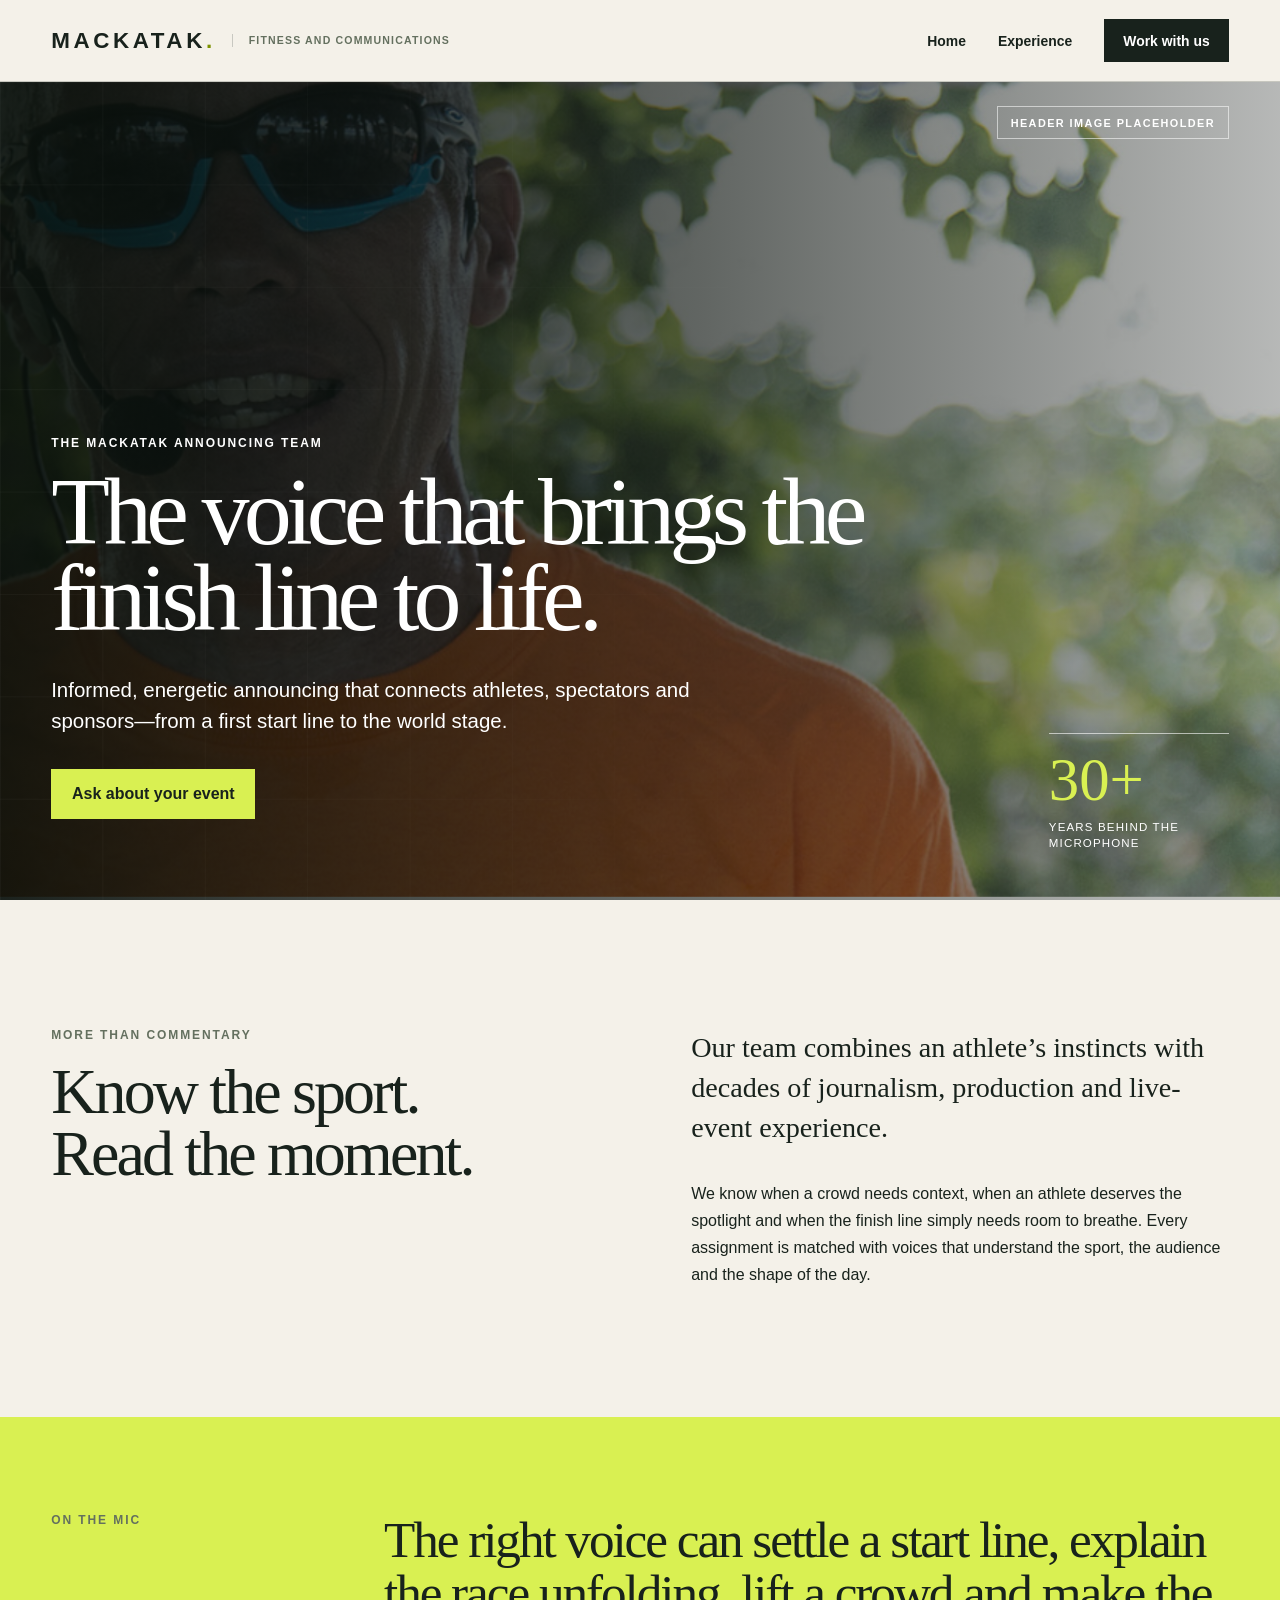
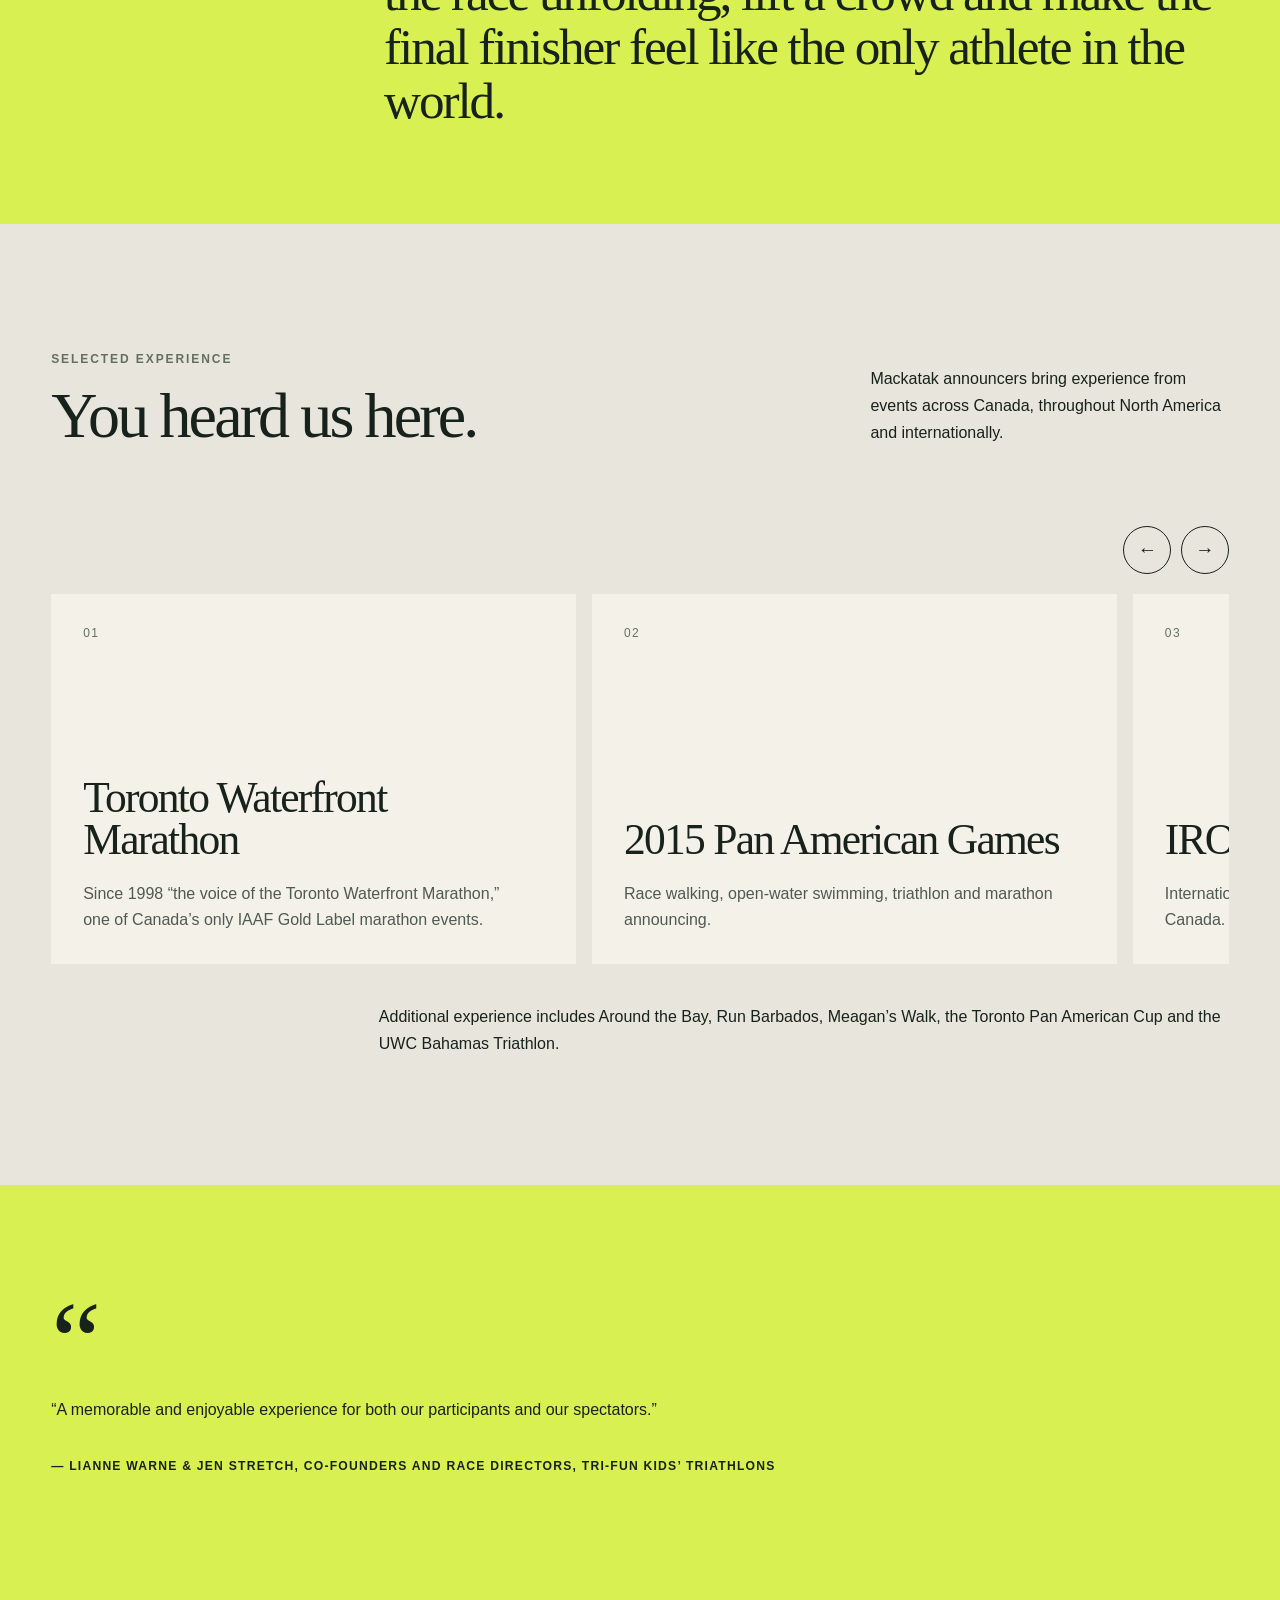
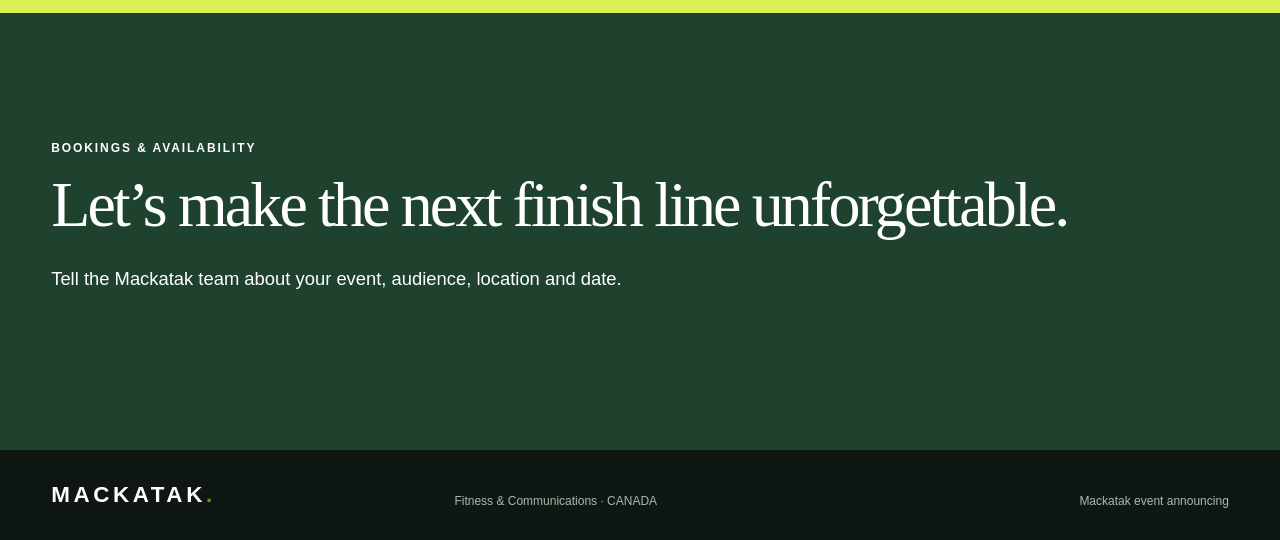
==== announcing.html @ dbcfe9da "Add Mackatak announcing page" ====
<!doctype html>
<html lang="en">
<head>
  <meta charset="utf-8">
  <meta name="viewport" content="width=device-width, initial-scale=1">
  <title>Event Announcing | Mackatak</title>
  <meta name="description" content="A team of experienced endurance-sport announcers for races of every scale.">
  <link rel="stylesheet" href="styles.css?v=24">
  <link rel="stylesheet" href="announcing.css?v=1">
</head>
<body>
  <main>
    <header class="site-header announcing-header">
      <div class="brand-lockup"><a class="wordmark" href="index.html" aria-label="Mackatak home">MACKATAK<span>.</span></a><span class="brand-descriptor">Fitness and Communications</span></div>
      <nav class="desktop-nav" aria-label="Primary navigation"><a href="index.html">Home</a><a href="#experience">Experience</a><a class="nav-cta" href="#inquiry">Work with us</a></nav>
      <a class="mobile-contact" href="#inquiry">Work with us</a>
    </header>

    <section class="announcing-hero">
      <img src="assets/announcing-header-placeholder.png" alt="Announcer speaking into a headset microphone at an outdoor event">
      <div class="announcing-hero-shade"></div><div class="announcing-hero-grid"></div>
      <span class="hero-placeholder-label">Header image placeholder</span>
      <div class="announcing-hero-content">
        <p class="eyebrow">The Mackatak announcing team</p>
        <h1>The voice that brings the finish line to life.</h1>
        <p>Informed, energetic announcing that connects athletes, spectators and sponsors—from a first start line to the world stage.</p>
        <a class="button button-light" href="#inquiry">Ask about your event</a>
      </div>
      <div class="announcing-stat"><strong>30+</strong><span>years behind the microphone</span></div>
    </section>

    <section class="announcing-intro section" id="approach">
      <div><p class="eyebrow dark">More than commentary</p><h2>Know the sport.<br>Read the moment.</h2></div>
      <div class="announcing-intro-copy"><p class="large-copy">Our team combines an athlete’s instincts with decades of journalism, production and live-event experience.</p><p>We know when a crowd needs context, when an athlete deserves the spotlight and when the finish line simply needs room to breathe. Every assignment is matched with voices that understand the sport, the audience and the shape of the day.</p></div>
    </section>

    <section class="announcing-manifesto"><p class="eyebrow dark">On the mic</p><p>The right voice can settle a start line, explain the race unfolding, lift a crowd and make the final finisher feel like the only athlete in the world.</p></section>

    <section class="event-section section" id="experience">
      <div class="event-heading"><div><p class="eyebrow dark">Selected experience</p><h2>You heard us here.</h2></div><p>Mackatak announcers bring experience from events across Canada, throughout North America and internationally.</p></div>
      <div class="events-carousel">
        <div class="carousel-controls" aria-label="Event carousel controls"><button type="button" class="events-prev" aria-label="Show previous event">←</button><button type="button" class="events-next" aria-label="Show next event">→</button></div>
        <div class="events-track" tabindex="0">
          <article><span>01</span><div><h3>Toronto Waterfront Marathon</h3><p>Since 1998 “the voice of the Toronto Waterfront Marathon,” one of Canada’s only IAAF Gold Label marathon events.</p></div></article>
          <article><span>02</span><div><h3>2015 Pan American Games</h3><p>Race walking, open-water swimming, triathlon and marathon announcing.</p></div></article>
          <article><span>03</span><div><h3>IRONMAN</h3><p>International race experience including Lanzarote and Canada.</p></div></article>
          <article><span>04</span><div><h3>Tri-FUN Kids’ Triathlons</h3><p>Positive, athlete-first energy for young racers and their families.</p></div></article>
          <article><span>05</span><div><h3>Canada Running Series</h3><p>Clear, informed commentary for participants and spectators.</p></div></article>
          <article><span>06</span><div><h3>Subaru Triathlon Series</h3><p>Deep sport knowledge delivered with warmth and momentum.</p></div></article>
        </div>
      </div>
      <p class="event-more">Additional experience includes Around the Bay, Run Barbados, Meagan’s Walk, the Toronto Pan American Cup and the UWC Bahamas Triathlon.</p>
    </section>

    <section class="announcing-quote section"><p class="quote-mark">“</p><blockquote>“A memorable and enjoyable experience for both our participants and our spectators.”</blockquote><p>— Lianne Warne &amp; Jen Stretch, co-founders and race directors, Tri-FUN Kids’ Triathlons</p></section>

    <section class="booking-section section" id="inquiry"><p class="eyebrow">Bookings &amp; availability</p><h2>Let’s make the next finish line unforgettable.</h2><p>Tell the Mackatak team about your event, audience, location and date.</p></section>
    <footer><a class="wordmark inverse" href="index.html">MACKATAK<span>.</span></a><p>Fitness &amp; Communications · CANADA</p><p>Mackatak event announcing</p></footer>
  </main>
  <script src="announcing.js?v=1"></script>
</body>
</html>
---- styles.css ----
:root {
  --ink: #18221c;
  --paper: #f4f1e9;
  --lime: #d9f052;
  --line: rgba(24, 34, 28, 0.2);
  --service-feature-height: clamp(360px, 52svh, 520px);
}

* { box-sizing: border-box; }
html { overflow-x: clip; scroll-behavior: smooth; }
body { margin: 0; background: var(--paper); color: var(--ink); font-family: Arial, Helvetica, sans-serif; -webkit-font-smoothing: antialiased; }
a { color: inherit; text-decoration: none; }
img { display: block; max-width: 100%; }

.site-header {
  height: 82px; padding: 0 4vw; display: flex; align-items: center; justify-content: space-between;
  background: rgba(244, 241, 233, 0.94); position: sticky; top: 0; z-index: 20; backdrop-filter: blur(12px);
  border-bottom: 1px solid var(--line);
}
.wordmark { font-size: 1.4rem; font-weight: 800; letter-spacing: .16em; }
.wordmark span { color: #7d9200; }
.brand-lockup { display: flex; align-items: center; gap: 1rem; }
.brand-descriptor { padding-left: 1rem; border-left: 1px solid var(--line); color: #64705f; font-size: .66rem; font-weight: 800; line-height: 1.2; letter-spacing: .11em; text-transform: uppercase; }
.desktop-nav { display: flex; gap: 2rem; align-items: center; font-size: .87rem; font-weight: 700; }
.desktop-nav > a:not(.nav-cta):hover { text-decoration: underline; text-underline-offset: 6px; }
.nav-cta { background: var(--ink); color: white; padding: .85rem 1.2rem; }
.mobile-contact { display: none; background: var(--ink); color: white; padding: .72rem 1rem; font-size: .8rem; font-weight: 800; }

.hero { min-height: calc(100vh - 82px); min-height: calc(100svh - 82px); position: relative; color: white; display: flex; align-items: flex-end; overflow: hidden; }
.hero > img, .hero-shade { position: absolute; inset: 0; width: 100%; height: 100%; object-fit: cover; }
.hero > img { object-position: center 46%; transform: scale(1.045); transition: transform 1.8s cubic-bezier(.2,.75,.2,1); }
.is-ready .hero > img { transform: scale(1); }
.hero-shade { background: linear-gradient(90deg, rgba(10,17,13,.82) 0%, rgba(10,17,13,.48) 52%, rgba(10,17,13,.12) 100%); }
.concept-label { position: absolute; top: 1.5rem; right: 4vw; z-index: 2; font-size: .68rem; text-transform: uppercase; letter-spacing: .14em; border: 1px solid rgba(255,255,255,.42); padding: .58rem .78rem; opacity: .82; }
.hero-content { position: relative; z-index: 2; width: min(900px, 82vw); margin: 0 0 9vh 4vw; }
.eyebrow { margin: 0 0 1.2rem; text-transform: uppercase; letter-spacing: .16em; font-size: .75rem; font-weight: 800; }
.eyebrow.dark { color: #64705f; }
.hero h1 { font-family: Georgia, 'Times New Roman', serif; font-weight: 400; font-size: clamp(3.2rem, 7vw, 7.4rem); line-height: .91; letter-spacing: -.055em; max-width: 1000px; margin: 0; }
.hero-copy { max-width: 680px; font-size: clamp(1.05rem, 1.6vw, 1.35rem); line-height: 1.5; margin: 2rem 0; }
.hero-actions { display: flex; align-items: center; gap: 1.7rem; }
.button { display: inline-block; padding: 1rem 1.3rem; font-weight: 800; }
.button-light { background: var(--lime); color: var(--ink); }
.text-link { font-weight: 800; border-bottom: 1px solid currentColor; padding-bottom: .25rem; }
.text-link span { margin-left: .35rem; }
.section { padding: 8rem 4vw; }
.intro { display: grid; grid-template-columns: 1fr 1fr; gap: 8vw; align-items: start; scroll-margin-top: 82px; }
#services, #about { scroll-margin-top: 82px; }
h2 { font-family: Georgia, 'Times New Roman', serif; font-size: clamp(2.8rem, 5vw, 5.3rem); font-weight: 400; line-height: .96; letter-spacing: -.045em; margin: 0; }
.large-copy { font-family: Georgia, 'Times New Roman', serif; font-size: clamp(1.45rem, 2.2vw, 2rem); line-height: 1.42; margin: 0; }

.services { position: relative; background: #e8e5dc; }
.section-heading { position: sticky; top: 82px; z-index: 8; margin: 0 -4vw 1.5rem; padding: 1.25rem 4vw 1.4rem; background: rgba(232,229,220,.96); border-bottom: 1px solid var(--line); backdrop-filter: blur(14px); }
.section-heading h2 { max-width: 1050px; font-size: clamp(2.5rem, 4.2vw, 4.5rem); }
.service-headline-word { display: inline-block; color: #536700; transition: opacity .14s ease, transform .14s ease; }
.service-headline-word.is-changing { opacity: 0; transform: translateY(-.16em); }
.service-list { border-top: 1px solid var(--line); }
.service { min-height: 160px; display: grid; grid-template-columns: 70px 1.15fr 1.7fr 170px; gap: 2rem; align-items: center; border-bottom: 1px solid var(--line); }
.service > span { color: #64705f; font-size: .78rem; }
.service h3 { font-family: Georgia, 'Times New Roman', serif; font-size: clamp(1.65rem, 2.5vw, 2.5rem); font-weight: 400; margin: 0; }
.service p { line-height: 1.6; margin: 0; max-width: 530px; }
.service a, .service-toggle { font-size: .82rem; font-weight: 800; }
.service a span { margin-left: .35rem; }
.service-toggle { appearance: none; padding: 0; border: 0; background: none; color: inherit; font-family: inherit; text-align: left; cursor: pointer; }
.service-toggle span { display: inline-block; margin-left: .35rem; transition: transform .3s ease; }
.service-toggle[aria-expanded="true"] span { transform: rotate(180deg); }
.service-feature { display: grid; grid-template-rows: 0fr; opacity: 0; overflow: hidden; background: var(--paper); border-bottom: 0 solid var(--line); transition: grid-template-rows .48s cubic-bezier(.2,.75,.2,1), opacity .24s ease, border-width .24s ease; }
.service-feature.is-open { grid-template-rows: 1fr; opacity: 1; border-bottom-width: 1px; }
.service-feature-inner { height: var(--service-feature-height); min-height: 0; overflow: hidden; }
.service-feature-placeholder { height: 100%; display: grid; align-content: center; justify-items: center; padding: 2rem; text-align: center; background: linear-gradient(135deg, var(--paper), #dedbd1); }
.service-feature-placeholder > span { font-size: .72rem; font-weight: 800; letter-spacing: .14em; text-transform: uppercase; }
.service-feature-placeholder strong { margin: .8rem 0 .5rem; font-family: Georgia, 'Times New Roman', serif; font-size: clamp(2.5rem, 5vw, 5rem); font-weight: 400; letter-spacing: -.05em; }
.service-feature-placeholder p { margin: 0; color: #64705f; }
.service-image-placeholder { position: relative; isolation: isolate; height: 100%; display: grid; align-content: center; justify-items: center; gap: .75rem; overflow: hidden; padding: 2rem; color: white; text-align: center; }
.service-image-placeholder::before { content: ''; position: absolute; z-index: -1; inset: 1.25rem; border: 1px solid rgba(255,255,255,.38); background: linear-gradient(135deg, transparent 49.8%, rgba(255,255,255,.22) 50%, transparent 50.2%); }
.service-image-placeholder > span { font-size: .72rem; font-weight: 800; letter-spacing: .14em; text-transform: uppercase; }
.service-image-placeholder strong { font-family: Georgia, 'Times New Roman', serif; font-size: clamp(3.5rem, 8vw, 8rem); font-weight: 400; letter-spacing: -.055em; }
.service-image-placeholder p { margin: 0; font-size: .8rem; font-weight: 800; letter-spacing: .12em; text-transform: uppercase; }
.coaching-image-placeholder { background: linear-gradient(135deg, #263f31, #10251b 55%, #708500); }
.announcing-image-placeholder { background: linear-gradient(135deg, #682f21, #201b19 55%, #9b6a28); }
.journalism-image-placeholder { background: linear-gradient(135deg, #263b4b, #131d24 55%, #806c46); }
.communications-image-placeholder { background: linear-gradient(135deg, #6b5528, #1b2b22 55%, #506b32); }
.photo-carousel { position: relative; height: 100%; display: grid; grid-template-rows: minmax(0, 1fr) auto; padding: 1rem 0 1.25rem; }
.photo-viewport { min-height: 0; display: grid; overflow: hidden; background: #d9d6ce; }
.photo-slide { position: relative; grid-area: 1 / 1; margin: 0; opacity: 0; transform: translateX(4%); pointer-events: none; overflow: hidden; transition: opacity .55s ease, transform .55s ease; }
.photo-slide.is-active { opacity: 1; transform: translateX(0); pointer-events: auto; }
.photo-slide > img { width: 100%; height: 100%; object-fit: cover; }
.photo-slide figcaption { position: absolute; inset: auto 0 0; display: flex; justify-content: space-between; align-items: end; gap: 2rem; padding: 5rem 2rem 2rem; color: white; background: linear-gradient(0deg, rgba(10,17,13,.82), transparent); }
.photo-slide figcaption span { font-size: .72rem; font-weight: 800; letter-spacing: .12em; text-transform: uppercase; }
.photo-slide figcaption strong { font-family: Georgia, 'Times New Roman', serif; font-size: clamp(1.8rem, 4vw, 4rem); font-weight: 400; letter-spacing: -.04em; }
.photo-placeholder { display: grid; place-items: center; color: white; }
.photo-placeholder > div { text-align: center; }
.photo-placeholder > div span { font-size: .72rem; font-weight: 800; letter-spacing: .14em; text-transform: uppercase; }
.photo-placeholder > div strong { display: block; margin: 1rem 0 .5rem; font-family: Georgia, 'Times New Roman', serif; font-size: clamp(3.5rem, 8vw, 8rem); font-weight: 400; letter-spacing: -.055em; }
.photo-placeholder > div p { margin: 0; font-size: .8rem; font-weight: 800; letter-spacing: .12em; text-transform: uppercase; }
.triathlon-placeholder { background: linear-gradient(135deg, #294a3a 0%, #10251b 55%, #627600 100%); }
.adventure-placeholder { background: linear-gradient(135deg, #8f5d32 0%, #283c2d 50%, #101b15 100%); }
.photo-controls { display: flex; align-items: center; justify-content: flex-end; gap: 1rem; margin-top: .8rem; }
.photo-controls > p { margin: 0 .5rem 0 0; min-width: 54px; font-size: .75rem; font-weight: 800; letter-spacing: .12em; }
.photo-arrow { width: 44px; height: 44px; border: 1px solid var(--line); border-radius: 50%; background: transparent; color: var(--ink); font-size: 1.15rem; cursor: pointer; transition: background .2s ease, border-color .2s ease; }
.photo-arrow:hover { background: var(--lime); border-color: var(--lime); }
.photo-arrow:focus-visible, .photo-dots button:focus-visible { outline: 3px solid #7d9200; outline-offset: 3px; }
.photo-dots { display: flex; gap: .55rem; align-items: center; margin: 0 .4rem; }
.photo-dots button { width: 7px; height: 7px; padding: 0; border: 0; border-radius: 50%; background: rgba(24,34,28,.25); cursor: pointer; }
.photo-dots button.is-active { width: 22px; border-radius: 8px; background: var(--ink); }

.quote-section { background: var(--ink); color: white; text-align: center; overflow: hidden; }
.testimonial-label { color: var(--lime); margin-bottom: 3.5rem; }
.testimonial-viewport { display: grid; align-items: center; min-height: 310px; }
.testimonial-slide { grid-area: 1 / 1; margin: 0; opacity: 0; transform: translateX(32px); pointer-events: none; transition: opacity .45s ease, transform .45s ease; }
.testimonial-slide.is-active { opacity: 1; transform: translateX(0); pointer-events: auto; }
.testimonial-slide blockquote { font-family: Georgia, 'Times New Roman', serif; font-size: clamp(2.2rem, 4.2vw, 4.8rem); line-height: 1.05; letter-spacing: -.04em; max-width: 1120px; margin: 0 auto 2rem; }
.testimonial-slide--long blockquote { max-width: 1040px; font-size: clamp(1.2rem, 2vw, 1.8rem); line-height: 1.4; letter-spacing: -.02em; }
.testimonial-slide--long blockquote p { margin: 0 0 .9em; }
.testimonial-slide--long blockquote p:last-child { margin-bottom: 0; }
.testimonial-slide figcaption { display: flex; flex-direction: column; gap: .35rem; color: var(--lime); font-size: .8rem; text-transform: uppercase; letter-spacing: .12em; font-weight: 800; }
.testimonial-slide figcaption strong { color: white; }
.testimonial-controls { display: flex; justify-content: center; align-items: center; gap: 1.5rem; margin-top: 2.5rem; }
.testimonial-arrow { width: 44px; height: 44px; border: 1px solid rgba(255,255,255,.35); border-radius: 50%; background: transparent; color: white; font-size: 1.15rem; cursor: pointer; transition: background .2s ease, color .2s ease, border-color .2s ease; }
.testimonial-arrow:hover { background: var(--lime); border-color: var(--lime); color: var(--ink); }
.testimonial-arrow:focus-visible, .testimonial-dots button:focus-visible { outline: 3px solid var(--lime); outline-offset: 3px; }
.testimonial-dots { display: flex; align-items: center; gap: .7rem; }
.testimonial-dots button { width: 7px; height: 7px; padding: 0; border: 0; border-radius: 50%; background: rgba(255,255,255,.35); cursor: pointer; transition: width .2s ease, border-radius .2s ease, background .2s ease; }
.testimonial-dots button.is-active { width: 24px; border-radius: 10px; background: var(--lime); }

.about { display: grid; grid-template-columns: .8fr 1.6fr; gap: 8vw; align-items: center; }
.about-mark { aspect-ratio: 1; border-radius: 50%; background: var(--lime); display: grid; place-items: center; font-family: Georgia, 'Times New Roman', serif; font-size: clamp(5rem, 12vw, 11rem); letter-spacing: -.08em; }
.about-copy h2 { margin-bottom: 2rem; }
.about-copy > p:not(.eyebrow) { font-size: 1.18rem; line-height: 1.65; max-width: 700px; margin-bottom: 2rem; }
.about-facts { display: grid; grid-template-columns: repeat(3, 1fr); gap: 1.25rem; margin: 2.5rem 0; padding: 1.4rem 0; border-top: 1px solid var(--line); border-bottom: 1px solid var(--line); }
.about-facts p { margin: 0; font-size: .72rem; font-weight: 800; line-height: 1.45; letter-spacing: .08em; text-transform: uppercase; }

.contact { background: #1f422f; color: white; }
.contact h2 { max-width: 980px; }
.contact-links { margin-top: 4rem; display: flex; gap: 3rem; flex-wrap: wrap; }
.contact-links a { color: var(--lime); font-size: clamp(1.2rem, 2vw, 1.8rem); font-weight: 700; border-bottom: 1px solid currentColor; padding-bottom: .4rem; }
footer { background: #0f1712; color: white; padding: 2rem 4vw; display: grid; grid-template-columns: 1fr 1fr 1fr; align-items: end; gap: 2rem; }
footer p { margin: 0; font-size: .75rem; color: #aeb6b0; }
footer p:last-child { text-align: right; }

/* Section-specific motion: one visual language, distinct behavior for each block. */
.js [data-reveal] { visibility: hidden; }
.js [data-reveal].is-visible { visibility: visible; }

.js .hero-content > *, .js .concept-label { opacity: 0; }
.is-ready .hero-content > *, .is-ready .concept-label { opacity: 1; }
.js .hero-content > * { transform: translateY(26px); transition: opacity .75s ease, transform .9s cubic-bezier(.2,.75,.2,1); }
.is-ready .hero-content > * { transform: translateY(0); }
.hero-content > :nth-child(1) { transition-delay: .12s; }
.hero-content > :nth-child(2) { transition-delay: .2s; }
.hero-content > :nth-child(3) { transition-delay: .34s; }
.hero-content > :nth-child(4) { transition-delay: .46s; }
.concept-label { transition: opacity .8s ease .55s; }

.js [data-reveal="split"] > * { opacity: 0; transition: opacity .8s ease, transform 1s cubic-bezier(.2,.75,.2,1); }
.js [data-reveal="split"] > :first-child { transform: translateX(-52px); }
.js [data-reveal="split"] > :last-child { transform: translateX(52px); transition-delay: .12s; }
.js [data-reveal="split"].is-visible > * { opacity: 1; transform: translateX(0); }

.js [data-reveal="sequence"] .section-heading { opacity: 0; transform: translateY(42px); transition: opacity .7s ease, transform .9s cubic-bezier(.2,.75,.2,1); }
.js [data-reveal="sequence"] .service { opacity: 0; transform: translateY(24px); transition: opacity .55s ease, transform .75s cubic-bezier(.2,.75,.2,1), background .25s ease; }
.js [data-reveal="sequence"].is-visible .section-heading, .js [data-reveal="sequence"].is-visible .service { opacity: 1; transform: translateY(0); }
.js [data-reveal="sequence"].is-visible .service:nth-of-type(1) { transition-delay: .12s; }
.js [data-reveal="sequence"].is-visible .service:nth-of-type(2) { transition-delay: .21s; }
.js [data-reveal="sequence"].is-visible .service:nth-of-type(3) { transition-delay: .3s; }
.js [data-reveal="sequence"].is-visible .service:nth-of-type(4) { transition-delay: .39s; }
.js [data-reveal="sequence"].is-visible .service:nth-of-type(5) { transition-delay: .48s; }
.service:hover, .service.is-active { background: rgba(255,255,255,.28); }

.js [data-reveal="focus"] > * { opacity: 0; transform: scale(.96); transition: opacity .8s ease, transform 1s cubic-bezier(.2,.75,.2,1); }
.js [data-reveal="focus"].is-visible > * { opacity: 1; transform: scale(1); }
.js [data-reveal="focus"].is-visible > :nth-child(2) { transition-delay: .12s; }
.js [data-reveal="focus"].is-visible > :nth-child(3) { transition-delay: .24s; }

.js [data-reveal="portrait"] .about-mark { opacity: 0; transform: rotate(-9deg) scale(.72); clip-path: circle(12% at 50% 50%); transition: opacity .6s ease, transform 1.05s cubic-bezier(.2,.8,.2,1), clip-path 1.05s cubic-bezier(.2,.8,.2,1); }
.js [data-reveal="portrait"] .about-copy { opacity: 0; transform: translateX(58px); transition: opacity .75s ease .16s, transform .95s cubic-bezier(.2,.75,.2,1) .16s; }
.js [data-reveal="portrait"].is-visible .about-mark { opacity: 1; transform: rotate(0) scale(1); clip-path: circle(50% at 50% 50%); }
.js [data-reveal="portrait"].is-visible .about-copy { opacity: 1; transform: translateX(0); }

.js [data-reveal="footer"] > * { opacity: 0; transform: translateY(12px); transition: opacity .55s ease, transform .65s ease; }
.js [data-reveal="footer"].is-visible > * { opacity: 1; transform: translateY(0); }
.js [data-reveal="footer"].is-visible > :nth-child(2) { transition-delay: .08s; }
.js [data-reveal="footer"].is-visible > :nth-child(3) { transition-delay: .16s; }

@media (max-width: 860px) {
  .desktop-nav { display: none; }
  .mobile-contact { display: inline-flex; align-items: center; min-height: 44px; }
  .hero { min-height: 720px; min-height: calc(100svh - 82px); }
  .hero-content { width: 88vw; margin-bottom: 4.75rem; }
  .hero h1 { font-size: clamp(3.25rem, 13vw, 5.5rem); }
  .section { padding: 6rem 5vw; }
  .intro, .section-heading, .about { grid-template-columns: 1fr; gap: 3rem; }
  .service { grid-template-columns: 45px 1fr; padding: 2.2rem 0; min-height: 0; }
  .service p, .service a, .service-toggle { grid-column: 2; }
  .service h3 { font-size: 2rem; }
  .about-mark { width: min(68vw, 430px); }
  footer { grid-template-columns: 1fr; }
  footer p:last-child { text-align: left; }
}

@media (max-width: 520px) {
  .site-header { height: 70px; padding: 0 5vw; }
  #intro, #services, #about { scroll-margin-top: 70px; }
  .wordmark { font-size: 1.1rem; }
  .concept-label { top: 1rem; right: 5vw; font-size: .58rem; }
  .hero { min-height: 650px; min-height: calc(100svh - 70px); }
  .hero-shade { background: linear-gradient(0deg, rgba(10,17,13,.9) 0%, rgba(10,17,13,.35) 78%, rgba(10,17,13,.1) 100%); }
  .hero > img { object-position: 58% center; }
  .hero-content { width: 90vw; margin-left: 5vw; margin-bottom: 4.5rem; }
  .hero h1 { font-size: clamp(2.85rem, 13vw, 4.25rem); line-height: .94; }
  .hero-copy { font-size: 1rem; }
  .hero-actions { align-items: flex-start; flex-direction: column; gap: 1rem; }
  .section { padding: 4.75rem 5vw; }
  .intro, .section-heading, .about { gap: 2.25rem; }
  h2 { font-size: clamp(2.5rem, 12vw, 4rem); }
  .large-copy { font-size: 1.3rem; }
  .section-heading { top: 70px; margin: 0 -5vw 1.25rem; padding: .9rem 5vw 1rem; }
  .section-heading h2 { font-size: clamp(2.05rem, 9.5vw, 2.8rem); }
  .service { grid-template-columns: 34px 1fr; gap: .8rem 1rem; padding: 1.35rem 0; }
  .service p { font-size: .95rem; }
  .services { --service-feature-height: clamp(330px, 44svh, 400px); }
  .service a, .service-toggle { min-height: 44px; display: inline-flex; align-items: center; }
  .service-image-placeholder strong { font-size: clamp(3rem, 16vw, 5rem); }
  .photo-carousel { padding: .75rem 0 1rem; }
  .photo-slide figcaption { align-items: flex-start; flex-direction: column; gap: .5rem; padding: 5rem 1.25rem 1.25rem; }
  .photo-slide figcaption strong { font-size: 2rem; }
  .photo-placeholder > div strong { font-size: clamp(3rem, 16vw, 5rem); }
  .photo-controls { justify-content: center; gap: .75rem; }
  .photo-arrow { width: 44px; height: 44px; }
  .testimonial-label { margin-bottom: 2rem; }
  .testimonial-viewport { min-height: 370px; }
  .testimonial-slide blockquote { font-size: clamp(2rem, 9.5vw, 3rem); line-height: 1.08; }
  .testimonial-slide--long blockquote { font-size: 1rem; line-height: 1.45; letter-spacing: -.01em; }
  .testimonial-controls { gap: 1rem; margin-top: 1.5rem; }
  .about-facts { grid-template-columns: 1fr; gap: .8rem; }
  .about-mark { width: min(62vw, 260px); }
  footer { padding: 2.5rem 5vw; gap: 1rem; }
  .js [data-reveal="split"] > :first-child, .js [data-reveal="split"] > :last-child { transform: translateY(28px); }
  .js [data-reveal="portrait"] .about-copy { transform: translateY(34px); }
}

@media (max-width: 680px) {
  .brand-descriptor { display: none; }
}

@media (prefers-reduced-motion: reduce) {
  html { scroll-behavior: auto; }
  *, *::before, *::after { animation-duration: .01ms !important; animation-iteration-count: 1 !important; scroll-behavior: auto !important; transition-duration: .01ms !important; }
  .js [data-reveal], .js [data-reveal] * { visibility: visible; opacity: 1; transform: none; clip-path: none; }
}
---- announcing.css ----
.announcing-header { background: rgba(244,241,233,.97); }
.announcing-hero { min-height: calc(100svh - 82px); position: relative; display: flex; align-items: flex-end; overflow: hidden; color: white; background: #0f1712; }
.announcing-hero > img, .announcing-hero-shade, .announcing-hero-grid { position: absolute; inset: 0; width: 100%; height: 100%; }
.announcing-hero > img { object-fit: cover; object-position: 33% center; filter: saturate(.82) contrast(1.04); }
.announcing-hero-shade { background: linear-gradient(90deg,rgba(8,15,10,.92),rgba(8,15,10,.6) 55%,rgba(8,15,10,.22)); }
.announcing-hero-grid { opacity: .18; background-image: linear-gradient(rgba(255,255,255,.18) 1px,transparent 1px),linear-gradient(90deg,rgba(255,255,255,.18) 1px,transparent 1px); background-size: 8vw 8vw; mask-image: linear-gradient(90deg,#000,transparent 72%); }
.hero-placeholder-label { position: absolute; z-index: 3; top: 1.5rem; right: 4vw; padding: .6rem .8rem; border: 1px solid rgba(255,255,255,.55); font-size: .68rem; font-weight: 800; letter-spacing: .13em; text-transform: uppercase; }
.announcing-hero-content { position: relative; z-index: 2; width: min(980px,78vw); margin: 0 0 9vh 4vw; }
.announcing-hero h1 { font-family: Georgia,'Times New Roman',serif; font-weight: 400; font-size: clamp(3.5rem,7.5vw,8rem); line-height: .9; letter-spacing: -.06em; max-width: 1050px; margin: 0; }
.announcing-hero-content > p:not(.eyebrow) { max-width: 680px; font-size: clamp(1.08rem,1.6vw,1.35rem); line-height: 1.55; margin: 2rem 0; }
.announcing-stat { position: absolute; z-index: 2; right: 4vw; bottom: 3rem; width: 180px; border-top: 1px solid rgba(255,255,255,.6); padding-top: 1rem; }
.announcing-stat strong { display: block; color: var(--lime); font-family: Georgia,serif; font-size: 3.8rem; line-height: 1; font-weight: 400; }
.announcing-stat span { display: block; margin-top: .5rem; font-size: .72rem; line-height: 1.45; text-transform: uppercase; letter-spacing: .1em; }
.announcing-intro { display: grid; grid-template-columns: 1fr 1fr; gap: 8vw; align-items: start; }
.announcing-intro-copy > p:last-child { line-height: 1.7; margin: 2rem 0 0; max-width: 650px; }
.announcing-manifesto { background: var(--lime); padding: 6rem 4vw; display: grid; grid-template-columns: 1fr 3fr; gap: 4vw; }
.announcing-manifesto > p:last-child { font-family: Georgia,serif; font-size: clamp(2rem,4vw,4.4rem); line-height: 1.05; letter-spacing: -.04em; max-width: 1100px; margin: 0; }
.event-section { background: #e8e5dc; scroll-margin-top: 82px; }
.event-heading { display: grid; grid-template-columns: 2fr 1fr; gap: 8vw; align-items: end; margin-bottom: 5rem; }
.event-heading > p { line-height: 1.7; margin: 0; }
.carousel-controls { display: flex; justify-content: flex-end; gap: .6rem; margin-bottom: 1.25rem; }
.carousel-controls button { width: 48px; height: 48px; border: 1px solid var(--ink); border-radius: 50%; background: transparent; color: var(--ink); font-size: 1.2rem; cursor: pointer; }
.carousel-controls button:hover { background: var(--ink); color: white; }
.events-track { display: flex; gap: 1rem; overflow-x: auto; scroll-snap-type: x mandatory; scrollbar-width: none; padding-bottom: .5rem; }
.events-track::-webkit-scrollbar { display: none; }
.events-track article { flex: 0 0 min(41vw,560px); min-height: 370px; scroll-snap-align: start; background: var(--paper); padding: 2rem; display: flex; flex-direction: column; }
.events-track article > span { color: #64705f; font-size: .75rem; letter-spacing: .12em; }
.events-track article > div { margin-top: auto; }
.events-track h3 { font-family: Georgia,serif; font-weight: 400; font-size: clamp(2.2rem,3.4vw,4rem); line-height: .98; letter-spacing: -.04em; margin: 0 0 1.25rem; }
.events-track p { line-height: 1.6; margin: 0; color: #4e5a52; max-width: 430px; }
.event-more { max-width: 850px; line-height: 1.65; margin: 2rem 0 0 auto; }
.announcing-quote { background: var(--lime); color: var(--ink); text-align: left; }
.announcing-quote .quote-mark { font-family: Georgia,serif; font-size: 7rem; line-height: .5; margin: 0 0 2rem; }
.announcing-quote blockquote { margin: 0 0 2.5rem; max-width: 1200px; }
.announcing-quote > p:last-child { font-size: .76rem; text-transform: uppercase; letter-spacing: .1em; font-weight: 800; }
.booking-section { background: #1f422f; color: white; }
.booking-section h2 { max-width: 1050px; }
.booking-section > p:not(.eyebrow) { margin: 2rem 0; font-size: 1.15rem; }
@media (max-width:860px) {
  .announcing-hero { min-height: 760px; }
  .announcing-hero-content { width: 88vw; margin: 0 0 5rem 5vw; }
  .announcing-hero h1 { font-size: clamp(3.4rem,12vw,6rem); }
  .announcing-stat { display: none; }
  .announcing-intro,.event-heading,.announcing-manifesto { grid-template-columns: 1fr; gap: 3rem; }
  .announcing-manifesto { padding: 5rem 5vw; }
  .events-track article { flex-basis: min(74vw,520px); }
}
@media (max-width:520px) {
  .announcing-hero { min-height: 720px; }
  .announcing-hero-shade { background: linear-gradient(0deg,rgba(8,15,10,.96),rgba(8,15,10,.48) 78%,rgba(8,15,10,.2)); }
  .announcing-hero > img { object-position: 33% center; }
  .announcing-hero-content { margin-bottom: 3.5rem; }
  .announcing-hero h1 { font-size: clamp(3.25rem,15vw,5rem); }
  .carousel-controls { display: none; }
  .events-track { margin-right: -5vw; padding-right: 5vw; }
  .events-track article { flex-basis: 84vw; min-height: 340px; }
}
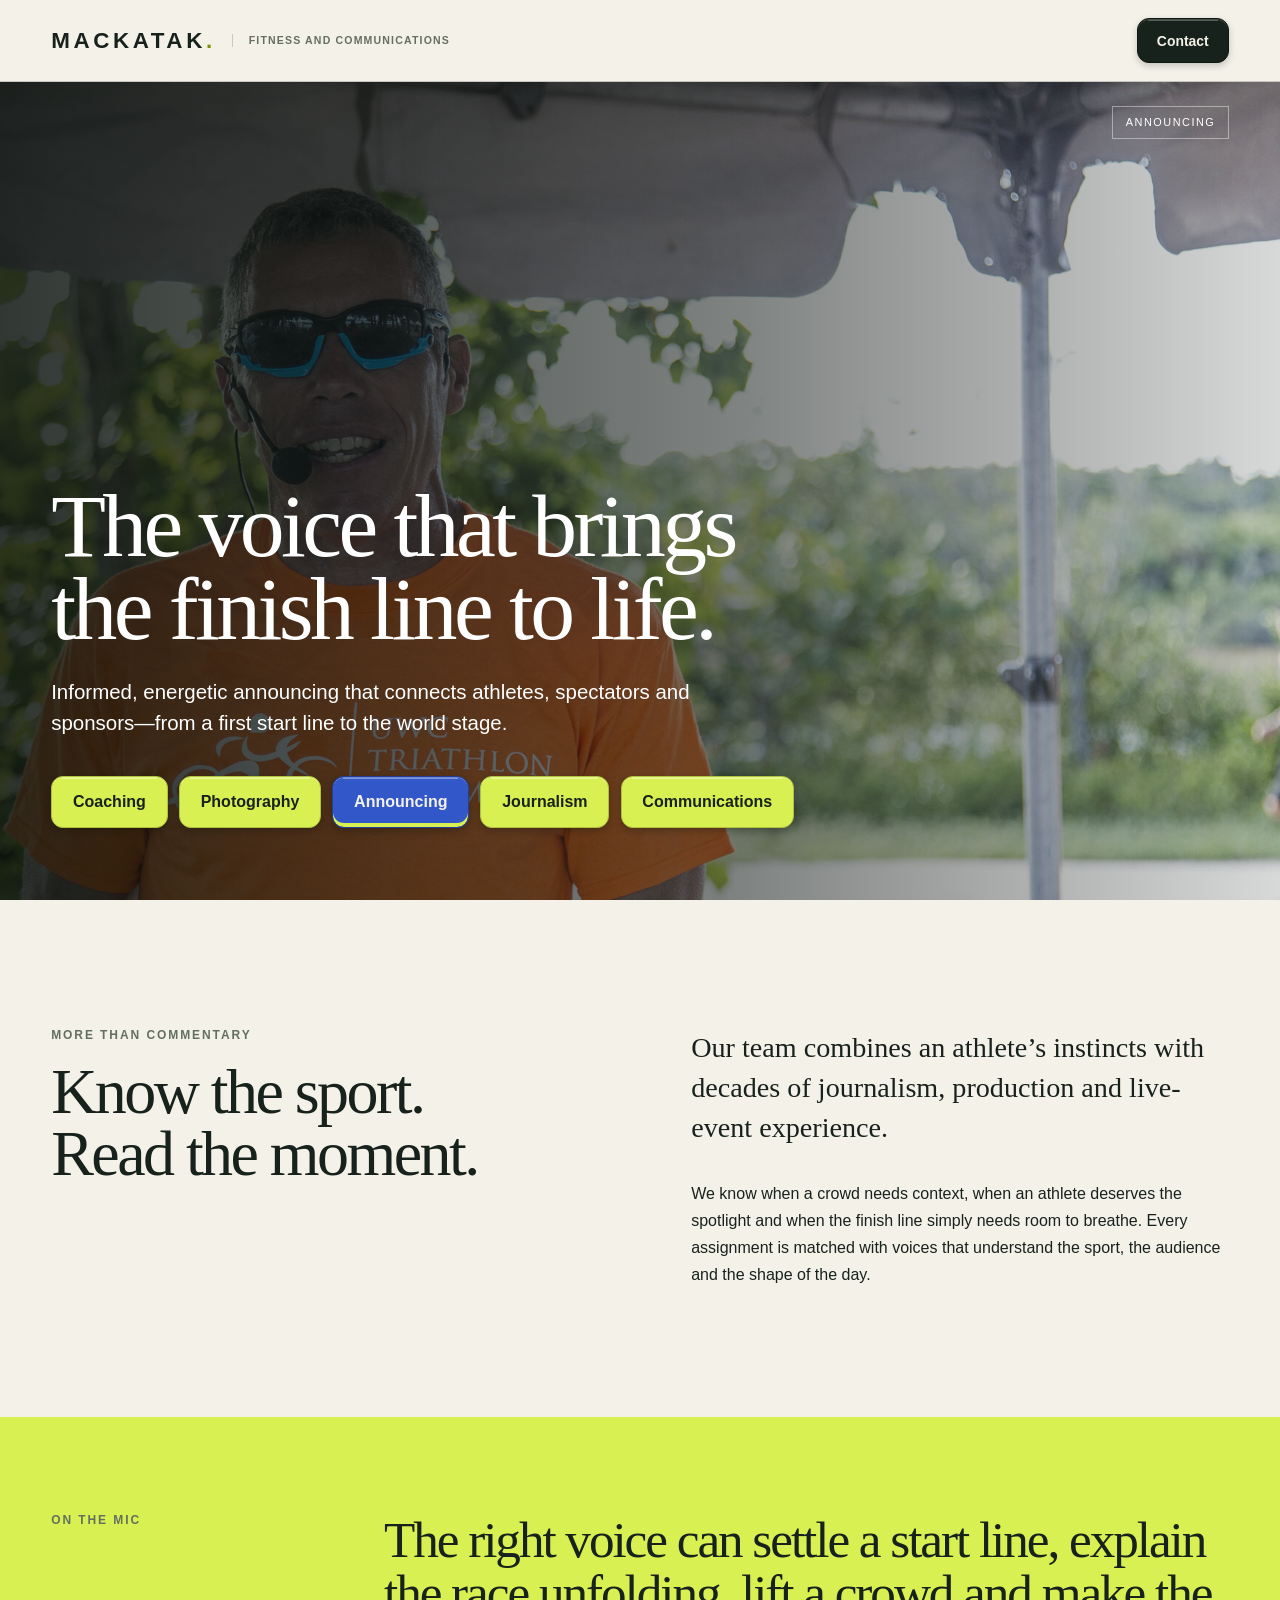
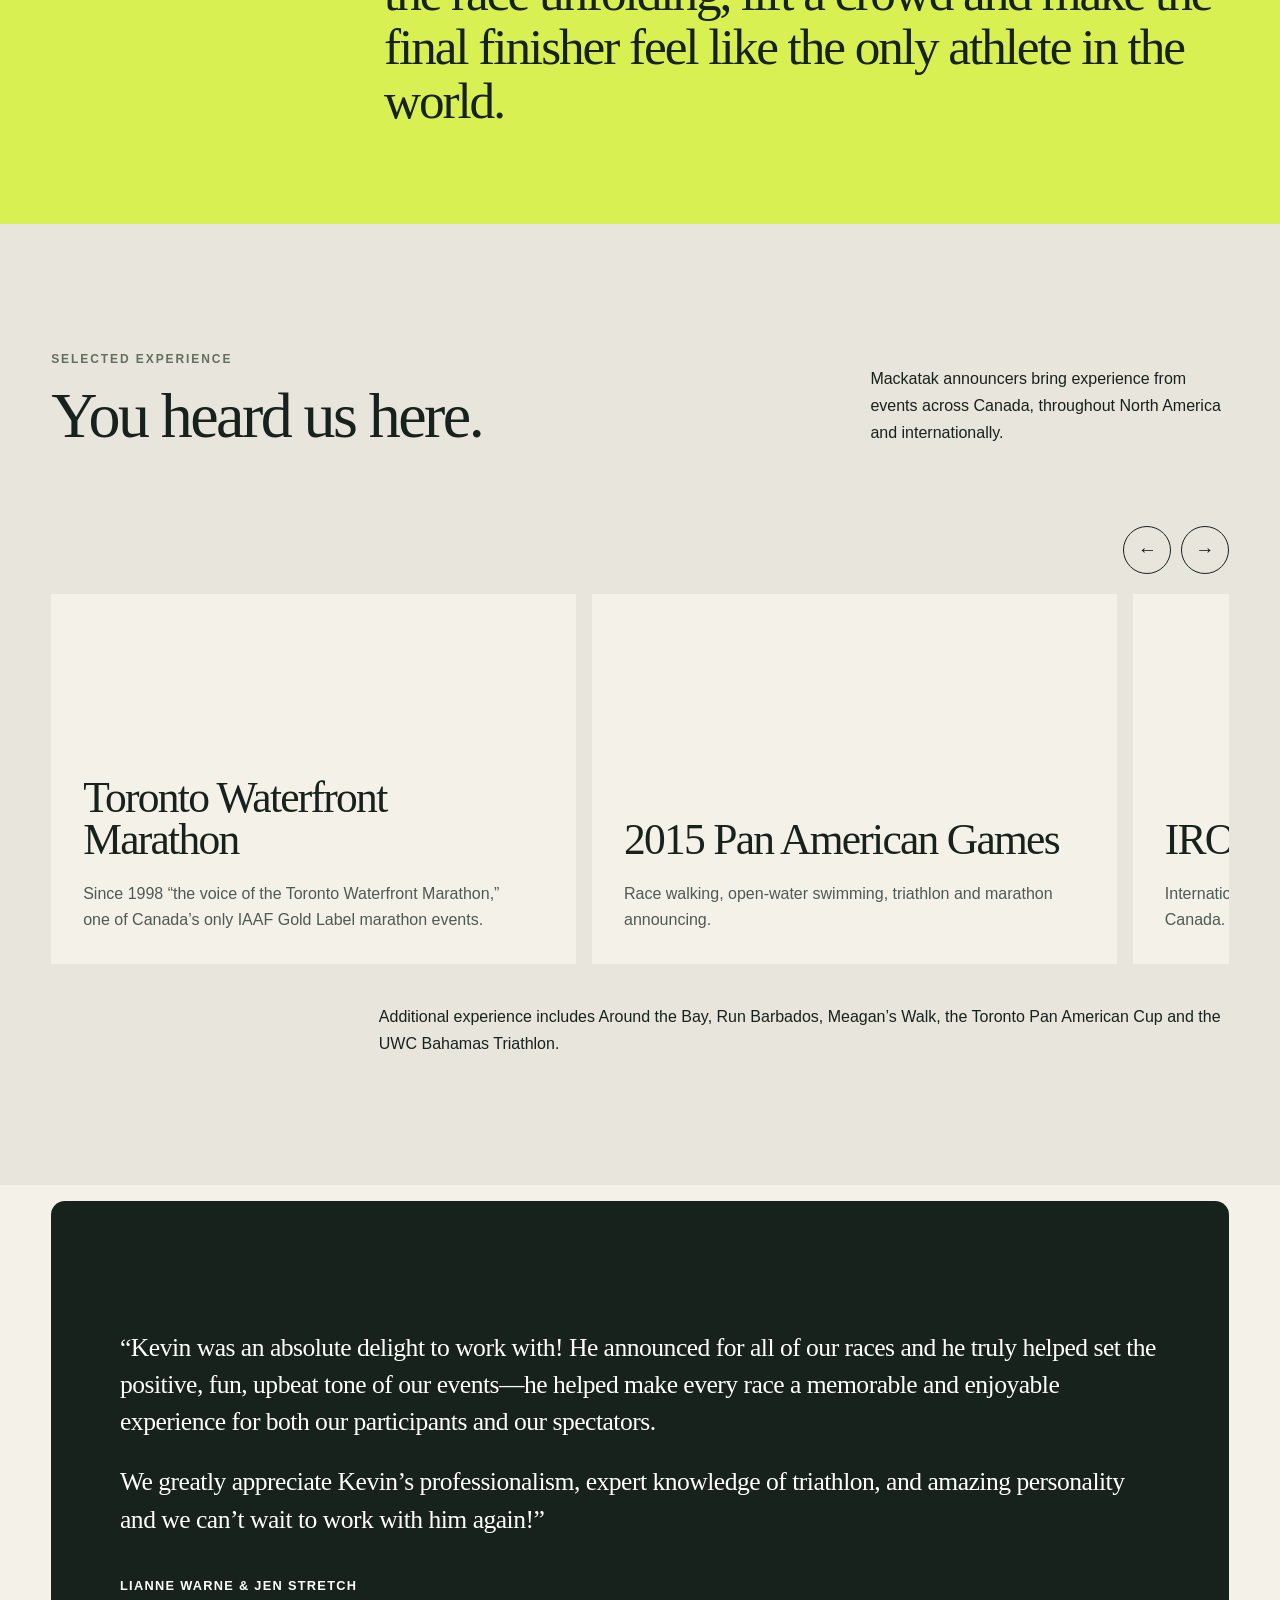
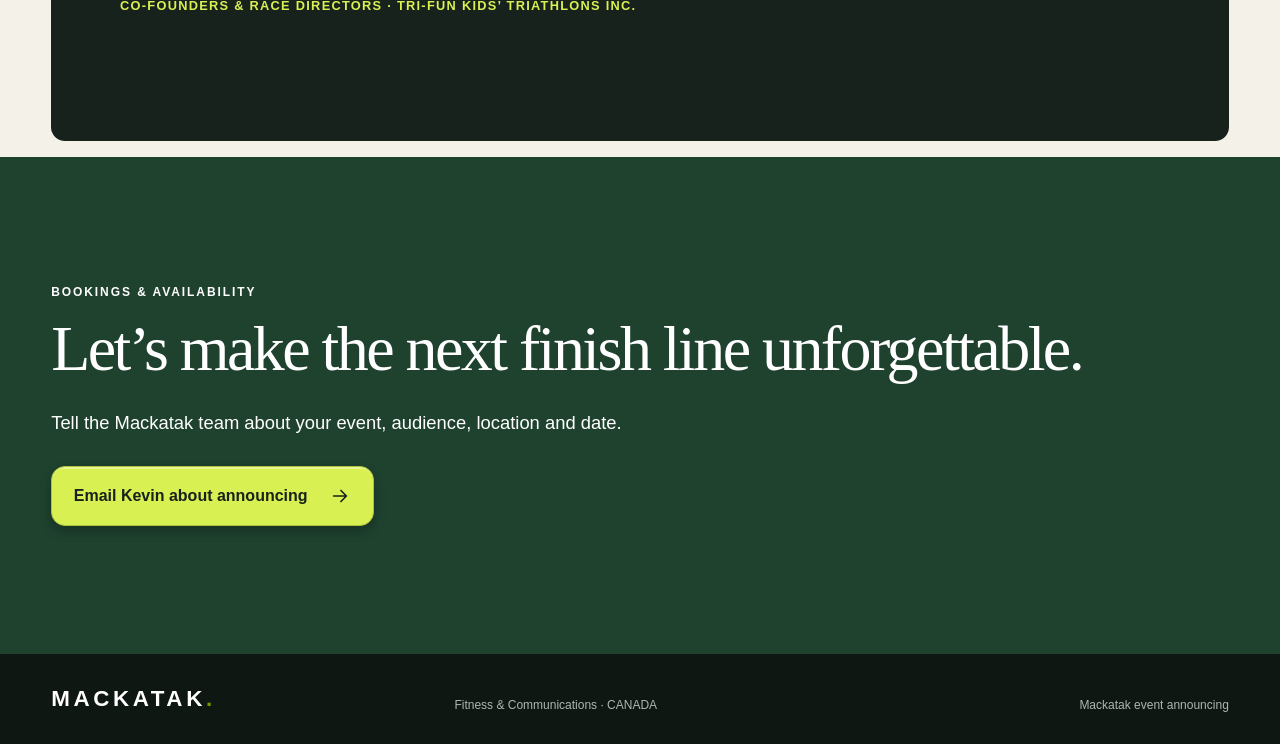
==== commit 8c70dd7f: "feat: unify service page experience" ====
--- a/announcing.html
+++ b/announcing.html
@@ -5,58 +5,70 @@
   <meta name="viewport" content="width=device-width, initial-scale=1">
   <title>Event Announcing | Mackatak</title>
   <meta name="description" content="A team of experienced endurance-sport announcers for races of every scale.">
-  <link rel="stylesheet" href="styles.css?v=24">
-  <link rel="stylesheet" href="announcing.css?v=1">
+  <script>document.documentElement.classList.add('js')</script>
+  <link rel="stylesheet" href="styles.css?v=30">
+  <link rel="stylesheet" href="service-pages.css?v=4">
+  <link rel="stylesheet" href="announcing.css?v=4">
 </head>
 <body>
   <main>
-    <header class="site-header announcing-header">
+    <header class="site-header">
       <div class="brand-lockup"><a class="wordmark" href="index.html" aria-label="Mackatak home">MACKATAK<span>.</span></a><span class="brand-descriptor">Fitness and Communications</span></div>
-      <nav class="desktop-nav" aria-label="Primary navigation"><a href="index.html">Home</a><a href="#experience">Experience</a><a class="nav-cta" href="#inquiry">Work with us</a></nav>
-      <a class="mobile-contact" href="#inquiry">Work with us</a>
+      <nav class="desktop-nav" aria-label="Primary navigation"><a class="nav-cta" href="mailto:kevin@mackatak.net?subject=Announcing%20inquiry">Contact</a></nav>
+      <a class="mobile-contact" href="mailto:kevin@mackatak.net?subject=Announcing%20inquiry">Contact</a>
     </header>
 
-    <section class="announcing-hero">
-      <img src="assets/announcing-header-placeholder.png" alt="Announcer speaking into a headset microphone at an outdoor event">
-      <div class="announcing-hero-shade"></div><div class="announcing-hero-grid"></div>
-      <span class="hero-placeholder-label">Header image placeholder</span>
-      <div class="announcing-hero-content">
-        <p class="eyebrow">The Mackatak announcing team</p>
+    <section class="hero service-hero service-hero--announcing" id="top">
+      <img src="assets/service-announcing.jpg" alt="Kevin Mackinnon announcing at the UWC Triathlon Bahamas">
+      <div class="hero-shade"></div><div class="concept-label">Announcing</div>
+      <div class="hero-content">
         <h1>The voice that brings the finish line to life.</h1>
-        <p>Informed, energetic announcing that connects athletes, spectators and sponsors—from a first start line to the world stage.</p>
-        <a class="button button-light" href="#inquiry">Ask about your event</a>
+        <p class="hero-copy">Informed, energetic announcing that connects athletes, spectators and sponsors—from a first start line to the world stage.</p>
+        <nav class="hero-service-links" aria-label="Mackatak services">
+          <a class="button button-light" href="coaching.html">Coaching</a>
+          <a class="button button-light" href="photography.html">Photography</a>
+          <a class="button button-light" href="announcing.html" aria-current="page">Announcing</a>
+          <a class="button button-light" href="journalism.html">Journalism</a>
+          <a class="button button-light" href="communications.html">Communications</a>
+        </nav>
       </div>
-      <div class="announcing-stat"><strong>30+</strong><span>years behind the microphone</span></div>
     </section>
 
-    <section class="announcing-intro section" id="approach">
+    <section class="announcing-intro section" id="approach" data-reveal="split">
       <div><p class="eyebrow dark">More than commentary</p><h2>Know the sport.<br>Read the moment.</h2></div>
       <div class="announcing-intro-copy"><p class="large-copy">Our team combines an athlete’s instincts with decades of journalism, production and live-event experience.</p><p>We know when a crowd needs context, when an athlete deserves the spotlight and when the finish line simply needs room to breathe. Every assignment is matched with voices that understand the sport, the audience and the shape of the day.</p></div>
     </section>
 
-    <section class="announcing-manifesto"><p class="eyebrow dark">On the mic</p><p>The right voice can settle a start line, explain the race unfolding, lift a crowd and make the final finisher feel like the only athlete in the world.</p></section>
+    <section class="announcing-manifesto" data-reveal="focus"><p class="eyebrow dark">On the mic</p><p>The right voice can settle a start line, explain the race unfolding, lift a crowd and make the final finisher feel like the only athlete in the world.</p></section>
 
-    <section class="event-section section" id="experience">
+    <section class="event-section section" id="experience" data-reveal="sequence">
       <div class="event-heading"><div><p class="eyebrow dark">Selected experience</p><h2>You heard us here.</h2></div><p>Mackatak announcers bring experience from events across Canada, throughout North America and internationally.</p></div>
       <div class="events-carousel">
         <div class="carousel-controls" aria-label="Event carousel controls"><button type="button" class="events-prev" aria-label="Show previous event">←</button><button type="button" class="events-next" aria-label="Show next event">→</button></div>
         <div class="events-track" tabindex="0">
-          <article><span>01</span><div><h3>Toronto Waterfront Marathon</h3><p>Since 1998 “the voice of the Toronto Waterfront Marathon,” one of Canada’s only IAAF Gold Label marathon events.</p></div></article>
-          <article><span>02</span><div><h3>2015 Pan American Games</h3><p>Race walking, open-water swimming, triathlon and marathon announcing.</p></div></article>
-          <article><span>03</span><div><h3>IRONMAN</h3><p>International race experience including Lanzarote and Canada.</p></div></article>
-          <article><span>04</span><div><h3>Tri-FUN Kids’ Triathlons</h3><p>Positive, athlete-first energy for young racers and their families.</p></div></article>
-          <article><span>05</span><div><h3>Canada Running Series</h3><p>Clear, informed commentary for participants and spectators.</p></div></article>
-          <article><span>06</span><div><h3>Subaru Triathlon Series</h3><p>Deep sport knowledge delivered with warmth and momentum.</p></div></article>
+          <article><h3>Toronto Waterfront Marathon</h3><p>Since 1998 “the voice of the Toronto Waterfront Marathon,” one of Canada’s only IAAF Gold Label marathon events.</p></article>
+          <article><h3>2015 Pan American Games</h3><p>Race walking, open-water swimming, triathlon and marathon announcing.</p></article>
+          <article><h3>IRONMAN</h3><p>International race experience including Lanzarote and Canada.</p></article>
+          <article><h3>Tri-FUN Kids’ Triathlons</h3><p>Positive, athlete-first energy for young racers and their families.</p></article>
+          <article><h3>Canada Running Series</h3><p>Clear, informed commentary for participants and spectators.</p></article>
+          <article><h3>Subaru Triathlon Series</h3><p>Deep sport knowledge delivered with warmth and momentum.</p></article>
         </div>
       </div>
       <p class="event-more">Additional experience includes Around the Bay, Run Barbados, Meagan’s Walk, the Toronto Pan American Cup and the UWC Bahamas Triathlon.</p>
     </section>
 
-    <section class="announcing-quote section"><p class="quote-mark">“</p><blockquote>“A memorable and enjoyable experience for both our participants and our spectators.”</blockquote><p>— Lianne Warne &amp; Jen Stretch, co-founders and race directors, Tri-FUN Kids’ Triathlons</p></section>
+    <figure class="service-testimonial section" data-reveal="focus">
+      <blockquote>
+        <p>“Kevin was an absolute delight to work with! He announced for all of our races and he truly helped set the positive, fun, upbeat tone of our events—he helped make every race a memorable and enjoyable experience for both our participants and our spectators.</p>
+        <p>We greatly appreciate Kevin’s professionalism, expert knowledge of triathlon, and amazing personality and we can’t wait to work with him again!”</p>
+      </blockquote>
+      <figcaption><strong>Lianne Warne &amp; Jen Stretch</strong><span>Co-founders &amp; Race Directors · Tri-FUN Kids’ Triathlons Inc.</span></figcaption>
+    </figure>
 
-    <section class="booking-section section" id="inquiry"><p class="eyebrow">Bookings &amp; availability</p><h2>Let’s make the next finish line unforgettable.</h2><p>Tell the Mackatak team about your event, audience, location and date.</p></section>
-    <footer><a class="wordmark inverse" href="index.html">MACKATAK<span>.</span></a><p>Fitness &amp; Communications · CANADA</p><p>Mackatak event announcing</p></footer>
+    <section class="booking-section section" id="inquiry" data-reveal="split"><p class="eyebrow">Bookings &amp; availability</p><h2>Let’s make the next finish line unforgettable.</h2><p>Tell the Mackatak team about your event, audience, location and date.</p><a class="button button-light button-primary" href="mailto:kevin@mackatak.net?subject=Announcing%20inquiry"><span>Email Kevin about announcing</span><svg viewBox="0 0 24 24" aria-hidden="true" focusable="false"><path d="M5 12h14M13 6l6 6-6 6"/></svg></a></section>
+    <footer data-reveal="footer"><a class="wordmark inverse" href="index.html">MACKATAK<span>.</span></a><p>Fitness &amp; Communications · CANADA</p><p>Mackatak event announcing</p></footer>
   </main>
+  <script src="carousel.js?v=13"></script>
   <script src="announcing.js?v=1"></script>
 </body>
 </html>
--- a/styles.css
+++ b/styles.css
@@ -2,19 +2,32 @@
   --ink: #18221c;
   --paper: #f4f1e9;
   --lime: #d9f052;
+  --selection: #3157c8;
+  --selection-edge: #243f99;
+  --lime-edge: #afc23e;
   --line: rgba(24, 34, 28, 0.2);
-  --service-feature-height: clamp(360px, 52svh, 520px);
+  --control-radius: 12px;
 }
 
 * { box-sizing: border-box; }
 html { overflow-x: clip; scroll-behavior: smooth; }
 body { margin: 0; background: var(--paper); color: var(--ink); font-family: Arial, Helvetica, sans-serif; -webkit-font-smoothing: antialiased; }
 a { color: inherit; text-decoration: none; }
+button { font: inherit; }
 img { display: block; max-width: 100%; }
+a:focus-visible, button:focus-visible { outline: 3px solid #627600; outline-offset: 3px; }
 
 .site-header {
-  height: 82px; padding: 0 4vw; display: flex; align-items: center; justify-content: space-between;
-  background: rgba(244, 241, 233, 0.94); position: sticky; top: 0; z-index: 20; backdrop-filter: blur(12px);
+  height: 82px;
+  padding: 0 4vw;
+  display: flex;
+  align-items: center;
+  justify-content: space-between;
+  background: rgba(244, 241, 233, 0.94);
+  position: sticky;
+  top: 0;
+  z-index: 20;
+  backdrop-filter: blur(12px);
   border-bottom: 1px solid var(--line);
 }
 .wordmark { font-size: 1.4rem; font-weight: 800; letter-spacing: .16em; }
@@ -23,214 +36,146 @@
 .brand-descriptor { padding-left: 1rem; border-left: 1px solid var(--line); color: #64705f; font-size: .66rem; font-weight: 800; line-height: 1.2; letter-spacing: .11em; text-transform: uppercase; }
 .desktop-nav { display: flex; gap: 2rem; align-items: center; font-size: .87rem; font-weight: 700; }
 .desktop-nav > a:not(.nav-cta):hover { text-decoration: underline; text-underline-offset: 6px; }
-.nav-cta { background: var(--ink); color: white; padding: .85rem 1.2rem; }
-.mobile-contact { display: none; background: var(--ink); color: white; padding: .72rem 1rem; font-size: .8rem; font-weight: 800; }
+.nav-cta, .mobile-contact { position: relative; overflow: hidden; border: 1px solid #0f1712; border-radius: var(--control-radius); background: var(--ink); box-shadow: inset 0 1px rgba(244,241,233,.22), 0 3px 7px rgba(5,12,8,.2); color: var(--paper); font-weight: 600; transition: background-color .2s ease, border-color .2s ease, box-shadow .2s ease, color .2s ease, transform .2s ease; }
+.nav-cta { padding: .85rem 1.2rem; }
+.mobile-contact { display: none; padding: .72rem 1rem; font-size: .8rem; }
+.nav-cta::before, .mobile-contact::before { content: ''; position: absolute; inset: 1px 10px auto; height: 1px; background: rgba(244,241,233,.28); pointer-events: none; }
+.nav-cta:hover, .mobile-contact:hover { border-color: var(--selection-edge); background: var(--selection); box-shadow: inset 0 1px rgba(244,241,233,.3), 0 5px 10px rgba(5,12,8,.25); transform: translateY(-2px); }
+.nav-cta:active, .mobile-contact:active { box-shadow: inset 0 1px rgba(244,241,233,.24), 0 1px 3px rgba(5,12,8,.24); transform: translateY(1px); }
 
 .hero { min-height: calc(100vh - 82px); min-height: calc(100svh - 82px); position: relative; color: white; display: flex; align-items: flex-end; overflow: hidden; }
 .hero > img, .hero-shade { position: absolute; inset: 0; width: 100%; height: 100%; object-fit: cover; }
 .hero > img { object-position: center 46%; transform: scale(1.045); transition: transform 1.8s cubic-bezier(.2,.75,.2,1); }
 .is-ready .hero > img { transform: scale(1); }
-.hero-shade { background: linear-gradient(90deg, rgba(10,17,13,.82) 0%, rgba(10,17,13,.48) 52%, rgba(10,17,13,.12) 100%); }
+.hero-shade { background: linear-gradient(90deg, rgba(10,17,13,.84) 0%, rgba(10,17,13,.52) 58%, rgba(10,17,13,.16) 100%); }
 .concept-label { position: absolute; top: 1.5rem; right: 4vw; z-index: 2; font-size: .68rem; text-transform: uppercase; letter-spacing: .14em; border: 1px solid rgba(255,255,255,.42); padding: .58rem .78rem; opacity: .82; }
-.hero-content { position: relative; z-index: 2; width: min(900px, 82vw); margin: 0 0 9vh 4vw; }
+.hero-content { position: relative; z-index: 2; width: min(1180px, 92vw); margin: 0 4vw 8vh; }
+.hero h1 { font-family: Georgia, 'Times New Roman', serif; font-weight: 400; font-size: clamp(3.2rem, 7vw, 6rem); line-height: .92; letter-spacing: -.04em; max-width: 980px; margin: 0; text-wrap: balance; }
+.hero-copy { max-width: 680px; margin: 1.6rem 0 0; font-size: clamp(1.05rem, 1.6vw, 1.35rem); line-height: 1.55; }
+.hero-service-links { display: grid; grid-template-columns: repeat(5, max-content); gap: .7rem; margin-top: 2.3rem; }
+.button { position: relative; display: inline-flex; min-height: 52px; align-items: center; justify-content: center; overflow: hidden; border: 1px solid transparent; border-radius: var(--control-radius); padding: 1rem 1.3rem; font-weight: 600; transition: background-color .2s ease, border-color .2s ease, box-shadow .2s ease, color .2s ease, transform .2s ease; }
+.button::before { content: ''; position: absolute; inset: 1px 10px auto; height: 1px; background: rgba(255,255,255,.38); pointer-events: none; }
+.button-light { border-color: var(--lime-edge); background: var(--lime); box-shadow: inset 0 1px rgba(255,255,255,.34), 0 3px 7px rgba(5,12,8,.24); color: var(--ink); }
+.button-light:hover { border-color: var(--selection-edge); background: var(--selection); box-shadow: inset 0 1px rgba(244,241,233,.3), 0 5px 10px rgba(5,12,8,.3); color: var(--paper); transform: translateY(-2px); }
+.button-light:active { box-shadow: inset 0 1px rgba(244,241,233,.24), 0 1px 3px rgba(5,12,8,.28); transform: translateY(1px); }
+.button:focus-visible { outline-color: var(--paper); }
+.button[aria-disabled="true"] { opacity: .5; pointer-events: none; box-shadow: none; }
+.hero-service-links .button[aria-current="page"] { border-color: var(--selection-edge); background: var(--selection); box-shadow: inset 0 1px rgba(244,241,233,.3), inset 0 -4px var(--lime), 0 3px 8px rgba(5,12,8,.28); color: var(--paper); }
+.hero-service-links .button[aria-current="page"]:hover { box-shadow: inset 0 1px rgba(244,241,233,.3), inset 0 -4px var(--lime), 0 5px 10px rgba(5,12,8,.3); }
+.hero-service-links .button[aria-current="page"]:active { box-shadow: inset 0 1px rgba(244,241,233,.24), inset 0 -4px var(--lime), 0 1px 3px rgba(5,12,8,.28); }
+.button-primary { min-height: 60px; gap: 1.35rem; border-radius: 14px; padding: 1rem 1.35rem; box-shadow: inset 0 1px rgba(255,255,255,.38), 0 5px 12px rgba(5,12,8,.3); }
+.button-primary:hover { box-shadow: inset 0 1px rgba(244,241,233,.3), 0 7px 16px rgba(5,12,8,.34); }
+.button-primary:active { box-shadow: inset 0 1px rgba(244,241,233,.24), 0 2px 5px rgba(5,12,8,.3); }
+.button-primary svg { width: 22px; height: 22px; fill: none; stroke: currentColor; stroke-linecap: round; stroke-linejoin: round; stroke-width: 1.8; transition: transform .2s ease; }
+.button-primary:hover svg { transform: translateX(3px); }
+
+.section { padding: 8rem 4vw; }
 .eyebrow { margin: 0 0 1.2rem; text-transform: uppercase; letter-spacing: .16em; font-size: .75rem; font-weight: 800; }
 .eyebrow.dark { color: #64705f; }
-.hero h1 { font-family: Georgia, 'Times New Roman', serif; font-weight: 400; font-size: clamp(3.2rem, 7vw, 7.4rem); line-height: .91; letter-spacing: -.055em; max-width: 1000px; margin: 0; }
-.hero-copy { max-width: 680px; font-size: clamp(1.05rem, 1.6vw, 1.35rem); line-height: 1.5; margin: 2rem 0; }
-.hero-actions { display: flex; align-items: center; gap: 1.7rem; }
-.button { display: inline-block; padding: 1rem 1.3rem; font-weight: 800; }
-.button-light { background: var(--lime); color: var(--ink); }
+.intro { display: grid; grid-template-columns: 1fr 1fr; gap: 8vw; align-items: start; scroll-margin-top: 82px; }
+#about { scroll-margin-top: 82px; }
+h2 { font-family: Georgia, 'Times New Roman', serif; font-size: clamp(2.8rem, 5vw, 5.3rem); font-weight: 400; line-height: .96; letter-spacing: -.04em; margin: 0; text-wrap: balance; }
+.large-copy { font-family: Georgia, 'Times New Roman', serif; font-size: clamp(1.45rem, 2.2vw, 2rem); line-height: 1.42; margin: 0; }
 .text-link { font-weight: 800; border-bottom: 1px solid currentColor; padding-bottom: .25rem; }
 .text-link span { margin-left: .35rem; }
-.section { padding: 8rem 4vw; }
-.intro { display: grid; grid-template-columns: 1fr 1fr; gap: 8vw; align-items: start; scroll-margin-top: 82px; }
-#services, #about { scroll-margin-top: 82px; }
-h2 { font-family: Georgia, 'Times New Roman', serif; font-size: clamp(2.8rem, 5vw, 5.3rem); font-weight: 400; line-height: .96; letter-spacing: -.045em; margin: 0; }
-.large-copy { font-family: Georgia, 'Times New Roman', serif; font-size: clamp(1.45rem, 2.2vw, 2rem); line-height: 1.42; margin: 0; }
 
-.services { position: relative; background: #e8e5dc; }
-.section-heading { position: sticky; top: 82px; z-index: 8; margin: 0 -4vw 1.5rem; padding: 1.25rem 4vw 1.4rem; background: rgba(232,229,220,.96); border-bottom: 1px solid var(--line); backdrop-filter: blur(14px); }
-.section-heading h2 { max-width: 1050px; font-size: clamp(2.5rem, 4.2vw, 4.5rem); }
-.service-headline-word { display: inline-block; color: #536700; transition: opacity .14s ease, transform .14s ease; }
-.service-headline-word.is-changing { opacity: 0; transform: translateY(-.16em); }
-.service-list { border-top: 1px solid var(--line); }
-.service { min-height: 160px; display: grid; grid-template-columns: 70px 1.15fr 1.7fr 170px; gap: 2rem; align-items: center; border-bottom: 1px solid var(--line); }
-.service > span { color: #64705f; font-size: .78rem; }
-.service h3 { font-family: Georgia, 'Times New Roman', serif; font-size: clamp(1.65rem, 2.5vw, 2.5rem); font-weight: 400; margin: 0; }
-.service p { line-height: 1.6; margin: 0; max-width: 530px; }
-.service a, .service-toggle { font-size: .82rem; font-weight: 800; }
-.service a span { margin-left: .35rem; }
-.service-toggle { appearance: none; padding: 0; border: 0; background: none; color: inherit; font-family: inherit; text-align: left; cursor: pointer; }
-.service-toggle span { display: inline-block; margin-left: .35rem; transition: transform .3s ease; }
-.service-toggle[aria-expanded="true"] span { transform: rotate(180deg); }
-.service-feature { display: grid; grid-template-rows: 0fr; opacity: 0; overflow: hidden; background: var(--paper); border-bottom: 0 solid var(--line); transition: grid-template-rows .48s cubic-bezier(.2,.75,.2,1), opacity .24s ease, border-width .24s ease; }
-.service-feature.is-open { grid-template-rows: 1fr; opacity: 1; border-bottom-width: 1px; }
-.service-feature-inner { height: var(--service-feature-height); min-height: 0; overflow: hidden; }
-.service-feature-placeholder { height: 100%; display: grid; align-content: center; justify-items: center; padding: 2rem; text-align: center; background: linear-gradient(135deg, var(--paper), #dedbd1); }
-.service-feature-placeholder > span { font-size: .72rem; font-weight: 800; letter-spacing: .14em; text-transform: uppercase; }
-.service-feature-placeholder strong { margin: .8rem 0 .5rem; font-family: Georgia, 'Times New Roman', serif; font-size: clamp(2.5rem, 5vw, 5rem); font-weight: 400; letter-spacing: -.05em; }
-.service-feature-placeholder p { margin: 0; color: #64705f; }
-.service-image-placeholder { position: relative; isolation: isolate; height: 100%; display: grid; align-content: center; justify-items: center; gap: .75rem; overflow: hidden; padding: 2rem; color: white; text-align: center; }
-.service-image-placeholder::before { content: ''; position: absolute; z-index: -1; inset: 1.25rem; border: 1px solid rgba(255,255,255,.38); background: linear-gradient(135deg, transparent 49.8%, rgba(255,255,255,.22) 50%, transparent 50.2%); }
-.service-image-placeholder > span { font-size: .72rem; font-weight: 800; letter-spacing: .14em; text-transform: uppercase; }
-.service-image-placeholder strong { font-family: Georgia, 'Times New Roman', serif; font-size: clamp(3.5rem, 8vw, 8rem); font-weight: 400; letter-spacing: -.055em; }
-.service-image-placeholder p { margin: 0; font-size: .8rem; font-weight: 800; letter-spacing: .12em; text-transform: uppercase; }
-.coaching-image-placeholder { background: linear-gradient(135deg, #263f31, #10251b 55%, #708500); }
-.announcing-image-placeholder { background: linear-gradient(135deg, #682f21, #201b19 55%, #9b6a28); }
-.journalism-image-placeholder { background: linear-gradient(135deg, #263b4b, #131d24 55%, #806c46); }
-.communications-image-placeholder { background: linear-gradient(135deg, #6b5528, #1b2b22 55%, #506b32); }
-.photo-carousel { position: relative; height: 100%; display: grid; grid-template-rows: minmax(0, 1fr) auto; padding: 1rem 0 1.25rem; }
-.photo-viewport { min-height: 0; display: grid; overflow: hidden; background: #d9d6ce; }
-.photo-slide { position: relative; grid-area: 1 / 1; margin: 0; opacity: 0; transform: translateX(4%); pointer-events: none; overflow: hidden; transition: opacity .55s ease, transform .55s ease; }
-.photo-slide.is-active { opacity: 1; transform: translateX(0); pointer-events: auto; }
-.photo-slide > img { width: 100%; height: 100%; object-fit: cover; }
-.photo-slide figcaption { position: absolute; inset: auto 0 0; display: flex; justify-content: space-between; align-items: end; gap: 2rem; padding: 5rem 2rem 2rem; color: white; background: linear-gradient(0deg, rgba(10,17,13,.82), transparent); }
-.photo-slide figcaption span { font-size: .72rem; font-weight: 800; letter-spacing: .12em; text-transform: uppercase; }
-.photo-slide figcaption strong { font-family: Georgia, 'Times New Roman', serif; font-size: clamp(1.8rem, 4vw, 4rem); font-weight: 400; letter-spacing: -.04em; }
-.photo-placeholder { display: grid; place-items: center; color: white; }
-.photo-placeholder > div { text-align: center; }
-.photo-placeholder > div span { font-size: .72rem; font-weight: 800; letter-spacing: .14em; text-transform: uppercase; }
-.photo-placeholder > div strong { display: block; margin: 1rem 0 .5rem; font-family: Georgia, 'Times New Roman', serif; font-size: clamp(3.5rem, 8vw, 8rem); font-weight: 400; letter-spacing: -.055em; }
-.photo-placeholder > div p { margin: 0; font-size: .8rem; font-weight: 800; letter-spacing: .12em; text-transform: uppercase; }
-.triathlon-placeholder { background: linear-gradient(135deg, #294a3a 0%, #10251b 55%, #627600 100%); }
-.adventure-placeholder { background: linear-gradient(135deg, #8f5d32 0%, #283c2d 50%, #101b15 100%); }
-.photo-controls { display: flex; align-items: center; justify-content: flex-end; gap: 1rem; margin-top: .8rem; }
-.photo-controls > p { margin: 0 .5rem 0 0; min-width: 54px; font-size: .75rem; font-weight: 800; letter-spacing: .12em; }
-.photo-arrow { width: 44px; height: 44px; border: 1px solid var(--line); border-radius: 50%; background: transparent; color: var(--ink); font-size: 1.15rem; cursor: pointer; transition: background .2s ease, border-color .2s ease; }
-.photo-arrow:hover { background: var(--lime); border-color: var(--lime); }
-.photo-arrow:focus-visible, .photo-dots button:focus-visible { outline: 3px solid #7d9200; outline-offset: 3px; }
-.photo-dots { display: flex; gap: .55rem; align-items: center; margin: 0 .4rem; }
-.photo-dots button { width: 7px; height: 7px; padding: 0; border: 0; border-radius: 50%; background: rgba(24,34,28,.25); cursor: pointer; }
-.photo-dots button.is-active { width: 22px; border-radius: 8px; background: var(--ink); }
-
-.quote-section { background: var(--ink); color: white; text-align: center; overflow: hidden; }
-.testimonial-label { color: var(--lime); margin-bottom: 3.5rem; }
-.testimonial-viewport { display: grid; align-items: center; min-height: 310px; }
-.testimonial-slide { grid-area: 1 / 1; margin: 0; opacity: 0; transform: translateX(32px); pointer-events: none; transition: opacity .45s ease, transform .45s ease; }
-.testimonial-slide.is-active { opacity: 1; transform: translateX(0); pointer-events: auto; }
-.testimonial-slide blockquote { font-family: Georgia, 'Times New Roman', serif; font-size: clamp(2.2rem, 4.2vw, 4.8rem); line-height: 1.05; letter-spacing: -.04em; max-width: 1120px; margin: 0 auto 2rem; }
-.testimonial-slide--long blockquote { max-width: 1040px; font-size: clamp(1.2rem, 2vw, 1.8rem); line-height: 1.4; letter-spacing: -.02em; }
-.testimonial-slide--long blockquote p { margin: 0 0 .9em; }
-.testimonial-slide--long blockquote p:last-child { margin-bottom: 0; }
-.testimonial-slide figcaption { display: flex; flex-direction: column; gap: .35rem; color: var(--lime); font-size: .8rem; text-transform: uppercase; letter-spacing: .12em; font-weight: 800; }
-.testimonial-slide figcaption strong { color: white; }
-.testimonial-controls { display: flex; justify-content: center; align-items: center; gap: 1.5rem; margin-top: 2.5rem; }
-.testimonial-arrow { width: 44px; height: 44px; border: 1px solid rgba(255,255,255,.35); border-radius: 50%; background: transparent; color: white; font-size: 1.15rem; cursor: pointer; transition: background .2s ease, color .2s ease, border-color .2s ease; }
-.testimonial-arrow:hover { background: var(--lime); border-color: var(--lime); color: var(--ink); }
-.testimonial-arrow:focus-visible, .testimonial-dots button:focus-visible { outline: 3px solid var(--lime); outline-offset: 3px; }
-.testimonial-dots { display: flex; align-items: center; gap: .7rem; }
-.testimonial-dots button { width: 7px; height: 7px; padding: 0; border: 0; border-radius: 50%; background: rgba(255,255,255,.35); cursor: pointer; transition: width .2s ease, border-radius .2s ease, background .2s ease; }
-.testimonial-dots button.is-active { width: 24px; border-radius: 10px; background: var(--lime); }
-
-.about { display: grid; grid-template-columns: .8fr 1.6fr; gap: 8vw; align-items: center; }
-.about-mark { aspect-ratio: 1; border-radius: 50%; background: var(--lime); display: grid; place-items: center; font-family: Georgia, 'Times New Roman', serif; font-size: clamp(5rem, 12vw, 11rem); letter-spacing: -.08em; }
+.about { display: grid; grid-template-columns: .8fr 1.6fr; gap: 8vw; align-items: center; border-top: 1px solid var(--line); }
+.about-mark { aspect-ratio: 1; border-radius: 50%; background: var(--lime); display: grid; place-items: center; font-family: Georgia, 'Times New Roman', serif; font-size: clamp(5rem, 12vw, 11rem); letter-spacing: -.04em; }
 .about-copy h2 { margin-bottom: 2rem; }
 .about-copy > p:not(.eyebrow) { font-size: 1.18rem; line-height: 1.65; max-width: 700px; margin-bottom: 2rem; }
 .about-facts { display: grid; grid-template-columns: repeat(3, 1fr); gap: 1.25rem; margin: 2.5rem 0; padding: 1.4rem 0; border-top: 1px solid var(--line); border-bottom: 1px solid var(--line); }
 .about-facts p { margin: 0; font-size: .72rem; font-weight: 800; line-height: 1.45; letter-spacing: .08em; text-transform: uppercase; }
 
-.contact { background: #1f422f; color: white; }
-.contact h2 { max-width: 980px; }
-.contact-links { margin-top: 4rem; display: flex; gap: 3rem; flex-wrap: wrap; }
-.contact-links a { color: var(--lime); font-size: clamp(1.2rem, 2vw, 1.8rem); font-weight: 700; border-bottom: 1px solid currentColor; padding-bottom: .4rem; }
 footer { background: #0f1712; color: white; padding: 2rem 4vw; display: grid; grid-template-columns: 1fr 1fr 1fr; align-items: end; gap: 2rem; }
 footer p { margin: 0; font-size: .75rem; color: #aeb6b0; }
 footer p:last-child { text-align: right; }
 
-/* Section-specific motion: one visual language, distinct behavior for each block. */
 .js [data-reveal] { visibility: hidden; }
 .js [data-reveal].is-visible { visibility: visible; }
-
 .js .hero-content > *, .js .concept-label { opacity: 0; }
 .is-ready .hero-content > *, .is-ready .concept-label { opacity: 1; }
 .js .hero-content > * { transform: translateY(26px); transition: opacity .75s ease, transform .9s cubic-bezier(.2,.75,.2,1); }
 .is-ready .hero-content > * { transform: translateY(0); }
 .hero-content > :nth-child(1) { transition-delay: .12s; }
-.hero-content > :nth-child(2) { transition-delay: .2s; }
-.hero-content > :nth-child(3) { transition-delay: .34s; }
-.hero-content > :nth-child(4) { transition-delay: .46s; }
-.concept-label { transition: opacity .8s ease .55s; }
-
+.hero-content > :nth-child(2) { transition-delay: .28s; }
+.hero-content > :nth-child(3) { transition-delay: .4s; }
+.concept-label { transition: opacity .8s ease .5s; }
 .js [data-reveal="split"] > * { opacity: 0; transition: opacity .8s ease, transform 1s cubic-bezier(.2,.75,.2,1); }
 .js [data-reveal="split"] > :first-child { transform: translateX(-52px); }
 .js [data-reveal="split"] > :last-child { transform: translateX(52px); transition-delay: .12s; }
 .js [data-reveal="split"].is-visible > * { opacity: 1; transform: translateX(0); }
-
-.js [data-reveal="sequence"] .section-heading { opacity: 0; transform: translateY(42px); transition: opacity .7s ease, transform .9s cubic-bezier(.2,.75,.2,1); }
-.js [data-reveal="sequence"] .service { opacity: 0; transform: translateY(24px); transition: opacity .55s ease, transform .75s cubic-bezier(.2,.75,.2,1), background .25s ease; }
-.js [data-reveal="sequence"].is-visible .section-heading, .js [data-reveal="sequence"].is-visible .service { opacity: 1; transform: translateY(0); }
-.js [data-reveal="sequence"].is-visible .service:nth-of-type(1) { transition-delay: .12s; }
-.js [data-reveal="sequence"].is-visible .service:nth-of-type(2) { transition-delay: .21s; }
-.js [data-reveal="sequence"].is-visible .service:nth-of-type(3) { transition-delay: .3s; }
-.js [data-reveal="sequence"].is-visible .service:nth-of-type(4) { transition-delay: .39s; }
-.js [data-reveal="sequence"].is-visible .service:nth-of-type(5) { transition-delay: .48s; }
-.service:hover, .service.is-active { background: rgba(255,255,255,.28); }
-
-.js [data-reveal="focus"] > * { opacity: 0; transform: scale(.96); transition: opacity .8s ease, transform 1s cubic-bezier(.2,.75,.2,1); }
+.js [data-reveal="focus"] > * { opacity: 0; transform: scale(.97); transition: opacity .8s ease, transform 1s cubic-bezier(.2,.75,.2,1); }
 .js [data-reveal="focus"].is-visible > * { opacity: 1; transform: scale(1); }
 .js [data-reveal="focus"].is-visible > :nth-child(2) { transition-delay: .12s; }
-.js [data-reveal="focus"].is-visible > :nth-child(3) { transition-delay: .24s; }
-
+.js [data-reveal="sequence"] > * { opacity: 0; transform: translateY(28px); transition: opacity .65s ease, transform .85s cubic-bezier(.2,.75,.2,1); }
+.js [data-reveal="sequence"].is-visible > * { opacity: 1; transform: translateY(0); }
+.js [data-reveal="sequence"].is-visible > :nth-child(2) { transition-delay: .12s; }
+.js [data-reveal="sequence"].is-visible > :nth-child(3) { transition-delay: .24s; }
 .js [data-reveal="portrait"] .about-mark { opacity: 0; transform: rotate(-9deg) scale(.72); clip-path: circle(12% at 50% 50%); transition: opacity .6s ease, transform 1.05s cubic-bezier(.2,.8,.2,1), clip-path 1.05s cubic-bezier(.2,.8,.2,1); }
 .js [data-reveal="portrait"] .about-copy { opacity: 0; transform: translateX(58px); transition: opacity .75s ease .16s, transform .95s cubic-bezier(.2,.75,.2,1) .16s; }
 .js [data-reveal="portrait"].is-visible .about-mark { opacity: 1; transform: rotate(0) scale(1); clip-path: circle(50% at 50% 50%); }
 .js [data-reveal="portrait"].is-visible .about-copy { opacity: 1; transform: translateX(0); }
-
 .js [data-reveal="footer"] > * { opacity: 0; transform: translateY(12px); transition: opacity .55s ease, transform .65s ease; }
 .js [data-reveal="footer"].is-visible > * { opacity: 1; transform: translateY(0); }
 .js [data-reveal="footer"].is-visible > :nth-child(2) { transition-delay: .08s; }
 .js [data-reveal="footer"].is-visible > :nth-child(3) { transition-delay: .16s; }
 
+@media (max-width: 1100px) {
+  .hero-service-links { grid-template-columns: repeat(3, max-content); }
+}
+
 @media (max-width: 860px) {
   .desktop-nav { display: none; }
   .mobile-contact { display: inline-flex; align-items: center; min-height: 44px; }
   .hero { min-height: 720px; min-height: calc(100svh - 82px); }
-  .hero-content { width: 88vw; margin-bottom: 4.75rem; }
+  .hero-content { width: 90vw; margin: 0 5vw 4.75rem; }
   .hero h1 { font-size: clamp(3.25rem, 13vw, 5.5rem); }
   .section { padding: 6rem 5vw; }
-  .intro, .section-heading, .about { grid-template-columns: 1fr; gap: 3rem; }
-  .service { grid-template-columns: 45px 1fr; padding: 2.2rem 0; min-height: 0; }
-  .service p, .service a, .service-toggle { grid-column: 2; }
-  .service h3 { font-size: 2rem; }
+  .intro, .about { grid-template-columns: 1fr; gap: 3rem; }
   .about-mark { width: min(68vw, 430px); }
   footer { grid-template-columns: 1fr; }
   footer p:last-child { text-align: left; }
 }
 
+@media (max-width: 620px) {
+  .hero-service-links {
+    display: flex;
+    gap: .55rem;
+    margin-right: -5vw;
+    padding: 0 5vw .75rem 0;
+    overflow-x: auto;
+    overscroll-behavior-inline: contain;
+    scroll-padding-inline: 0 5vw;
+    scroll-snap-type: x proximity;
+    scrollbar-width: none;
+    -webkit-overflow-scrolling: touch;
+  }
+  .hero-service-links::-webkit-scrollbar { display: none; }
+  .hero-service-links .button {
+    flex: 0 0 auto;
+    min-height: 46px;
+    padding: .75rem 1rem;
+    scroll-snap-align: start;
+    white-space: nowrap;
+  }
+}
+
 @media (max-width: 520px) {
   .site-header { height: 70px; padding: 0 5vw; }
-  #intro, #services, #about { scroll-margin-top: 70px; }
+  #intro, #about { scroll-margin-top: 70px; }
   .wordmark { font-size: 1.1rem; }
   .concept-label { top: 1rem; right: 5vw; font-size: .58rem; }
-  .hero { min-height: 650px; min-height: calc(100svh - 70px); }
-  .hero-shade { background: linear-gradient(0deg, rgba(10,17,13,.9) 0%, rgba(10,17,13,.35) 78%, rgba(10,17,13,.1) 100%); }
+  .hero { min-height: 720px; min-height: calc(100svh - 70px); }
+  .hero-shade { background: linear-gradient(0deg, rgba(10,17,13,.94) 0%, rgba(10,17,13,.42) 78%, rgba(10,17,13,.12) 100%); }
   .hero > img { object-position: 58% center; }
-  .hero-content { width: 90vw; margin-left: 5vw; margin-bottom: 4.5rem; }
+  .hero-content { width: 90vw; margin-bottom: 2.5rem; }
   .hero h1 { font-size: clamp(2.85rem, 13vw, 4.25rem); line-height: .94; }
-  .hero-copy { font-size: 1rem; }
-  .hero-actions { align-items: flex-start; flex-direction: column; gap: 1rem; }
+  .hero-service-links { margin-top: 1.5rem; }
+  .button-primary { width: 100%; }
   .section { padding: 4.75rem 5vw; }
-  .intro, .section-heading, .about { gap: 2.25rem; }
+  .intro, .about { gap: 2.25rem; }
   h2 { font-size: clamp(2.5rem, 12vw, 4rem); }
   .large-copy { font-size: 1.3rem; }
-  .section-heading { top: 70px; margin: 0 -5vw 1.25rem; padding: .9rem 5vw 1rem; }
-  .section-heading h2 { font-size: clamp(2.05rem, 9.5vw, 2.8rem); }
-  .service { grid-template-columns: 34px 1fr; gap: .8rem 1rem; padding: 1.35rem 0; }
-  .service p { font-size: .95rem; }
-  .services { --service-feature-height: clamp(330px, 44svh, 400px); }
-  .service a, .service-toggle { min-height: 44px; display: inline-flex; align-items: center; }
-  .service-image-placeholder strong { font-size: clamp(3rem, 16vw, 5rem); }
-  .photo-carousel { padding: .75rem 0 1rem; }
-  .photo-slide figcaption { align-items: flex-start; flex-direction: column; gap: .5rem; padding: 5rem 1.25rem 1.25rem; }
-  .photo-slide figcaption strong { font-size: 2rem; }
-  .photo-placeholder > div strong { font-size: clamp(3rem, 16vw, 5rem); }
-  .photo-controls { justify-content: center; gap: .75rem; }
-  .photo-arrow { width: 44px; height: 44px; }
-  .testimonial-label { margin-bottom: 2rem; }
-  .testimonial-viewport { min-height: 370px; }
-  .testimonial-slide blockquote { font-size: clamp(2rem, 9.5vw, 3rem); line-height: 1.08; }
-  .testimonial-slide--long blockquote { font-size: 1rem; line-height: 1.45; letter-spacing: -.01em; }
-  .testimonial-controls { gap: 1rem; margin-top: 1.5rem; }
   .about-facts { grid-template-columns: 1fr; gap: .8rem; }
   .about-mark { width: min(62vw, 260px); }
   footer { padding: 2.5rem 5vw; gap: 1rem; }
--- a/service-pages.css
+++ b/service-pages.css
@@ -0,0 +1,63 @@
+.service-hero > img { filter: saturate(.86) contrast(1.04); }
+.service-hero--photography > img { object-position: center 44%; }
+.service-hero--announcing > img { object-position: 33% center; }
+.service-hero--journalism > img { object-position: center 38%; }
+.service-hero--communications > img { object-position: center 42%; }
+
+.service-testimonial { margin: 1rem 4vw; border-radius: 14px; background: var(--ink); color: white; overflow: hidden; }
+.service-testimonial blockquote { max-width: 1040px; margin: 0 auto; font-family: Georgia, 'Times New Roman', serif; font-size: clamp(1.2rem, 2vw, 1.8rem); line-height: 1.45; letter-spacing: -.02em; }
+.service-testimonial blockquote p { margin: 0 0 .9em; }
+.service-testimonial blockquote p:last-child { margin-bottom: 0; }
+.service-testimonial figcaption { max-width: 1040px; margin: 2.5rem auto 0; display: flex; flex-direction: column; gap: .35rem; color: var(--lime); font-size: .8rem; font-weight: 800; letter-spacing: .1em; text-transform: uppercase; }
+.service-testimonial figcaption strong { color: white; }
+
+.service-contact { background: #1f422f; color: white; }
+.service-contact h2 { max-width: 980px; }
+.service-contact p { max-width: 680px; margin: 2rem 0; font-size: 1.15rem; line-height: 1.65; }
+
+.photography-gallery { background: #e8e5dc; }
+.gallery-heading { max-width: 900px; margin: 0 auto 3rem; }
+.gallery-heading h2 { max-width: 760px; }
+.photo-carousel { max-width: 900px; margin: 0 auto; }
+.photo-viewport { display: grid; gap: 1rem; }
+.photo-slide { position: relative; margin: 0; overflow: hidden; background: #d9d6ce; }
+.photo-slide img { width: 100%; aspect-ratio: 3 / 2; object-fit: cover; }
+.photo-slide figcaption { display: flex; justify-content: space-between; gap: 2rem; padding: 1rem 0 0; font-size: .75rem; font-weight: 800; letter-spacing: .1em; text-transform: uppercase; }
+.photo-controls { display: none; }
+
+.js .photo-viewport { display: grid; gap: 0; aspect-ratio: 3 / 2; overflow: hidden; }
+.js .photo-slide { grid-area: 1 / 1; opacity: 0; transform: translateX(4%); pointer-events: none; transition: opacity .55s ease, transform .55s ease; }
+.js .photo-slide.is-active { opacity: 1; transform: translateX(0); pointer-events: auto; }
+.js .photo-slide img { height: 100%; }
+.js .photo-slide figcaption { position: absolute; inset: auto 0 0; align-items: end; padding: 5rem 1.5rem 1.5rem; color: white; background: linear-gradient(0deg, rgba(10,17,13,.82), transparent); }
+.js .photo-slide figcaption strong { font-family: Georgia, 'Times New Roman', serif; font-size: 2rem; font-weight: 400; letter-spacing: -.02em; }
+.js .photo-controls { display: flex; align-items: center; justify-content: flex-end; gap: .85rem; margin-top: 1rem; }
+.photo-controls > p { margin: 0 .4rem 0 0; min-width: 58px; font-size: .75rem; font-weight: 800; letter-spacing: .1em; }
+.photo-arrow { width: 44px; height: 44px; border: 1px solid var(--line); border-radius: 50%; background: transparent; color: var(--ink); font-size: 1.15rem; cursor: pointer; transition: background .2s ease, border-color .2s ease; }
+.photo-arrow:hover { background: var(--lime); border-color: var(--lime); }
+.photo-dots { display: flex; align-items: center; margin: 0 .2rem; }
+.photo-dots button { position: relative; width: 32px; height: 44px; padding: 0; border: 0; background: transparent; cursor: pointer; }
+.photo-dots button::after { content: ''; position: absolute; top: 50%; left: 50%; width: 9px; height: 9px; border-radius: 50%; background: rgba(24,34,28,.28); transform: translate(-50%, -50%); }
+.photo-dots button.is-active::after { width: 24px; border-radius: 8px; background: var(--ink); }
+
+@media (max-width: 860px) {
+  .service-hero--photography > img { object-position: center; }
+  .service-hero--announcing > img { object-position: 33% center; }
+  .service-hero--journalism > img { object-position: 48% center; }
+  .service-hero--communications > img { object-position: 46% center; }
+}
+
+@media (max-width: 520px) {
+  .service-testimonial { margin-inline: 5vw; }
+  .service-testimonial blockquote { font-size: 1.05rem; }
+  .service-testimonial figcaption { line-height: 1.5; }
+  .gallery-heading { margin-bottom: 2rem; }
+  .js .photo-slide figcaption { padding: 4rem 1rem 1rem; }
+  .js .photo-slide figcaption strong { font-size: 1.4rem; }
+  .js .photo-controls { justify-content: center; gap: .6rem; }
+  .photo-dots { display: none; }
+}
+
+@media (prefers-reduced-motion: reduce) {
+  .js .photo-slide { transition: none; }
+}
--- a/announcing.css
+++ b/announcing.css
@@ -1,16 +1,3 @@
-.announcing-header { background: rgba(244,241,233,.97); }
-.announcing-hero { min-height: calc(100svh - 82px); position: relative; display: flex; align-items: flex-end; overflow: hidden; color: white; background: #0f1712; }
-.announcing-hero > img, .announcing-hero-shade, .announcing-hero-grid { position: absolute; inset: 0; width: 100%; height: 100%; }
-.announcing-hero > img { object-fit: cover; object-position: 33% center; filter: saturate(.82) contrast(1.04); }
-.announcing-hero-shade { background: linear-gradient(90deg,rgba(8,15,10,.92),rgba(8,15,10,.6) 55%,rgba(8,15,10,.22)); }
-.announcing-hero-grid { opacity: .18; background-image: linear-gradient(rgba(255,255,255,.18) 1px,transparent 1px),linear-gradient(90deg,rgba(255,255,255,.18) 1px,transparent 1px); background-size: 8vw 8vw; mask-image: linear-gradient(90deg,#000,transparent 72%); }
-.hero-placeholder-label { position: absolute; z-index: 3; top: 1.5rem; right: 4vw; padding: .6rem .8rem; border: 1px solid rgba(255,255,255,.55); font-size: .68rem; font-weight: 800; letter-spacing: .13em; text-transform: uppercase; }
-.announcing-hero-content { position: relative; z-index: 2; width: min(980px,78vw); margin: 0 0 9vh 4vw; }
-.announcing-hero h1 { font-family: Georgia,'Times New Roman',serif; font-weight: 400; font-size: clamp(3.5rem,7.5vw,8rem); line-height: .9; letter-spacing: -.06em; max-width: 1050px; margin: 0; }
-.announcing-hero-content > p:not(.eyebrow) { max-width: 680px; font-size: clamp(1.08rem,1.6vw,1.35rem); line-height: 1.55; margin: 2rem 0; }
-.announcing-stat { position: absolute; z-index: 2; right: 4vw; bottom: 3rem; width: 180px; border-top: 1px solid rgba(255,255,255,.6); padding-top: 1rem; }
-.announcing-stat strong { display: block; color: var(--lime); font-family: Georgia,serif; font-size: 3.8rem; line-height: 1; font-weight: 400; }
-.announcing-stat span { display: block; margin-top: .5rem; font-size: .72rem; line-height: 1.45; text-transform: uppercase; letter-spacing: .1em; }
 .announcing-intro { display: grid; grid-template-columns: 1fr 1fr; gap: 8vw; align-items: start; }
 .announcing-intro-copy > p:last-child { line-height: 1.7; margin: 2rem 0 0; max-width: 650px; }
 .announcing-manifesto { background: var(--lime); padding: 6rem 4vw; display: grid; grid-template-columns: 1fr 3fr; gap: 4vw; }
@@ -22,35 +9,21 @@
 .carousel-controls button { width: 48px; height: 48px; border: 1px solid var(--ink); border-radius: 50%; background: transparent; color: var(--ink); font-size: 1.2rem; cursor: pointer; }
 .carousel-controls button:hover { background: var(--ink); color: white; }
 .events-track { display: flex; gap: 1rem; overflow-x: auto; scroll-snap-type: x mandatory; scrollbar-width: none; padding-bottom: .5rem; }
+.events-track:focus-visible { outline: 3px solid #627600; outline-offset: 4px; }
 .events-track::-webkit-scrollbar { display: none; }
-.events-track article { flex: 0 0 min(41vw,560px); min-height: 370px; scroll-snap-align: start; background: var(--paper); padding: 2rem; display: flex; flex-direction: column; }
-.events-track article > span { color: #64705f; font-size: .75rem; letter-spacing: .12em; }
-.events-track article > div { margin-top: auto; }
+.events-track article { flex: 0 0 min(41vw,560px); min-height: 370px; scroll-snap-align: start; background: var(--paper); padding: 2rem; display: flex; flex-direction: column; justify-content: flex-end; }
 .events-track h3 { font-family: Georgia,serif; font-weight: 400; font-size: clamp(2.2rem,3.4vw,4rem); line-height: .98; letter-spacing: -.04em; margin: 0 0 1.25rem; }
 .events-track p { line-height: 1.6; margin: 0; color: #4e5a52; max-width: 430px; }
 .event-more { max-width: 850px; line-height: 1.65; margin: 2rem 0 0 auto; }
-.announcing-quote { background: var(--lime); color: var(--ink); text-align: left; }
-.announcing-quote .quote-mark { font-family: Georgia,serif; font-size: 7rem; line-height: .5; margin: 0 0 2rem; }
-.announcing-quote blockquote { margin: 0 0 2.5rem; max-width: 1200px; }
-.announcing-quote > p:last-child { font-size: .76rem; text-transform: uppercase; letter-spacing: .1em; font-weight: 800; }
 .booking-section { background: #1f422f; color: white; }
 .booking-section h2 { max-width: 1050px; }
 .booking-section > p:not(.eyebrow) { margin: 2rem 0; font-size: 1.15rem; }
 @media (max-width:860px) {
-  .announcing-hero { min-height: 760px; }
-  .announcing-hero-content { width: 88vw; margin: 0 0 5rem 5vw; }
-  .announcing-hero h1 { font-size: clamp(3.4rem,12vw,6rem); }
-  .announcing-stat { display: none; }
   .announcing-intro,.event-heading,.announcing-manifesto { grid-template-columns: 1fr; gap: 3rem; }
   .announcing-manifesto { padding: 5rem 5vw; }
   .events-track article { flex-basis: min(74vw,520px); }
 }
 @media (max-width:520px) {
-  .announcing-hero { min-height: 720px; }
-  .announcing-hero-shade { background: linear-gradient(0deg,rgba(8,15,10,.96),rgba(8,15,10,.48) 78%,rgba(8,15,10,.2)); }
-  .announcing-hero > img { object-position: 33% center; }
-  .announcing-hero-content { margin-bottom: 3.5rem; }
-  .announcing-hero h1 { font-size: clamp(3.25rem,15vw,5rem); }
   .carousel-controls { display: none; }
   .events-track { margin-right: -5vw; padding-right: 5vw; }
   .events-track article { flex-basis: 84vw; min-height: 340px; }
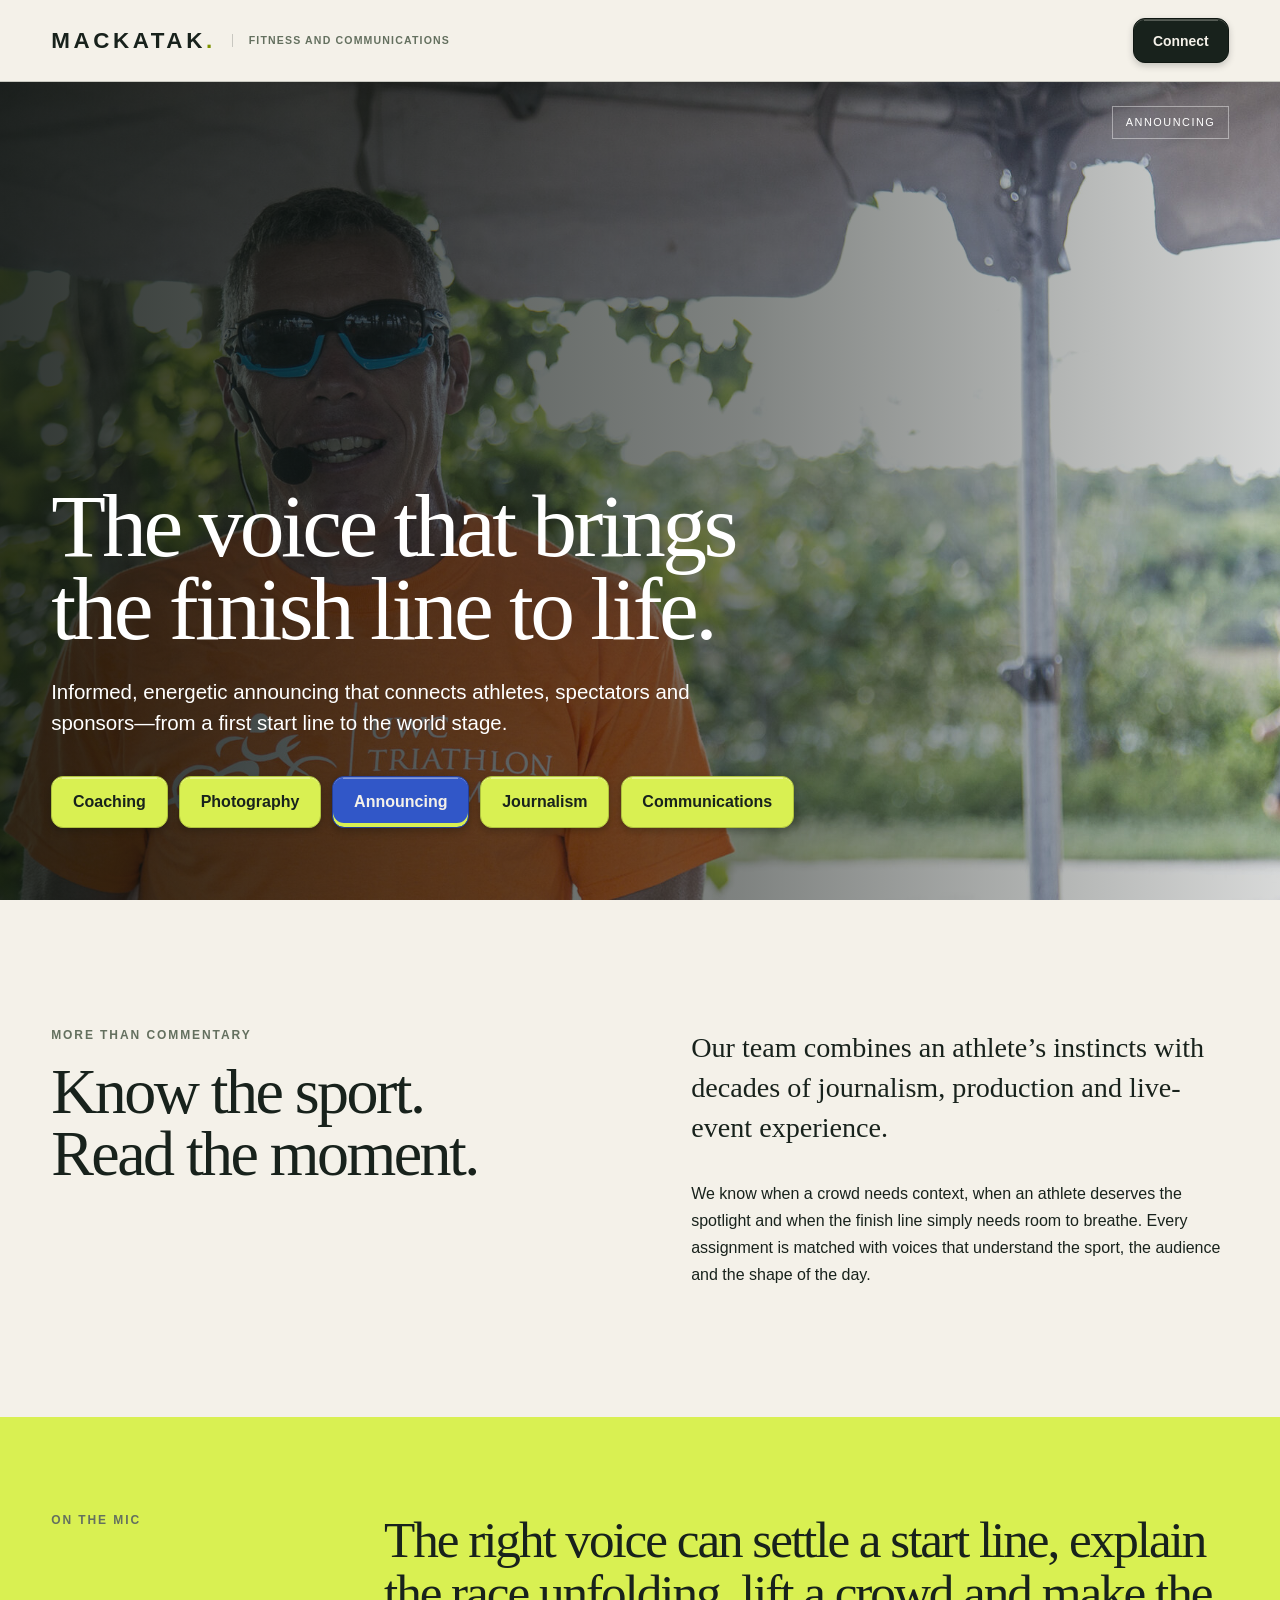
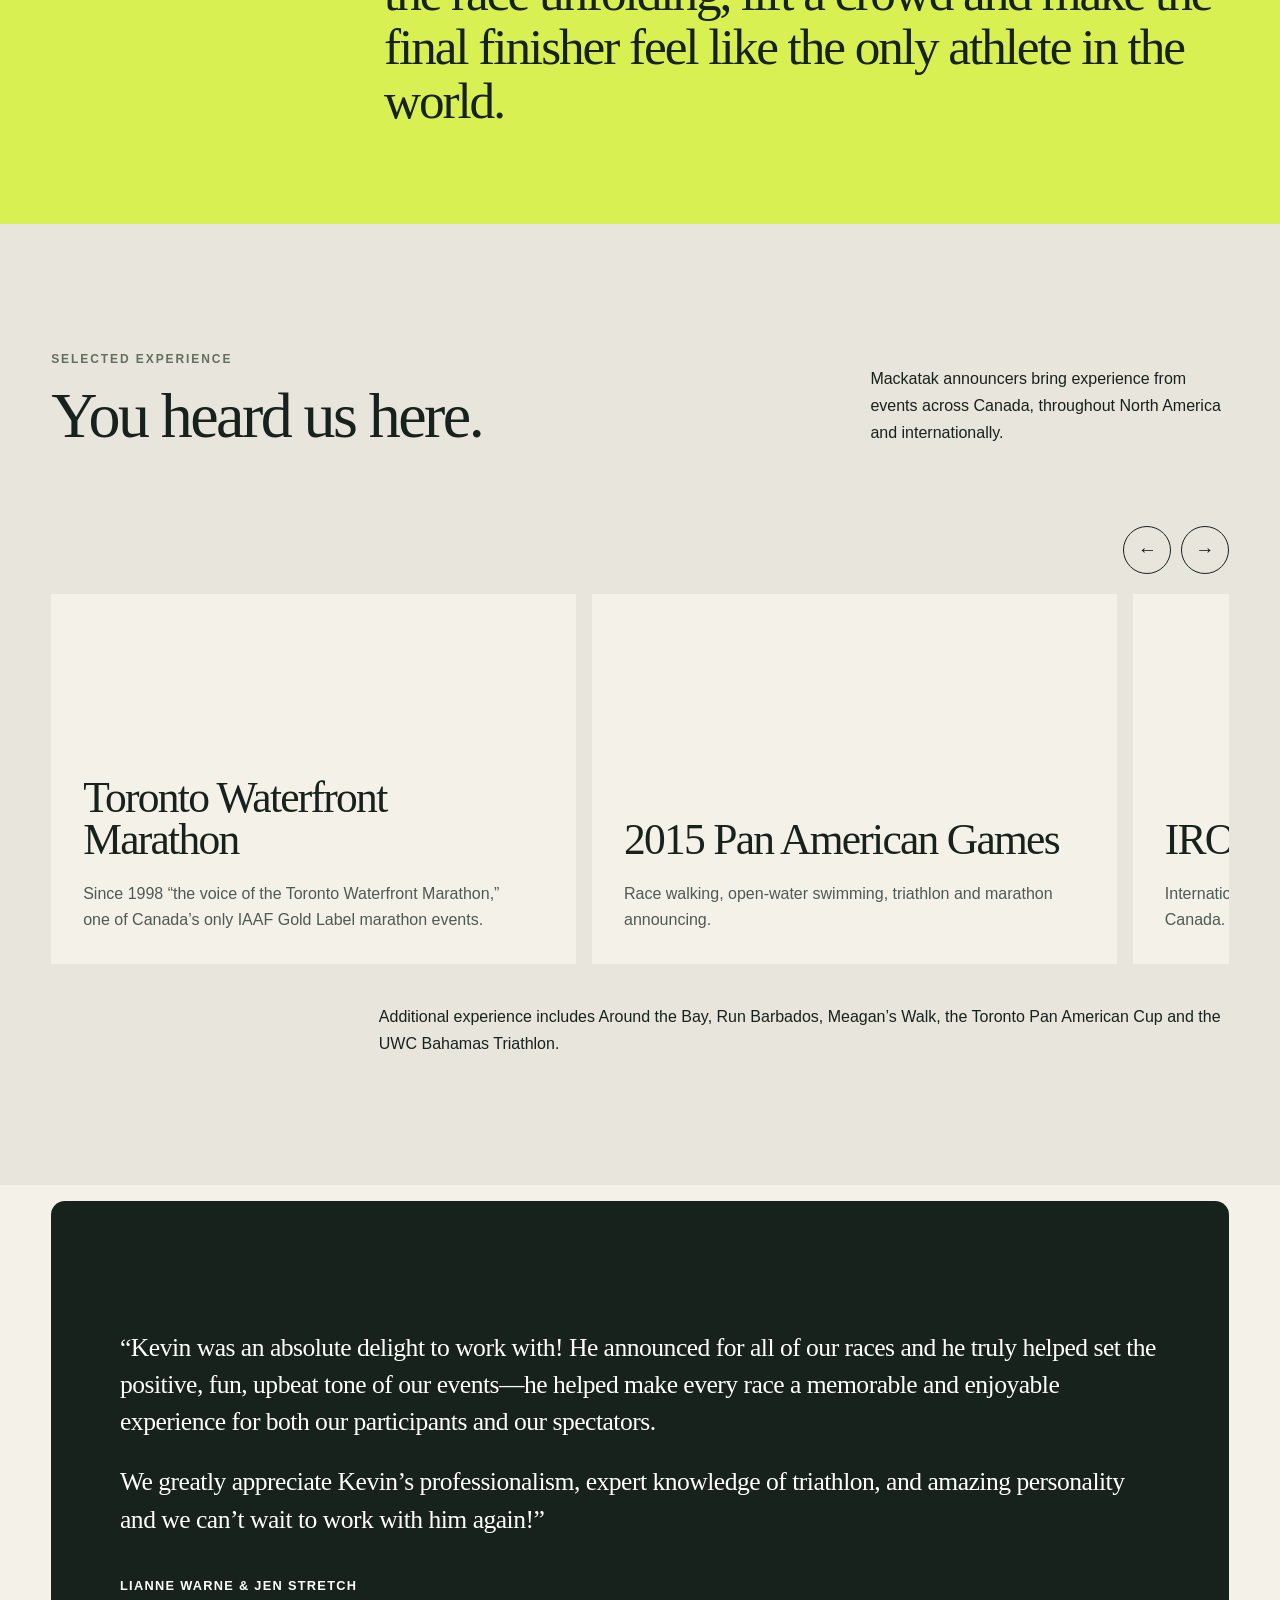
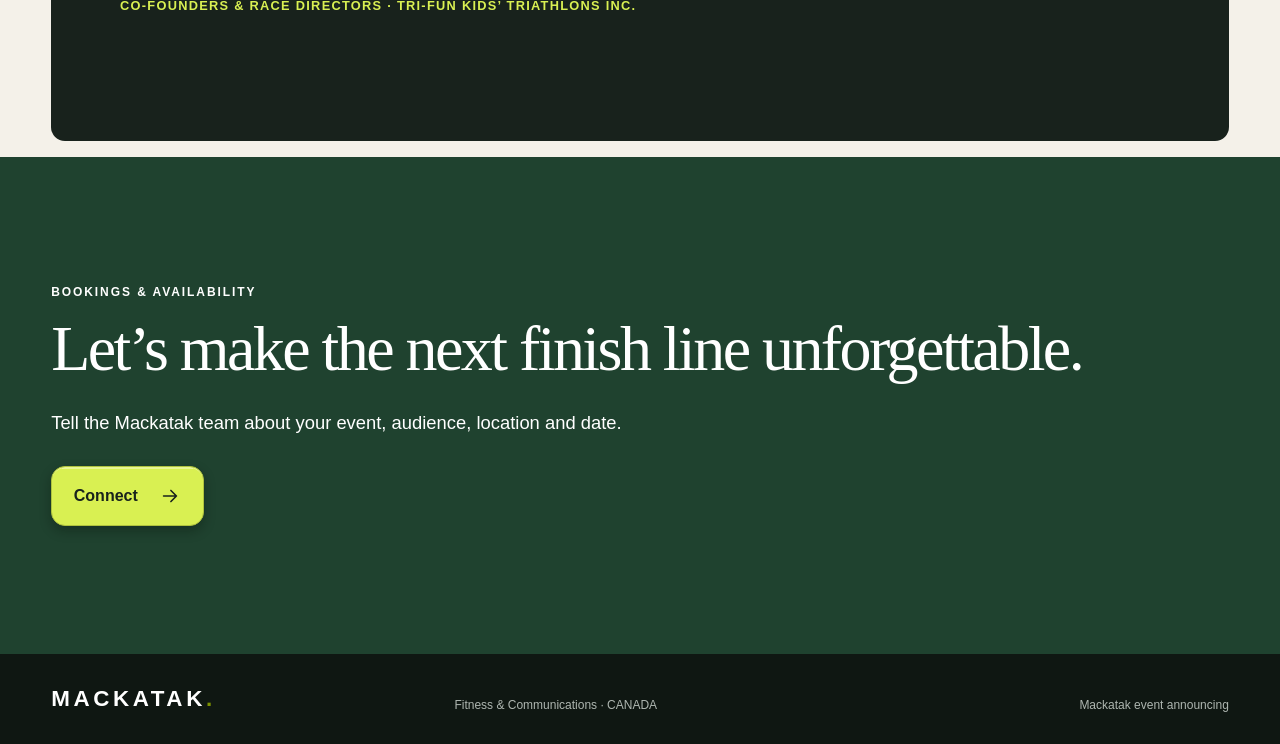
==== commit de39405e: "Build brand-first photography archive" ====
--- a/announcing.html
+++ b/announcing.html
@@ -7,15 +7,15 @@
   <meta name="description" content="A team of experienced endurance-sport announcers for races of every scale.">
   <script>document.documentElement.classList.add('js')</script>
   <link rel="stylesheet" href="styles.css?v=30">
-  <link rel="stylesheet" href="service-pages.css?v=4">
+  <link rel="stylesheet" href="service-pages.css?v=6">
   <link rel="stylesheet" href="announcing.css?v=4">
 </head>
 <body>
   <main>
     <header class="site-header">
       <div class="brand-lockup"><a class="wordmark" href="index.html" aria-label="Mackatak home">MACKATAK<span>.</span></a><span class="brand-descriptor">Fitness and Communications</span></div>
-      <nav class="desktop-nav" aria-label="Primary navigation"><a class="nav-cta" href="mailto:kevin@mackatak.net?subject=Announcing%20inquiry">Contact</a></nav>
-      <a class="mobile-contact" href="mailto:kevin@mackatak.net?subject=Announcing%20inquiry">Contact</a>
+      <nav class="desktop-nav" aria-label="Primary navigation"><a class="nav-cta" href="mailto:kevin@mackatak.net?subject=Announcing%20inquiry">Connect</a></nav>
+      <a class="mobile-contact" href="mailto:kevin@mackatak.net?subject=Announcing%20inquiry">Connect</a>
     </header>
 
     <section class="hero service-hero service-hero--announcing" id="top">
@@ -65,10 +65,10 @@
       <figcaption><strong>Lianne Warne &amp; Jen Stretch</strong><span>Co-founders &amp; Race Directors · Tri-FUN Kids’ Triathlons Inc.</span></figcaption>
     </figure>
 
-    <section class="booking-section section" id="inquiry" data-reveal="split"><p class="eyebrow">Bookings &amp; availability</p><h2>Let’s make the next finish line unforgettable.</h2><p>Tell the Mackatak team about your event, audience, location and date.</p><a class="button button-light button-primary" href="mailto:kevin@mackatak.net?subject=Announcing%20inquiry"><span>Email Kevin about announcing</span><svg viewBox="0 0 24 24" aria-hidden="true" focusable="false"><path d="M5 12h14M13 6l6 6-6 6"/></svg></a></section>
+    <section class="booking-section section" id="inquiry" data-reveal="split"><p class="eyebrow">Bookings &amp; availability</p><h2>Let’s make the next finish line unforgettable.</h2><p>Tell the Mackatak team about your event, audience, location and date.</p><a class="button button-light button-primary" href="mailto:kevin@mackatak.net?subject=Announcing%20inquiry"><span>Connect</span><svg viewBox="0 0 24 24" aria-hidden="true" focusable="false"><path d="M5 12h14M13 6l6 6-6 6"/></svg></a></section>
     <footer data-reveal="footer"><a class="wordmark inverse" href="index.html">MACKATAK<span>.</span></a><p>Fitness &amp; Communications · CANADA</p><p>Mackatak event announcing</p></footer>
   </main>
-  <script src="carousel.js?v=13"></script>
+  <script src="carousel.js?v=14"></script>
   <script src="announcing.js?v=1"></script>
 </body>
 </html>
--- a/service-pages.css
+++ b/service-pages.css
@@ -16,21 +16,28 @@
 .service-contact p { max-width: 680px; margin: 2rem 0; font-size: 1.15rem; line-height: 1.65; }
 
 .photography-gallery { background: #e8e5dc; }
-.gallery-heading { max-width: 900px; margin: 0 auto 3rem; }
-.gallery-heading h2 { max-width: 760px; }
-.photo-carousel { max-width: 900px; margin: 0 auto; }
+.gallery-heading { max-width: 1180px; margin: 5rem auto 3rem; }
+.gallery-heading h2 { max-width: 900px; }
+.photo-carousel { max-width: 1180px; margin: 0 auto; }
 .photo-viewport { display: grid; gap: 1rem; }
 .photo-slide { position: relative; margin: 0; overflow: hidden; background: #d9d6ce; }
+.photo-slide-link { display: block; color: inherit; }
 .photo-slide img { width: 100%; aspect-ratio: 3 / 2; object-fit: cover; }
 .photo-slide figcaption { display: flex; justify-content: space-between; gap: 2rem; padding: 1rem 0 0; font-size: .75rem; font-weight: 800; letter-spacing: .1em; text-transform: uppercase; }
+.photo-caption-title { display: flex; flex-direction: column; gap: .5rem; }
+.photo-caption-title small { color: var(--lime); font-size: .68rem; font-weight: 800; letter-spacing: .13em; text-transform: uppercase; }
 .photo-controls { display: none; }
 
 .js .photo-viewport { display: grid; gap: 0; aspect-ratio: 3 / 2; overflow: hidden; }
 .js .photo-slide { grid-area: 1 / 1; opacity: 0; transform: translateX(4%); pointer-events: none; transition: opacity .55s ease, transform .55s ease; }
 .js .photo-slide.is-active { opacity: 1; transform: translateX(0); pointer-events: auto; }
+.js .photo-slide-link { height: 100%; }
 .js .photo-slide img { height: 100%; }
 .js .photo-slide figcaption { position: absolute; inset: auto 0 0; align-items: end; padding: 5rem 1.5rem 1.5rem; color: white; background: linear-gradient(0deg, rgba(10,17,13,.82), transparent); }
-.js .photo-slide figcaption strong { font-family: Georgia, 'Times New Roman', serif; font-size: 2rem; font-weight: 400; letter-spacing: -.02em; }
+.js .photo-caption-title strong { font-family: Georgia, 'Times New Roman', serif; font-size: clamp(1.8rem, 3vw, 2.8rem); font-weight: 400; line-height: 1; letter-spacing: -.03em; text-transform: none; }
+.photo-caption-action { transition: color .2s ease, transform .2s ease; }
+.photo-slide-link:hover .photo-caption-action { color: var(--lime); transform: translate(3px, -3px); }
+.photo-slide-link:focus-visible { outline: 4px solid var(--lime); outline-offset: -5px; }
 .js .photo-controls { display: flex; align-items: center; justify-content: flex-end; gap: .85rem; margin-top: 1rem; }
 .photo-controls > p { margin: 0 .4rem 0 0; min-width: 58px; font-size: .75rem; font-weight: 800; letter-spacing: .1em; }
 .photo-arrow { width: 44px; height: 44px; border: 1px solid var(--line); border-radius: 50%; background: transparent; color: var(--ink); font-size: 1.15rem; cursor: pointer; transition: background .2s ease, border-color .2s ease; }
@@ -40,11 +47,21 @@
 .photo-dots button::after { content: ''; position: absolute; top: 50%; left: 50%; width: 9px; height: 9px; border-radius: 50%; background: rgba(24,34,28,.28); transform: translate(-50%, -50%); }
 .photo-dots button.is-active::after { width: 24px; border-radius: 8px; background: var(--ink); }
 
+.portfolio-archive-cta { position: relative; max-width: 1180px; margin: 0 auto; display: block; overflow: hidden; border-radius: 14px; background: var(--ink); color: white; box-shadow: 0 14px 34px rgba(10,17,13,.18); }
+.portfolio-archive-cta > img { width: 100%; aspect-ratio: 16 / 7; object-fit: cover; object-position: center 48%; filter: saturate(.92) contrast(1.04); transition: filter .4s ease, transform .7s cubic-bezier(.2,.75,.2,1); }
+.portfolio-archive-copy { position: absolute; inset: auto 0 0; display: flex; align-items: end; justify-content: space-between; gap: 2rem; padding: 5rem 1.75rem 1.6rem; background: linear-gradient(0deg, rgba(10,17,13,.92), rgba(10,17,13,.58) 45%, transparent); }
+.portfolio-archive-copy strong { font-family: Georgia, 'Times New Roman', serif; font-size: clamp(2rem, 4vw, 3.6rem); font-weight: 400; line-height: .95; letter-spacing: -.035em; }
+.portfolio-archive-copy > span { color: var(--lime); font-size: .78rem; font-weight: 800; letter-spacing: .08em; text-transform: uppercase; transition: transform .25s ease; }
+.portfolio-archive-cta:hover > img { filter: saturate(1) contrast(1.02); transform: scale(1.025); }
+.portfolio-archive-cta:hover .portfolio-archive-copy > span { transform: translate(3px, -3px); }
+.portfolio-archive-cta:focus-visible { outline: 4px solid var(--lime); outline-offset: 4px; }
+
 @media (max-width: 860px) {
   .service-hero--photography > img { object-position: center; }
   .service-hero--announcing > img { object-position: 33% center; }
   .service-hero--journalism > img { object-position: 48% center; }
   .service-hero--communications > img { object-position: 46% center; }
+  .portfolio-archive-cta > img { aspect-ratio: 4 / 3; }
 }
 
 @media (max-width: 520px) {
@@ -53,9 +70,11 @@
   .service-testimonial figcaption { line-height: 1.5; }
   .gallery-heading { margin-bottom: 2rem; }
   .js .photo-slide figcaption { padding: 4rem 1rem 1rem; }
-  .js .photo-slide figcaption strong { font-size: 1.4rem; }
+  .js .photo-slide figcaption { align-items: flex-start; flex-direction: column; gap: .75rem; }
+  .js .photo-caption-title strong { font-size: 1.65rem; }
   .js .photo-controls { justify-content: center; gap: .6rem; }
   .photo-dots { display: none; }
+  .portfolio-archive-copy { align-items: flex-start; flex-direction: column; gap: 1rem; padding: 4rem 1.25rem 1.25rem; }
 }
 
 @media (prefers-reduced-motion: reduce) {
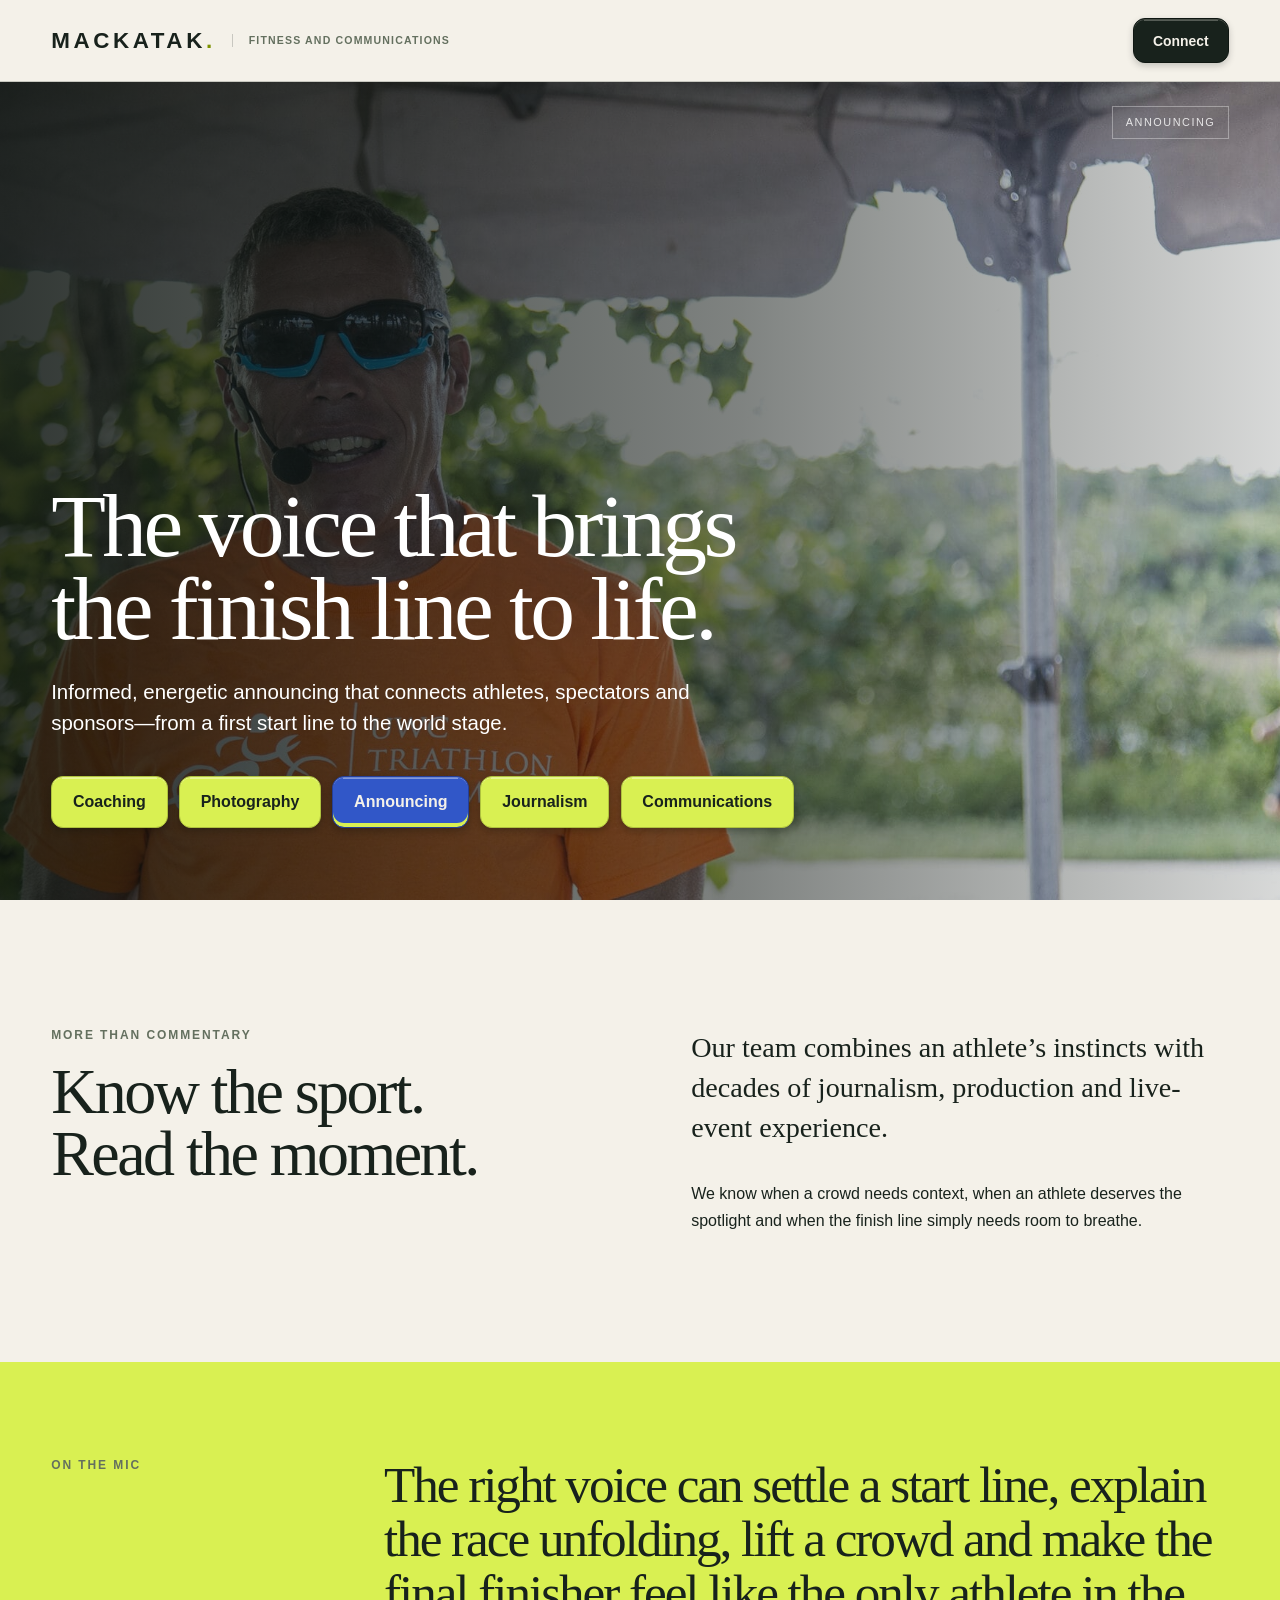
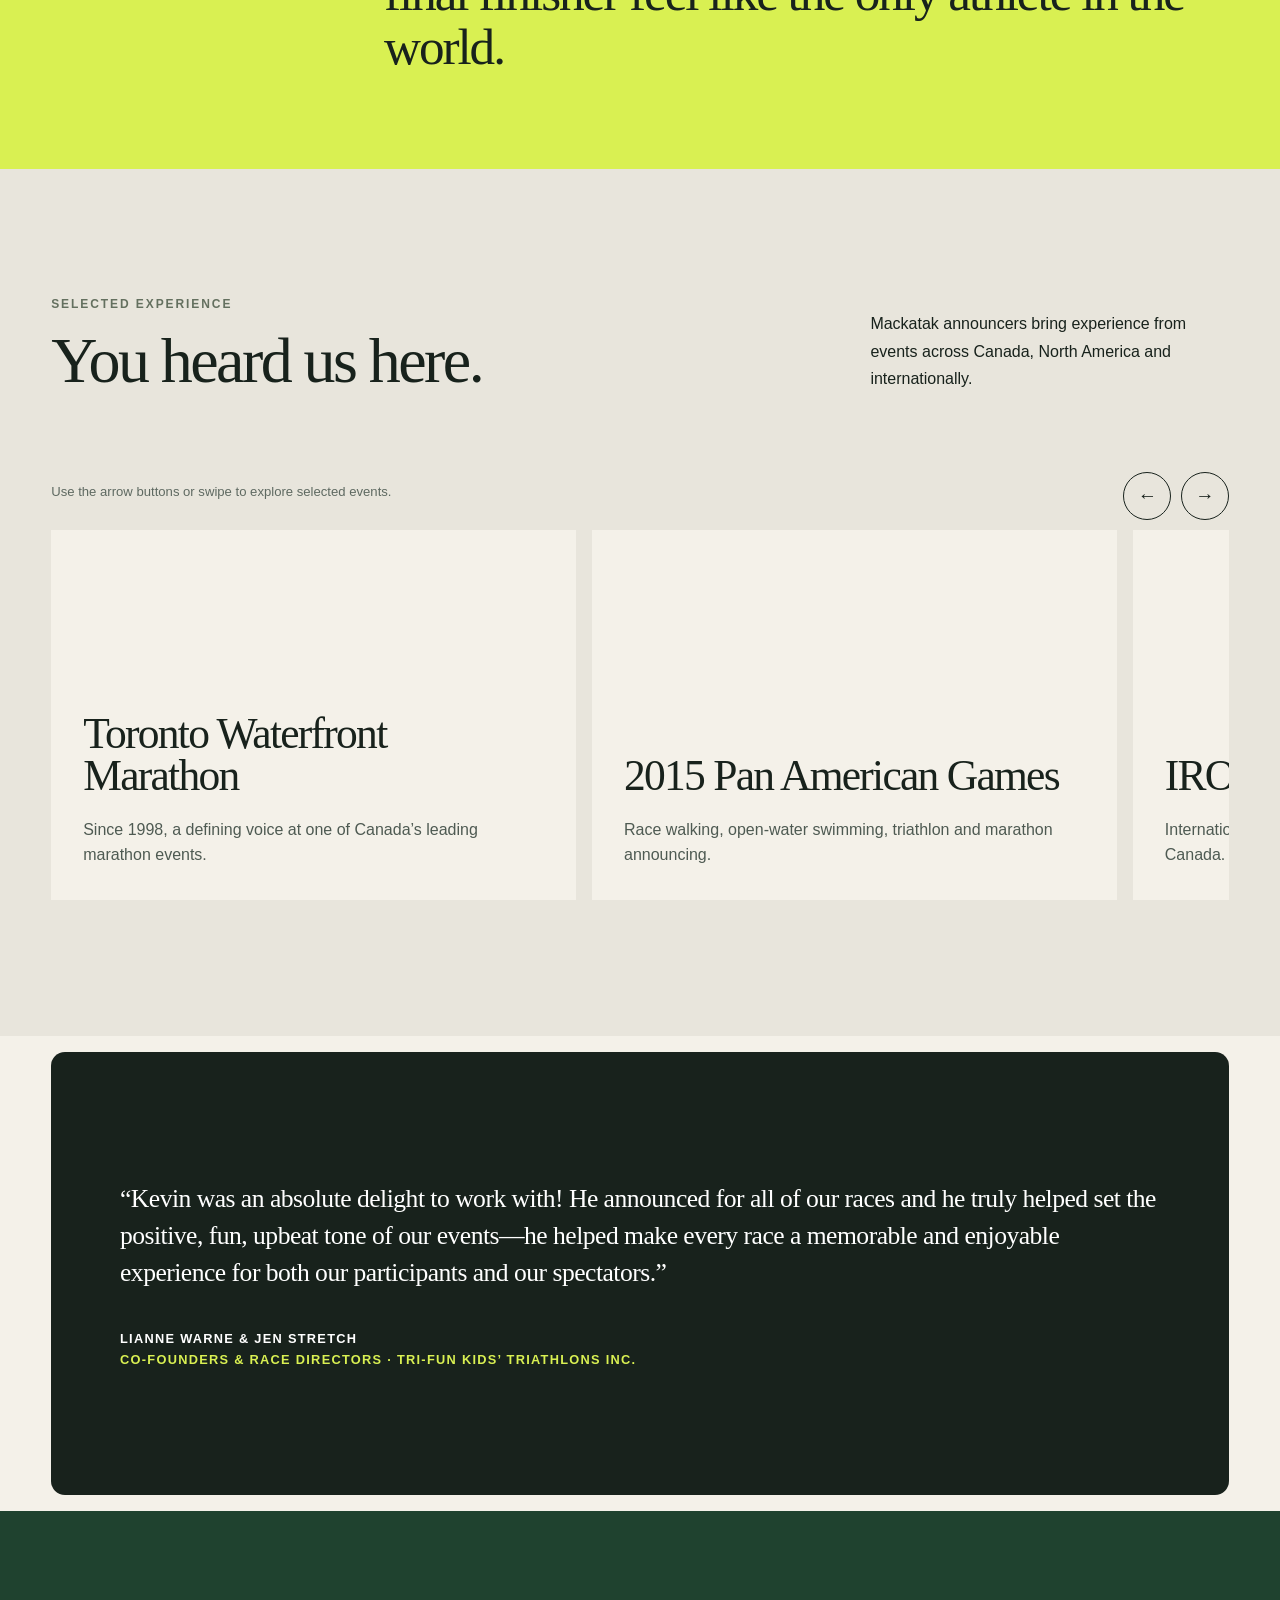
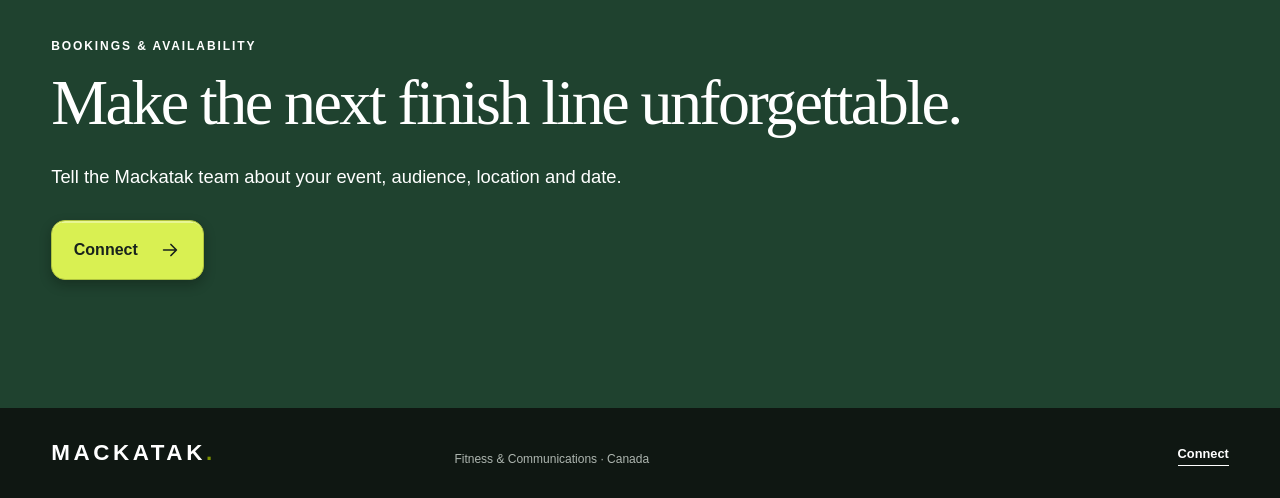
==== commit 7b77eb93: "Add SEO launch foundation and lean site refresh" ====
--- a/announcing.html
+++ b/announcing.html
@@ -3,23 +3,58 @@
 <head>
   <meta charset="utf-8">
   <meta name="viewport" content="width=device-width, initial-scale=1">
-  <title>Event Announcing | Mackatak</title>
-  <meta name="description" content="A team of experienced endurance-sport announcers for races of every scale.">
-  <script>document.documentElement.classList.add('js')</script>
-  <link rel="stylesheet" href="styles.css?v=30">
-  <link rel="stylesheet" href="service-pages.css?v=6">
-  <link rel="stylesheet" href="announcing.css?v=4">
+  <title>Endurance Event Announcing | Mackatak</title>
+  <meta name="description" content="Informed, energetic endurance-sport announcing for races, finish lines and live events of every scale.">
+  <meta name="theme-color" content="#18221c">
+  <link rel="canonical" href="https://www.mackatak.net/announcing.html">
+  <link rel="icon" type="image/png" href="assets/favicon-64.png">
+  <meta property="og:type" content="website">
+  <meta property="og:site_name" content="Mackatak">
+  <meta property="og:title" content="Endurance Event Announcing | Mackatak">
+  <meta property="og:description" content="A voice that understands the sport, the audience and the moment.">
+  <meta property="og:url" content="https://www.mackatak.net/announcing.html">
+  <meta property="og:image" content="https://www.mackatak.net/assets/service-announcing-2000.jpg">
+  <meta name="twitter:card" content="summary_large_image">
+  <meta name="twitter:title" content="Endurance Event Announcing | Mackatak">
+  <meta name="twitter:description" content="A voice that understands the sport, the audience and the moment.">
+  <meta name="twitter:image" content="https://www.mackatak.net/assets/service-announcing-2000.jpg">
+  <link rel="stylesheet" href="styles.css?v=31">
+  <link rel="stylesheet" href="service-pages.css?v=7">
+  <link rel="stylesheet" href="announcing.css?v=5">
+  <script type="application/ld+json">
+  {
+    "@context": "https://schema.org",
+    "@graph": [
+      {
+        "@type": "Organization",
+        "@id": "https://www.mackatak.net/#organization",
+        "name": "Mackatak Fitness & Communications",
+        "url": "https://www.mackatak.net/"
+      },
+      {
+        "@type": "Service",
+        "@id": "https://www.mackatak.net/announcing.html#service",
+        "name": "Endurance Event Announcing",
+        "serviceType": "Live endurance-sport event announcing",
+        "provider": {"@id": "https://www.mackatak.net/#organization"},
+        "areaServed": {"@type": "Country", "name": "Canada"},
+        "url": "https://www.mackatak.net/announcing.html"
+      }
+    ]
+  }
+  </script>
 </head>
 <body>
-  <main>
-    <header class="site-header">
-      <div class="brand-lockup"><a class="wordmark" href="index.html" aria-label="Mackatak home">MACKATAK<span>.</span></a><span class="brand-descriptor">Fitness and Communications</span></div>
-      <nav class="desktop-nav" aria-label="Primary navigation"><a class="nav-cta" href="mailto:kevin@mackatak.net?subject=Announcing%20inquiry">Connect</a></nav>
-      <a class="mobile-contact" href="mailto:kevin@mackatak.net?subject=Announcing%20inquiry">Connect</a>
-    </header>
+  <a class="skip-link" href="#main-content">Skip to content</a>
+  <header class="site-header">
+    <div class="brand-lockup"><a class="wordmark" href="index.html" aria-label="Mackatak home">MACKATAK<span>.</span></a><span class="brand-descriptor">Fitness and Communications</span></div>
+    <nav class="desktop-nav" aria-label="Primary navigation"><a class="nav-cta" href="mailto:connect@mackatak.net?subject=Announcing%20inquiry" aria-label="Connect with Mackatak about event announcing" data-track="connect" data-context="announcing-header">Connect</a></nav>
+    <a class="mobile-contact" href="mailto:connect@mackatak.net?subject=Announcing%20inquiry" aria-label="Connect with Mackatak about event announcing" data-track="connect" data-context="announcing-mobile-header">Connect</a>
+  </header>
 
+  <main id="main-content" tabindex="-1">
     <section class="hero service-hero service-hero--announcing" id="top">
-      <img src="assets/service-announcing.jpg" alt="Kevin Mackinnon announcing at the UWC Triathlon Bahamas">
+      <img src="assets/service-announcing-2000.jpg" srcset="assets/service-announcing-960.jpg 960w, assets/service-announcing-2000.jpg 2000w" sizes="100vw" width="2000" height="1114" fetchpriority="high" decoding="async" alt="A Mackatak announcer at the UWC Triathlon Bahamas">
       <div class="hero-shade"></div><div class="concept-label">Announcing</div>
       <div class="hero-content">
         <h1>The voice that brings the finish line to life.</h1>
@@ -34,19 +69,20 @@
       </div>
     </section>
 
-    <section class="announcing-intro section" id="approach" data-reveal="split">
+    <section class="announcing-intro section" id="approach">
       <div><p class="eyebrow dark">More than commentary</p><h2>Know the sport.<br>Read the moment.</h2></div>
-      <div class="announcing-intro-copy"><p class="large-copy">Our team combines an athlete’s instincts with decades of journalism, production and live-event experience.</p><p>We know when a crowd needs context, when an athlete deserves the spotlight and when the finish line simply needs room to breathe. Every assignment is matched with voices that understand the sport, the audience and the shape of the day.</p></div>
+      <div class="announcing-intro-copy"><p class="large-copy">Our team combines an athlete’s instincts with decades of journalism, production and live-event experience.</p><p>We know when a crowd needs context, when an athlete deserves the spotlight and when the finish line simply needs room to breathe.</p></div>
     </section>
 
-    <section class="announcing-manifesto" data-reveal="focus"><p class="eyebrow dark">On the mic</p><p>The right voice can settle a start line, explain the race unfolding, lift a crowd and make the final finisher feel like the only athlete in the world.</p></section>
+    <section class="announcing-manifesto"><p class="eyebrow dark">On the mic</p><p>The right voice can settle a start line, explain the race unfolding, lift a crowd and make the final finisher feel like the only athlete in the world.</p></section>
 
-    <section class="event-section section" id="experience" data-reveal="sequence">
-      <div class="event-heading"><div><p class="eyebrow dark">Selected experience</p><h2>You heard us here.</h2></div><p>Mackatak announcers bring experience from events across Canada, throughout North America and internationally.</p></div>
+    <section class="event-section section" id="experience">
+      <div class="event-heading"><div><p class="eyebrow dark">Selected experience</p><h2>You heard us here.</h2></div><p>Mackatak announcers bring experience from events across Canada, North America and internationally.</p></div>
       <div class="events-carousel">
         <div class="carousel-controls" aria-label="Event carousel controls"><button type="button" class="events-prev" aria-label="Show previous event">←</button><button type="button" class="events-next" aria-label="Show next event">→</button></div>
-        <div class="events-track" tabindex="0">
-          <article><h3>Toronto Waterfront Marathon</h3><p>Since 1998 “the voice of the Toronto Waterfront Marathon,” one of Canada’s only IAAF Gold Label marathon events.</p></article>
+        <p class="carousel-instruction" id="event-carousel-help">Use the arrow buttons or swipe to explore selected events.</p>
+        <div class="events-track" tabindex="0" role="region" aria-label="Selected event announcing experience" aria-describedby="event-carousel-help">
+          <article><h3>Toronto Waterfront Marathon</h3><p>Since 1998, a defining voice at one of Canada’s leading marathon events.</p></article>
           <article><h3>2015 Pan American Games</h3><p>Race walking, open-water swimming, triathlon and marathon announcing.</p></article>
           <article><h3>IRONMAN</h3><p>International race experience including Lanzarote and Canada.</p></article>
           <article><h3>Tri-FUN Kids’ Triathlons</h3><p>Positive, athlete-first energy for young racers and their families.</p></article>
@@ -54,21 +90,18 @@
           <article><h3>Subaru Triathlon Series</h3><p>Deep sport knowledge delivered with warmth and momentum.</p></article>
         </div>
       </div>
-      <p class="event-more">Additional experience includes Around the Bay, Run Barbados, Meagan’s Walk, the Toronto Pan American Cup and the UWC Bahamas Triathlon.</p>
     </section>
 
-    <figure class="service-testimonial section" data-reveal="focus">
-      <blockquote>
-        <p>“Kevin was an absolute delight to work with! He announced for all of our races and he truly helped set the positive, fun, upbeat tone of our events—he helped make every race a memorable and enjoyable experience for both our participants and our spectators.</p>
-        <p>We greatly appreciate Kevin’s professionalism, expert knowledge of triathlon, and amazing personality and we can’t wait to work with him again!”</p>
-      </blockquote>
+    <figure class="service-testimonial section">
+      <blockquote><p>“Kevin was an absolute delight to work with! He announced for all of our races and he truly helped set the positive, fun, upbeat tone of our events—he helped make every race a memorable and enjoyable experience for both our participants and our spectators.”</p></blockquote>
       <figcaption><strong>Lianne Warne &amp; Jen Stretch</strong><span>Co-founders &amp; Race Directors · Tri-FUN Kids’ Triathlons Inc.</span></figcaption>
     </figure>
 
-    <section class="booking-section section" id="inquiry" data-reveal="split"><p class="eyebrow">Bookings &amp; availability</p><h2>Let’s make the next finish line unforgettable.</h2><p>Tell the Mackatak team about your event, audience, location and date.</p><a class="button button-light button-primary" href="mailto:kevin@mackatak.net?subject=Announcing%20inquiry"><span>Connect</span><svg viewBox="0 0 24 24" aria-hidden="true" focusable="false"><path d="M5 12h14M13 6l6 6-6 6"/></svg></a></section>
-    <footer data-reveal="footer"><a class="wordmark inverse" href="index.html">MACKATAK<span>.</span></a><p>Fitness &amp; Communications · CANADA</p><p>Mackatak event announcing</p></footer>
+    <section class="booking-section section" id="inquiry"><p class="eyebrow">Bookings &amp; availability</p><h2>Make the next finish line unforgettable.</h2><p>Tell the Mackatak team about your event, audience, location and date.</p><a class="button button-light button-primary" href="mailto:connect@mackatak.net?subject=Announcing%20inquiry" aria-label="Connect with Mackatak about event announcing" data-track="connect" data-context="announcing-final"><span>Connect</span><svg viewBox="0 0 24 24" aria-hidden="true" focusable="false"><path d="M5 12h14M13 6l6 6-6 6"/></svg></a></section>
   </main>
-  <script src="carousel.js?v=14"></script>
-  <script src="announcing.js?v=1"></script>
+
+  <footer><a class="wordmark inverse" href="index.html" aria-label="Mackatak home">MACKATAK<span>.</span></a><p>Fitness &amp; Communications · Canada</p><a class="footer-connect" href="mailto:connect@mackatak.net?subject=Announcing%20inquiry" aria-label="Connect with Mackatak about event announcing" data-track="connect" data-context="announcing-footer">Connect</a></footer>
+  <script src="carousel.js?v=15"></script>
+  <script src="announcing.js?v=2"></script>
 </body>
 </html>
--- a/styles.css
+++ b/styles.css
@@ -10,12 +10,15 @@
 }
 
 * { box-sizing: border-box; }
-html { overflow-x: clip; scroll-behavior: smooth; }
+html { scroll-behavior: smooth; }
 body { margin: 0; background: var(--paper); color: var(--ink); font-family: Arial, Helvetica, sans-serif; -webkit-font-smoothing: antialiased; }
 a { color: inherit; text-decoration: none; }
 button { font: inherit; }
 img { display: block; max-width: 100%; }
-a:focus-visible, button:focus-visible { outline: 3px solid #627600; outline-offset: 3px; }
+a:focus-visible, button:focus-visible, summary:focus-visible { outline: 3px solid #627600; outline-offset: 3px; }
+main:focus { outline: none; }
+.skip-link { position: fixed; top: .75rem; left: .75rem; z-index: 100; padding: .75rem 1rem; border-radius: var(--control-radius); background: var(--lime); color: var(--ink); font-weight: 800; transform: translateY(-160%); transition: transform .2s ease; }
+.skip-link:focus { transform: translateY(0); }
 
 .site-header {
   height: 82px;
@@ -45,12 +48,11 @@
 
 .hero { min-height: calc(100vh - 82px); min-height: calc(100svh - 82px); position: relative; color: white; display: flex; align-items: flex-end; overflow: hidden; }
 .hero > img, .hero-shade { position: absolute; inset: 0; width: 100%; height: 100%; object-fit: cover; }
-.hero > img { object-position: center 46%; transform: scale(1.045); transition: transform 1.8s cubic-bezier(.2,.75,.2,1); }
-.is-ready .hero > img { transform: scale(1); }
+.hero > img { object-position: center 46%; }
 .hero-shade { background: linear-gradient(90deg, rgba(10,17,13,.84) 0%, rgba(10,17,13,.52) 58%, rgba(10,17,13,.16) 100%); }
 .concept-label { position: absolute; top: 1.5rem; right: 4vw; z-index: 2; font-size: .68rem; text-transform: uppercase; letter-spacing: .14em; border: 1px solid rgba(255,255,255,.42); padding: .58rem .78rem; opacity: .82; }
 .hero-content { position: relative; z-index: 2; width: min(1180px, 92vw); margin: 0 4vw 8vh; }
-.hero h1 { font-family: Georgia, 'Times New Roman', serif; font-weight: 400; font-size: clamp(3.2rem, 7vw, 6rem); line-height: .92; letter-spacing: -.04em; max-width: 980px; margin: 0; text-wrap: balance; }
+.hero h1 { font-family: Georgia, 'Times New Roman', serif; font-weight: 400; font-size: clamp(3.2rem, 7vw, 6rem); line-height: .92; letter-spacing: -.04em; max-width: 980px; margin: 0; overflow-wrap: anywhere; text-wrap: balance; }
 .hero-copy { max-width: 680px; margin: 1.6rem 0 0; font-size: clamp(1.05rem, 1.6vw, 1.35rem); line-height: 1.55; }
 .hero-service-links { display: grid; grid-template-columns: repeat(5, max-content); gap: .7rem; margin-top: 2.3rem; }
 .button { position: relative; display: inline-flex; min-height: 52px; align-items: center; justify-content: center; overflow: hidden; border: 1px solid transparent; border-radius: var(--control-radius); padding: 1rem 1.3rem; font-weight: 600; transition: background-color .2s ease, border-color .2s ease, box-shadow .2s ease, color .2s ease, transform .2s ease; }
@@ -88,37 +90,8 @@
 
 footer { background: #0f1712; color: white; padding: 2rem 4vw; display: grid; grid-template-columns: 1fr 1fr 1fr; align-items: end; gap: 2rem; }
 footer p { margin: 0; font-size: .75rem; color: #aeb6b0; }
-footer p:last-child { text-align: right; }
-
-.js [data-reveal] { visibility: hidden; }
-.js [data-reveal].is-visible { visibility: visible; }
-.js .hero-content > *, .js .concept-label { opacity: 0; }
-.is-ready .hero-content > *, .is-ready .concept-label { opacity: 1; }
-.js .hero-content > * { transform: translateY(26px); transition: opacity .75s ease, transform .9s cubic-bezier(.2,.75,.2,1); }
-.is-ready .hero-content > * { transform: translateY(0); }
-.hero-content > :nth-child(1) { transition-delay: .12s; }
-.hero-content > :nth-child(2) { transition-delay: .28s; }
-.hero-content > :nth-child(3) { transition-delay: .4s; }
-.concept-label { transition: opacity .8s ease .5s; }
-.js [data-reveal="split"] > * { opacity: 0; transition: opacity .8s ease, transform 1s cubic-bezier(.2,.75,.2,1); }
-.js [data-reveal="split"] > :first-child { transform: translateX(-52px); }
-.js [data-reveal="split"] > :last-child { transform: translateX(52px); transition-delay: .12s; }
-.js [data-reveal="split"].is-visible > * { opacity: 1; transform: translateX(0); }
-.js [data-reveal="focus"] > * { opacity: 0; transform: scale(.97); transition: opacity .8s ease, transform 1s cubic-bezier(.2,.75,.2,1); }
-.js [data-reveal="focus"].is-visible > * { opacity: 1; transform: scale(1); }
-.js [data-reveal="focus"].is-visible > :nth-child(2) { transition-delay: .12s; }
-.js [data-reveal="sequence"] > * { opacity: 0; transform: translateY(28px); transition: opacity .65s ease, transform .85s cubic-bezier(.2,.75,.2,1); }
-.js [data-reveal="sequence"].is-visible > * { opacity: 1; transform: translateY(0); }
-.js [data-reveal="sequence"].is-visible > :nth-child(2) { transition-delay: .12s; }
-.js [data-reveal="sequence"].is-visible > :nth-child(3) { transition-delay: .24s; }
-.js [data-reveal="portrait"] .about-mark { opacity: 0; transform: rotate(-9deg) scale(.72); clip-path: circle(12% at 50% 50%); transition: opacity .6s ease, transform 1.05s cubic-bezier(.2,.8,.2,1), clip-path 1.05s cubic-bezier(.2,.8,.2,1); }
-.js [data-reveal="portrait"] .about-copy { opacity: 0; transform: translateX(58px); transition: opacity .75s ease .16s, transform .95s cubic-bezier(.2,.75,.2,1) .16s; }
-.js [data-reveal="portrait"].is-visible .about-mark { opacity: 1; transform: rotate(0) scale(1); clip-path: circle(50% at 50% 50%); }
-.js [data-reveal="portrait"].is-visible .about-copy { opacity: 1; transform: translateX(0); }
-.js [data-reveal="footer"] > * { opacity: 0; transform: translateY(12px); transition: opacity .55s ease, transform .65s ease; }
-.js [data-reveal="footer"].is-visible > * { opacity: 1; transform: translateY(0); }
-.js [data-reveal="footer"].is-visible > :nth-child(2) { transition-delay: .08s; }
-.js [data-reveal="footer"].is-visible > :nth-child(3) { transition-delay: .16s; }
+.footer-connect { justify-self: end; border-bottom: 1px solid currentColor; padding-bottom: .2rem; font-size: .8rem; font-weight: 800; }
+.error-hero { min-height: calc(100svh - 82px); background: var(--ink); }
 
 @media (max-width: 1100px) {
   .hero-service-links { grid-template-columns: repeat(3, max-content); }
@@ -134,7 +107,7 @@
   .intro, .about { grid-template-columns: 1fr; gap: 3rem; }
   .about-mark { width: min(68vw, 430px); }
   footer { grid-template-columns: 1fr; }
-  footer p:last-child { text-align: left; }
+  .footer-connect { justify-self: start; }
 }
 
 @media (max-width: 620px) {
@@ -169,7 +142,7 @@
   .hero-shade { background: linear-gradient(0deg, rgba(10,17,13,.94) 0%, rgba(10,17,13,.42) 78%, rgba(10,17,13,.12) 100%); }
   .hero > img { object-position: 58% center; }
   .hero-content { width: 90vw; margin-bottom: 2.5rem; }
-  .hero h1 { font-size: clamp(2.85rem, 13vw, 4.25rem); line-height: .94; }
+  .hero h1 { font-size: clamp(2.35rem, 12vw, 4.25rem); line-height: .94; }
   .hero-service-links { margin-top: 1.5rem; }
   .button-primary { width: 100%; }
   .section { padding: 4.75rem 5vw; }
@@ -179,8 +152,6 @@
   .about-facts { grid-template-columns: 1fr; gap: .8rem; }
   .about-mark { width: min(62vw, 260px); }
   footer { padding: 2.5rem 5vw; gap: 1rem; }
-  .js [data-reveal="split"] > :first-child, .js [data-reveal="split"] > :last-child { transform: translateY(28px); }
-  .js [data-reveal="portrait"] .about-copy { transform: translateY(34px); }
 }
 
 @media (max-width: 680px) {
@@ -190,5 +161,4 @@
 @media (prefers-reduced-motion: reduce) {
   html { scroll-behavior: auto; }
   *, *::before, *::after { animation-duration: .01ms !important; animation-iteration-count: 1 !important; scroll-behavior: auto !important; transition-duration: .01ms !important; }
-  .js [data-reveal], .js [data-reveal] * { visibility: visible; opacity: 1; transform: none; clip-path: none; }
 }
--- a/service-pages.css
+++ b/service-pages.css
@@ -3,6 +3,24 @@
 .service-hero--announcing > img { object-position: 33% center; }
 .service-hero--journalism > img { object-position: center 38%; }
 .service-hero--communications > img { object-position: center 42%; }
+
+.service-overview, .gallery-intro, .service-faq { display: grid; grid-template-columns: minmax(0, 1fr) minmax(0, 1fr); gap: 8vw; align-items: start; }
+.section-heading { max-width: 720px; }
+.section-heading > p:last-child { margin: 2rem 0 0; font-size: 1.12rem; line-height: 1.7; }
+.section-heading.compact h2 { max-width: 620px; }
+.service-points { border-top: 1px solid var(--line); }
+.service-points article { display: grid; grid-template-columns: 3rem 1fr; gap: .25rem 1rem; padding: 1.4rem 0; border-bottom: 1px solid var(--line); }
+.service-points h3 { margin: 0; font-family: Georgia, 'Times New Roman', serif; font-size: 1.65rem; font-weight: 400; }
+.service-points p { grid-column: 2; margin: 0; line-height: 1.6; color: #4e5a52; }
+.service-points .service-point-number { grid-column: 1; grid-row: 1 / span 2; color: #64705f; font-size: .7rem; font-weight: 800; letter-spacing: .1em; }
+.gallery-intro { border-bottom: 1px solid var(--line); }
+.faq-list, .intro > div:last-child:has(details) { border-top: 1px solid var(--line); }
+.faq-list details, .intro details { border-bottom: 1px solid var(--line); }
+.faq-list summary, .intro summary { position: relative; padding: 1.4rem 2.5rem 1.4rem 0; cursor: pointer; font-family: Georgia, 'Times New Roman', serif; font-size: 1.35rem; line-height: 1.25; list-style: none; }
+.faq-list summary::-webkit-details-marker, .intro summary::-webkit-details-marker { display: none; }
+.faq-list summary::after, .intro summary::after { content: '+'; position: absolute; top: 1.25rem; right: .15rem; font-family: Arial, Helvetica, sans-serif; font-size: 1.4rem; }
+.faq-list details[open] summary::after, .intro details[open] summary::after { content: '−'; }
+.faq-list details p, .intro details p { max-width: 650px; margin: -.25rem 2.5rem 1.5rem 0; line-height: 1.65; color: #4e5a52; }
 
 .service-testimonial { margin: 1rem 4vw; border-radius: 14px; background: var(--ink); color: white; overflow: hidden; }
 .service-testimonial blockquote { max-width: 1040px; margin: 0 auto; font-family: Georgia, 'Times New Roman', serif; font-size: clamp(1.2rem, 2vw, 1.8rem); line-height: 1.45; letter-spacing: -.02em; }
@@ -62,6 +80,7 @@
   .service-hero--journalism > img { object-position: 48% center; }
   .service-hero--communications > img { object-position: 46% center; }
   .portfolio-archive-cta > img { aspect-ratio: 4 / 3; }
+  .service-overview, .gallery-intro, .service-faq { grid-template-columns: 1fr; gap: 3rem; }
 }
 
 @media (max-width: 520px) {
--- a/announcing.css
+++ b/announcing.css
@@ -8,6 +8,7 @@
 .carousel-controls { display: flex; justify-content: flex-end; gap: .6rem; margin-bottom: 1.25rem; }
 .carousel-controls button { width: 48px; height: 48px; border: 1px solid var(--ink); border-radius: 50%; background: transparent; color: var(--ink); font-size: 1.2rem; cursor: pointer; }
 .carousel-controls button:hover { background: var(--ink); color: white; }
+.carousel-instruction { margin: -3.65rem 8rem 1.8rem 0; color: #5e6961; font-size: .82rem; line-height: 1.5; }
 .events-track { display: flex; gap: 1rem; overflow-x: auto; scroll-snap-type: x mandatory; scrollbar-width: none; padding-bottom: .5rem; }
 .events-track:focus-visible { outline: 3px solid #627600; outline-offset: 4px; }
 .events-track::-webkit-scrollbar { display: none; }
@@ -24,7 +25,8 @@
   .events-track article { flex-basis: min(74vw,520px); }
 }
 @media (max-width:520px) {
-  .carousel-controls { display: none; }
+  .carousel-controls { justify-content: flex-start; margin-bottom: .75rem; }
+  .carousel-instruction { margin: 0 0 1.25rem; }
   .events-track { margin-right: -5vw; padding-right: 5vw; }
   .events-track article { flex-basis: 84vw; min-height: 340px; }
 }
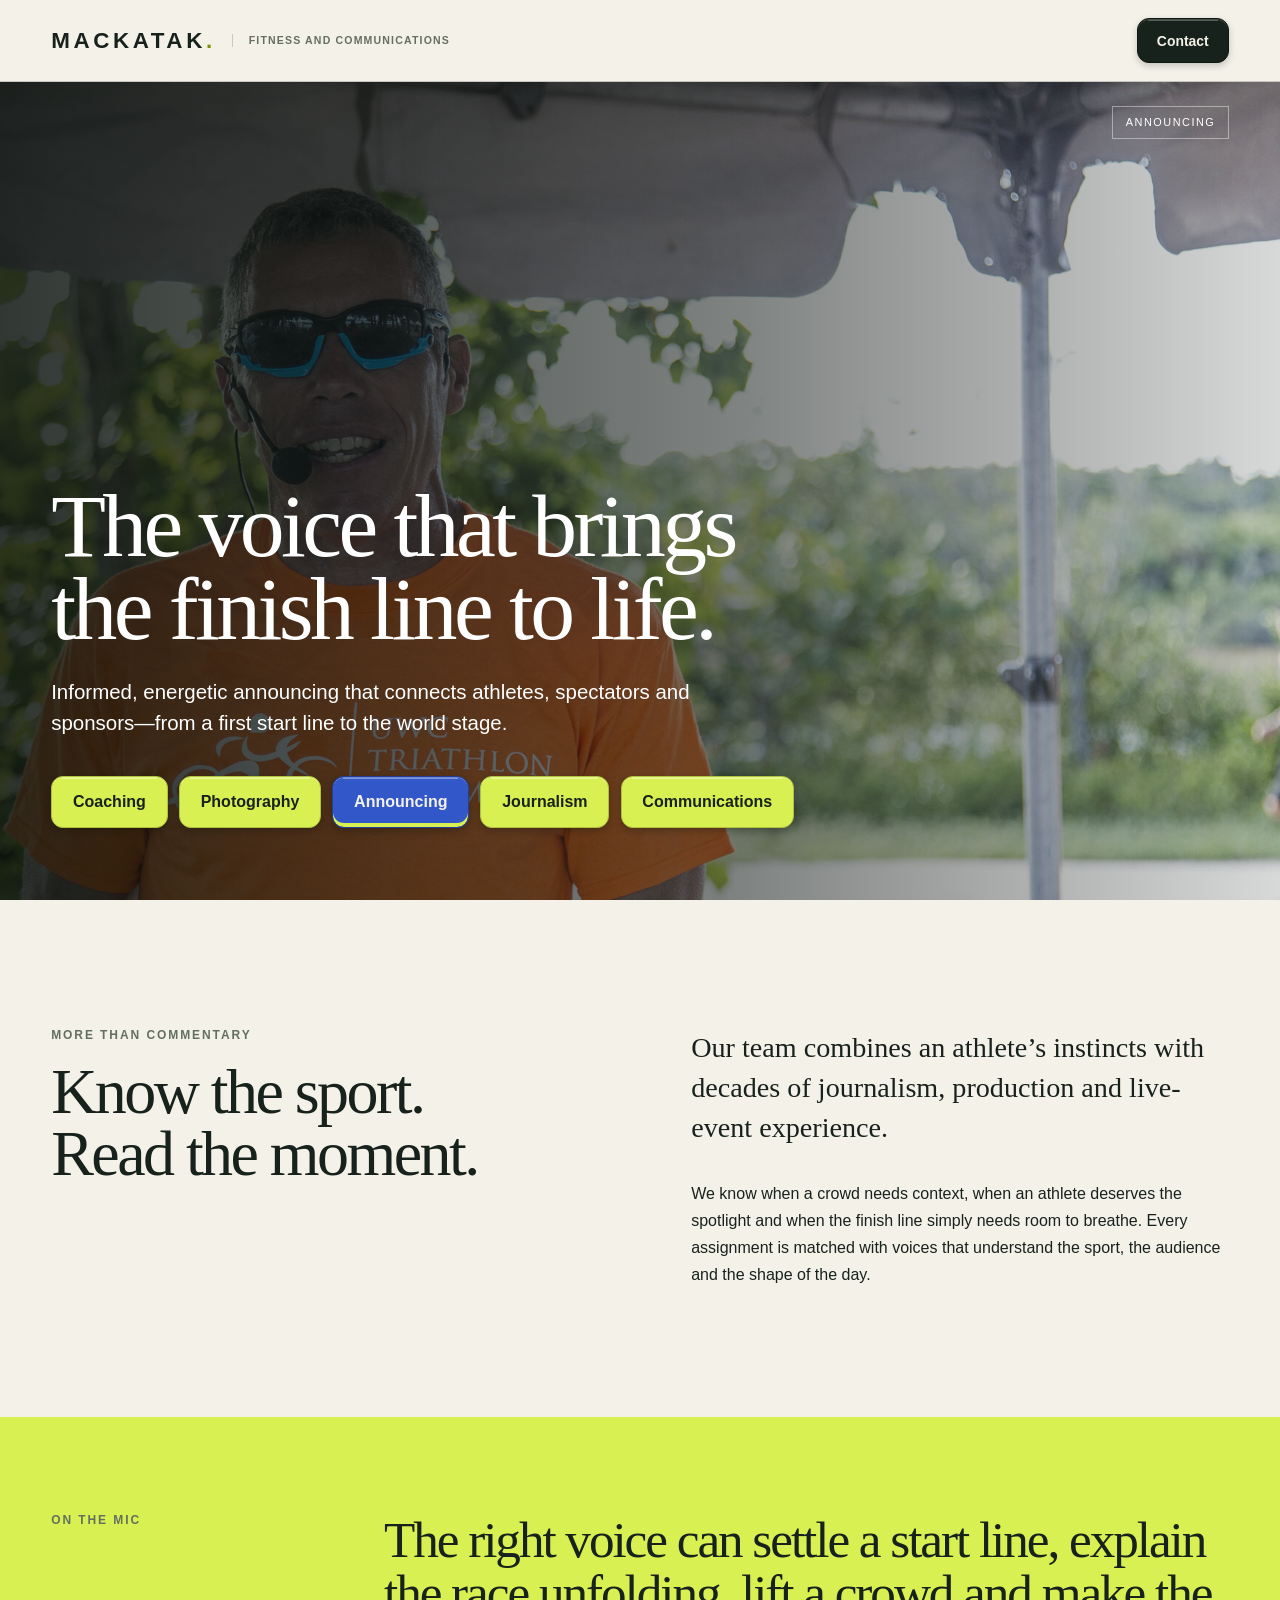
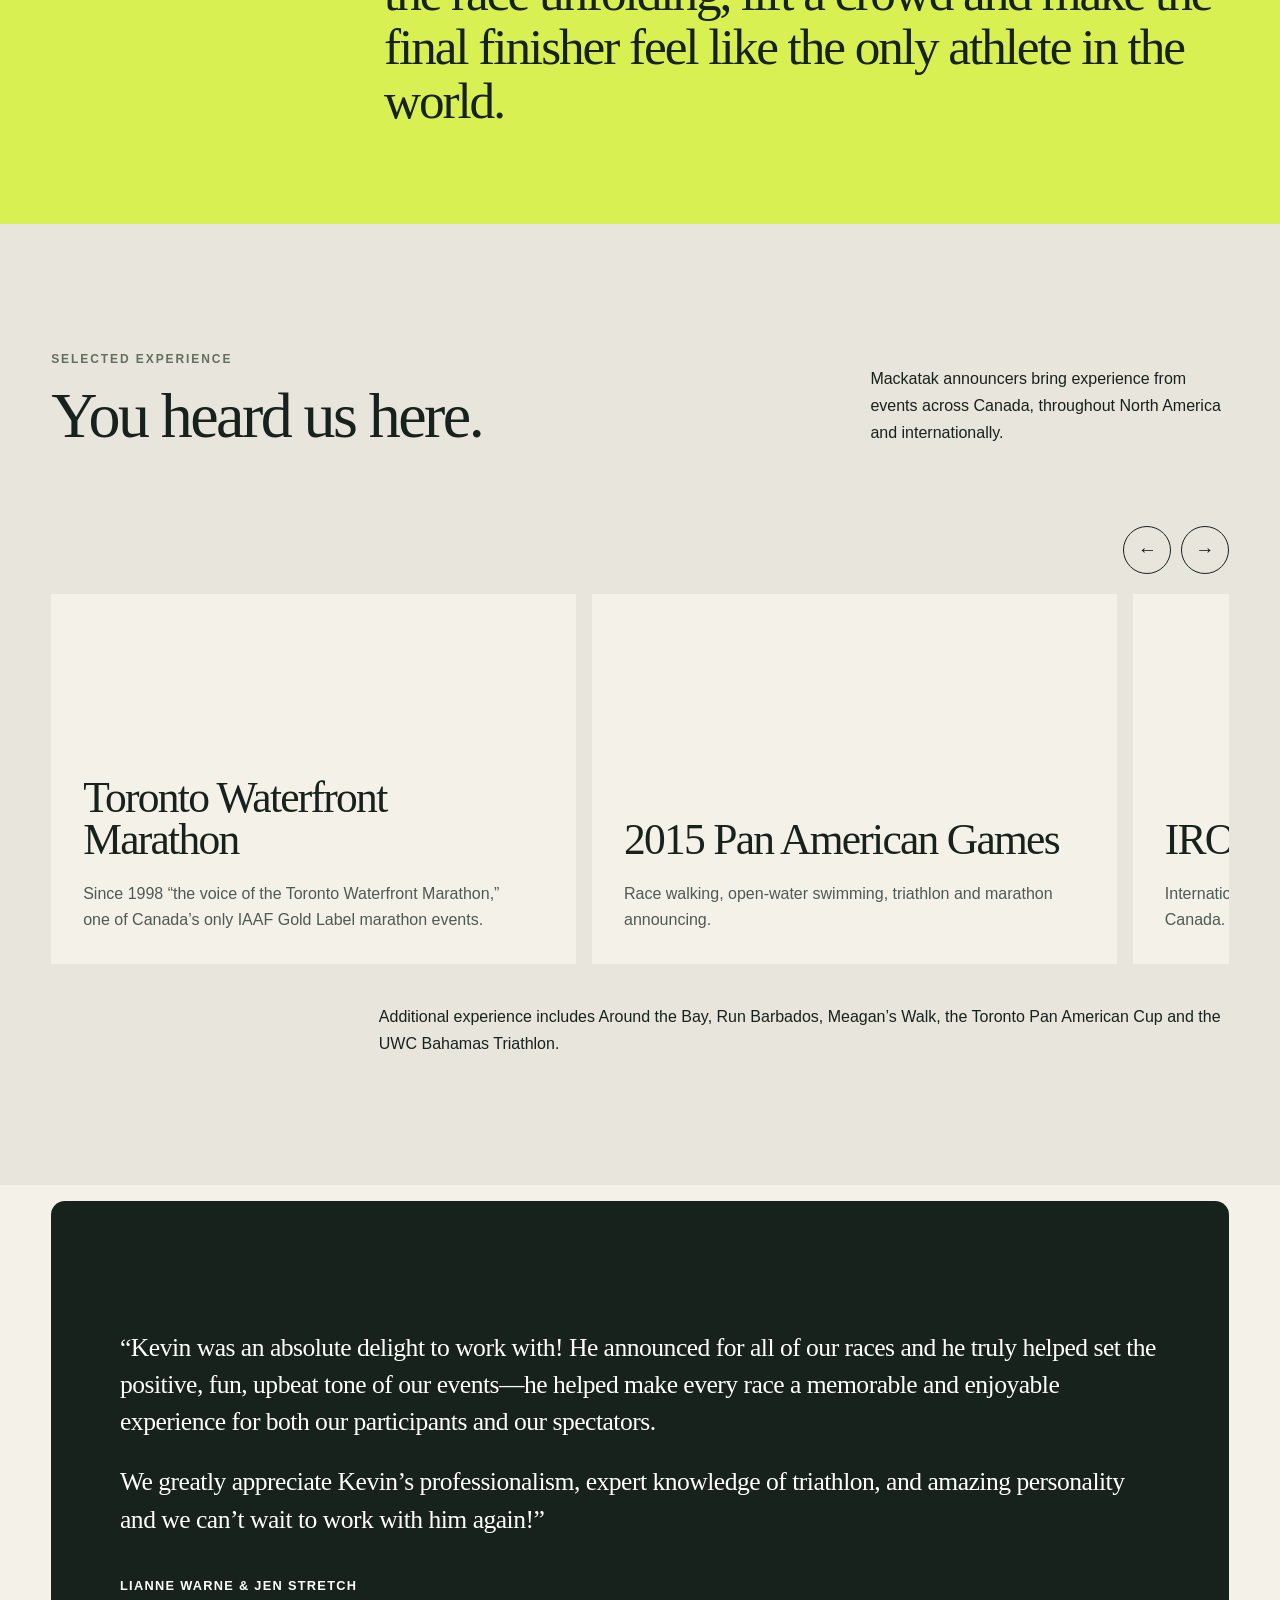
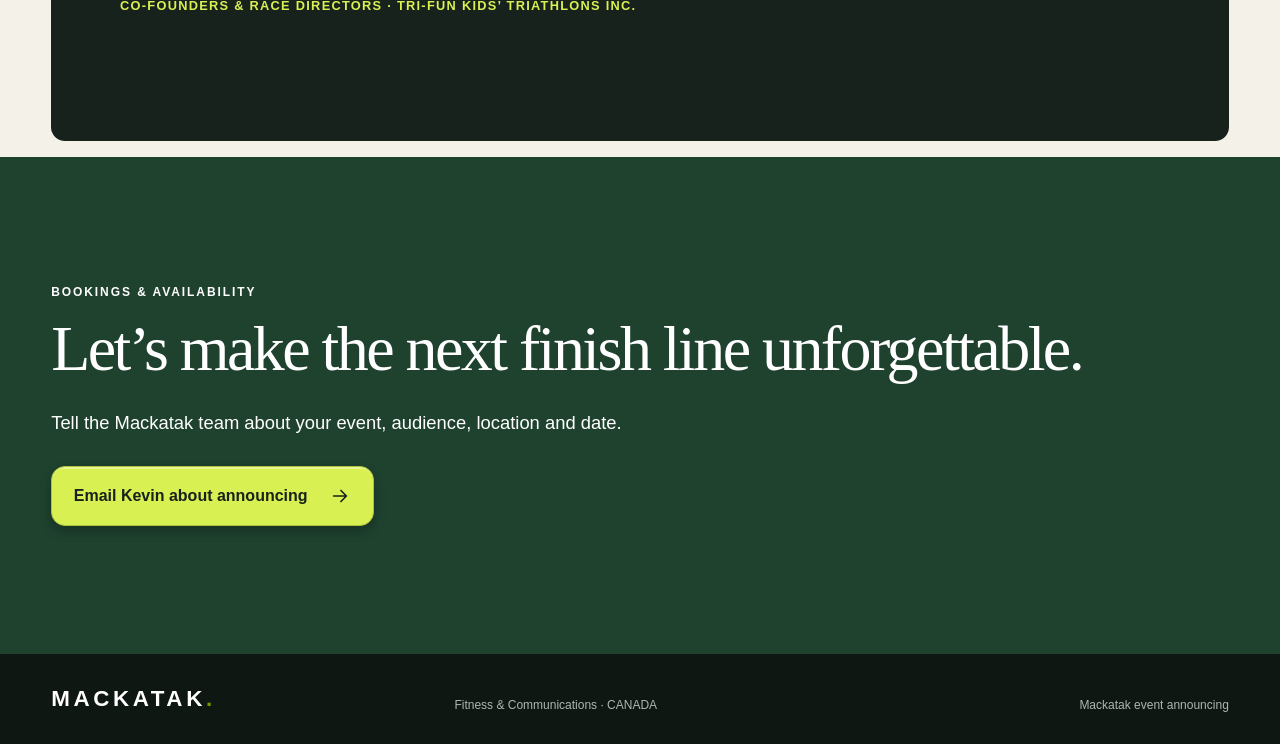
==== commit ac06fd5f: "Merge 8c70dd7ff47ce413f6e6e3a3628ff04031010d89 into 3fff48f5ce57a1a0cec96a46ff191a0c7edacdfb" ====
--- a/announcing.html
+++ b/announcing.html
@@ -3,58 +3,23 @@
 <head>
   <meta charset="utf-8">
   <meta name="viewport" content="width=device-width, initial-scale=1">
-  <title>Endurance Event Announcing | Mackatak</title>
-  <meta name="description" content="Informed, energetic endurance-sport announcing for races, finish lines and live events of every scale.">
-  <meta name="theme-color" content="#18221c">
-  <link rel="canonical" href="https://www.mackatak.net/announcing.html">
-  <link rel="icon" type="image/png" href="assets/favicon-64.png">
-  <meta property="og:type" content="website">
-  <meta property="og:site_name" content="Mackatak">
-  <meta property="og:title" content="Endurance Event Announcing | Mackatak">
-  <meta property="og:description" content="A voice that understands the sport, the audience and the moment.">
-  <meta property="og:url" content="https://www.mackatak.net/announcing.html">
-  <meta property="og:image" content="https://www.mackatak.net/assets/service-announcing-2000.jpg">
-  <meta name="twitter:card" content="summary_large_image">
-  <meta name="twitter:title" content="Endurance Event Announcing | Mackatak">
-  <meta name="twitter:description" content="A voice that understands the sport, the audience and the moment.">
-  <meta name="twitter:image" content="https://www.mackatak.net/assets/service-announcing-2000.jpg">
-  <link rel="stylesheet" href="styles.css?v=31">
-  <link rel="stylesheet" href="service-pages.css?v=7">
-  <link rel="stylesheet" href="announcing.css?v=5">
-  <script type="application/ld+json">
-  {
-    "@context": "https://schema.org",
-    "@graph": [
-      {
-        "@type": "Organization",
-        "@id": "https://www.mackatak.net/#organization",
-        "name": "Mackatak Fitness & Communications",
-        "url": "https://www.mackatak.net/"
-      },
-      {
-        "@type": "Service",
-        "@id": "https://www.mackatak.net/announcing.html#service",
-        "name": "Endurance Event Announcing",
-        "serviceType": "Live endurance-sport event announcing",
-        "provider": {"@id": "https://www.mackatak.net/#organization"},
-        "areaServed": {"@type": "Country", "name": "Canada"},
-        "url": "https://www.mackatak.net/announcing.html"
-      }
-    ]
-  }
-  </script>
+  <title>Event Announcing | Mackatak</title>
+  <meta name="description" content="A team of experienced endurance-sport announcers for races of every scale.">
+  <script>document.documentElement.classList.add('js')</script>
+  <link rel="stylesheet" href="styles.css?v=30">
+  <link rel="stylesheet" href="service-pages.css?v=4">
+  <link rel="stylesheet" href="announcing.css?v=4">
 </head>
 <body>
-  <a class="skip-link" href="#main-content">Skip to content</a>
-  <header class="site-header">
-    <div class="brand-lockup"><a class="wordmark" href="index.html" aria-label="Mackatak home">MACKATAK<span>.</span></a><span class="brand-descriptor">Fitness and Communications</span></div>
-    <nav class="desktop-nav" aria-label="Primary navigation"><a class="nav-cta" href="mailto:connect@mackatak.net?subject=Announcing%20inquiry" aria-label="Connect with Mackatak about event announcing" data-track="connect" data-context="announcing-header">Connect</a></nav>
-    <a class="mobile-contact" href="mailto:connect@mackatak.net?subject=Announcing%20inquiry" aria-label="Connect with Mackatak about event announcing" data-track="connect" data-context="announcing-mobile-header">Connect</a>
-  </header>
+  <main>
+    <header class="site-header">
+      <div class="brand-lockup"><a class="wordmark" href="index.html" aria-label="Mackatak home">MACKATAK<span>.</span></a><span class="brand-descriptor">Fitness and Communications</span></div>
+      <nav class="desktop-nav" aria-label="Primary navigation"><a class="nav-cta" href="mailto:kevin@mackatak.net?subject=Announcing%20inquiry">Contact</a></nav>
+      <a class="mobile-contact" href="mailto:kevin@mackatak.net?subject=Announcing%20inquiry">Contact</a>
+    </header>
 
-  <main id="main-content" tabindex="-1">
     <section class="hero service-hero service-hero--announcing" id="top">
-      <img src="assets/service-announcing-2000.jpg" srcset="assets/service-announcing-960.jpg 960w, assets/service-announcing-2000.jpg 2000w" sizes="100vw" width="2000" height="1114" fetchpriority="high" decoding="async" alt="A Mackatak announcer at the UWC Triathlon Bahamas">
+      <img src="assets/service-announcing.jpg" alt="Kevin Mackinnon announcing at the UWC Triathlon Bahamas">
       <div class="hero-shade"></div><div class="concept-label">Announcing</div>
       <div class="hero-content">
         <h1>The voice that brings the finish line to life.</h1>
@@ -69,20 +34,19 @@
       </div>
     </section>
 
-    <section class="announcing-intro section" id="approach">
+    <section class="announcing-intro section" id="approach" data-reveal="split">
       <div><p class="eyebrow dark">More than commentary</p><h2>Know the sport.<br>Read the moment.</h2></div>
-      <div class="announcing-intro-copy"><p class="large-copy">Our team combines an athlete’s instincts with decades of journalism, production and live-event experience.</p><p>We know when a crowd needs context, when an athlete deserves the spotlight and when the finish line simply needs room to breathe.</p></div>
+      <div class="announcing-intro-copy"><p class="large-copy">Our team combines an athlete’s instincts with decades of journalism, production and live-event experience.</p><p>We know when a crowd needs context, when an athlete deserves the spotlight and when the finish line simply needs room to breathe. Every assignment is matched with voices that understand the sport, the audience and the shape of the day.</p></div>
     </section>
 
-    <section class="announcing-manifesto"><p class="eyebrow dark">On the mic</p><p>The right voice can settle a start line, explain the race unfolding, lift a crowd and make the final finisher feel like the only athlete in the world.</p></section>
+    <section class="announcing-manifesto" data-reveal="focus"><p class="eyebrow dark">On the mic</p><p>The right voice can settle a start line, explain the race unfolding, lift a crowd and make the final finisher feel like the only athlete in the world.</p></section>
 
-    <section class="event-section section" id="experience">
-      <div class="event-heading"><div><p class="eyebrow dark">Selected experience</p><h2>You heard us here.</h2></div><p>Mackatak announcers bring experience from events across Canada, North America and internationally.</p></div>
+    <section class="event-section section" id="experience" data-reveal="sequence">
+      <div class="event-heading"><div><p class="eyebrow dark">Selected experience</p><h2>You heard us here.</h2></div><p>Mackatak announcers bring experience from events across Canada, throughout North America and internationally.</p></div>
       <div class="events-carousel">
         <div class="carousel-controls" aria-label="Event carousel controls"><button type="button" class="events-prev" aria-label="Show previous event">←</button><button type="button" class="events-next" aria-label="Show next event">→</button></div>
-        <p class="carousel-instruction" id="event-carousel-help">Use the arrow buttons or swipe to explore selected events.</p>
-        <div class="events-track" tabindex="0" role="region" aria-label="Selected event announcing experience" aria-describedby="event-carousel-help">
-          <article><h3>Toronto Waterfront Marathon</h3><p>Since 1998, a defining voice at one of Canada’s leading marathon events.</p></article>
+        <div class="events-track" tabindex="0">
+          <article><h3>Toronto Waterfront Marathon</h3><p>Since 1998 “the voice of the Toronto Waterfront Marathon,” one of Canada’s only IAAF Gold Label marathon events.</p></article>
           <article><h3>2015 Pan American Games</h3><p>Race walking, open-water swimming, triathlon and marathon announcing.</p></article>
           <article><h3>IRONMAN</h3><p>International race experience including Lanzarote and Canada.</p></article>
           <article><h3>Tri-FUN Kids’ Triathlons</h3><p>Positive, athlete-first energy for young racers and their families.</p></article>
@@ -90,18 +54,21 @@
           <article><h3>Subaru Triathlon Series</h3><p>Deep sport knowledge delivered with warmth and momentum.</p></article>
         </div>
       </div>
+      <p class="event-more">Additional experience includes Around the Bay, Run Barbados, Meagan’s Walk, the Toronto Pan American Cup and the UWC Bahamas Triathlon.</p>
     </section>
 
-    <figure class="service-testimonial section">
-      <blockquote><p>“Kevin was an absolute delight to work with! He announced for all of our races and he truly helped set the positive, fun, upbeat tone of our events—he helped make every race a memorable and enjoyable experience for both our participants and our spectators.”</p></blockquote>
+    <figure class="service-testimonial section" data-reveal="focus">
+      <blockquote>
+        <p>“Kevin was an absolute delight to work with! He announced for all of our races and he truly helped set the positive, fun, upbeat tone of our events—he helped make every race a memorable and enjoyable experience for both our participants and our spectators.</p>
+        <p>We greatly appreciate Kevin’s professionalism, expert knowledge of triathlon, and amazing personality and we can’t wait to work with him again!”</p>
+      </blockquote>
       <figcaption><strong>Lianne Warne &amp; Jen Stretch</strong><span>Co-founders &amp; Race Directors · Tri-FUN Kids’ Triathlons Inc.</span></figcaption>
     </figure>
 
-    <section class="booking-section section" id="inquiry"><p class="eyebrow">Bookings &amp; availability</p><h2>Make the next finish line unforgettable.</h2><p>Tell the Mackatak team about your event, audience, location and date.</p><a class="button button-light button-primary" href="mailto:connect@mackatak.net?subject=Announcing%20inquiry" aria-label="Connect with Mackatak about event announcing" data-track="connect" data-context="announcing-final"><span>Connect</span><svg viewBox="0 0 24 24" aria-hidden="true" focusable="false"><path d="M5 12h14M13 6l6 6-6 6"/></svg></a></section>
+    <section class="booking-section section" id="inquiry" data-reveal="split"><p class="eyebrow">Bookings &amp; availability</p><h2>Let’s make the next finish line unforgettable.</h2><p>Tell the Mackatak team about your event, audience, location and date.</p><a class="button button-light button-primary" href="mailto:kevin@mackatak.net?subject=Announcing%20inquiry"><span>Email Kevin about announcing</span><svg viewBox="0 0 24 24" aria-hidden="true" focusable="false"><path d="M5 12h14M13 6l6 6-6 6"/></svg></a></section>
+    <footer data-reveal="footer"><a class="wordmark inverse" href="index.html">MACKATAK<span>.</span></a><p>Fitness &amp; Communications · CANADA</p><p>Mackatak event announcing</p></footer>
   </main>
-
-  <footer><a class="wordmark inverse" href="index.html" aria-label="Mackatak home">MACKATAK<span>.</span></a><p>Fitness &amp; Communications · Canada</p><a class="footer-connect" href="mailto:connect@mackatak.net?subject=Announcing%20inquiry" aria-label="Connect with Mackatak about event announcing" data-track="connect" data-context="announcing-footer">Connect</a></footer>
-  <script src="carousel.js?v=15"></script>
-  <script src="announcing.js?v=2"></script>
+  <script src="carousel.js?v=13"></script>
+  <script src="announcing.js?v=1"></script>
 </body>
 </html>
--- a/styles.css
+++ b/styles.css
@@ -10,15 +10,12 @@
 }
 
 * { box-sizing: border-box; }
-html { scroll-behavior: smooth; }
+html { overflow-x: clip; scroll-behavior: smooth; }
 body { margin: 0; background: var(--paper); color: var(--ink); font-family: Arial, Helvetica, sans-serif; -webkit-font-smoothing: antialiased; }
 a { color: inherit; text-decoration: none; }
 button { font: inherit; }
 img { display: block; max-width: 100%; }
-a:focus-visible, button:focus-visible, summary:focus-visible { outline: 3px solid #627600; outline-offset: 3px; }
-main:focus { outline: none; }
-.skip-link { position: fixed; top: .75rem; left: .75rem; z-index: 100; padding: .75rem 1rem; border-radius: var(--control-radius); background: var(--lime); color: var(--ink); font-weight: 800; transform: translateY(-160%); transition: transform .2s ease; }
-.skip-link:focus { transform: translateY(0); }
+a:focus-visible, button:focus-visible { outline: 3px solid #627600; outline-offset: 3px; }
 
 .site-header {
   height: 82px;
@@ -48,11 +45,12 @@
 
 .hero { min-height: calc(100vh - 82px); min-height: calc(100svh - 82px); position: relative; color: white; display: flex; align-items: flex-end; overflow: hidden; }
 .hero > img, .hero-shade { position: absolute; inset: 0; width: 100%; height: 100%; object-fit: cover; }
-.hero > img { object-position: center 46%; }
+.hero > img { object-position: center 46%; transform: scale(1.045); transition: transform 1.8s cubic-bezier(.2,.75,.2,1); }
+.is-ready .hero > img { transform: scale(1); }
 .hero-shade { background: linear-gradient(90deg, rgba(10,17,13,.84) 0%, rgba(10,17,13,.52) 58%, rgba(10,17,13,.16) 100%); }
 .concept-label { position: absolute; top: 1.5rem; right: 4vw; z-index: 2; font-size: .68rem; text-transform: uppercase; letter-spacing: .14em; border: 1px solid rgba(255,255,255,.42); padding: .58rem .78rem; opacity: .82; }
 .hero-content { position: relative; z-index: 2; width: min(1180px, 92vw); margin: 0 4vw 8vh; }
-.hero h1 { font-family: Georgia, 'Times New Roman', serif; font-weight: 400; font-size: clamp(3.2rem, 7vw, 6rem); line-height: .92; letter-spacing: -.04em; max-width: 980px; margin: 0; overflow-wrap: anywhere; text-wrap: balance; }
+.hero h1 { font-family: Georgia, 'Times New Roman', serif; font-weight: 400; font-size: clamp(3.2rem, 7vw, 6rem); line-height: .92; letter-spacing: -.04em; max-width: 980px; margin: 0; text-wrap: balance; }
 .hero-copy { max-width: 680px; margin: 1.6rem 0 0; font-size: clamp(1.05rem, 1.6vw, 1.35rem); line-height: 1.55; }
 .hero-service-links { display: grid; grid-template-columns: repeat(5, max-content); gap: .7rem; margin-top: 2.3rem; }
 .button { position: relative; display: inline-flex; min-height: 52px; align-items: center; justify-content: center; overflow: hidden; border: 1px solid transparent; border-radius: var(--control-radius); padding: 1rem 1.3rem; font-weight: 600; transition: background-color .2s ease, border-color .2s ease, box-shadow .2s ease, color .2s ease, transform .2s ease; }
@@ -90,8 +88,37 @@
 
 footer { background: #0f1712; color: white; padding: 2rem 4vw; display: grid; grid-template-columns: 1fr 1fr 1fr; align-items: end; gap: 2rem; }
 footer p { margin: 0; font-size: .75rem; color: #aeb6b0; }
-.footer-connect { justify-self: end; border-bottom: 1px solid currentColor; padding-bottom: .2rem; font-size: .8rem; font-weight: 800; }
-.error-hero { min-height: calc(100svh - 82px); background: var(--ink); }
+footer p:last-child { text-align: right; }
+
+.js [data-reveal] { visibility: hidden; }
+.js [data-reveal].is-visible { visibility: visible; }
+.js .hero-content > *, .js .concept-label { opacity: 0; }
+.is-ready .hero-content > *, .is-ready .concept-label { opacity: 1; }
+.js .hero-content > * { transform: translateY(26px); transition: opacity .75s ease, transform .9s cubic-bezier(.2,.75,.2,1); }
+.is-ready .hero-content > * { transform: translateY(0); }
+.hero-content > :nth-child(1) { transition-delay: .12s; }
+.hero-content > :nth-child(2) { transition-delay: .28s; }
+.hero-content > :nth-child(3) { transition-delay: .4s; }
+.concept-label { transition: opacity .8s ease .5s; }
+.js [data-reveal="split"] > * { opacity: 0; transition: opacity .8s ease, transform 1s cubic-bezier(.2,.75,.2,1); }
+.js [data-reveal="split"] > :first-child { transform: translateX(-52px); }
+.js [data-reveal="split"] > :last-child { transform: translateX(52px); transition-delay: .12s; }
+.js [data-reveal="split"].is-visible > * { opacity: 1; transform: translateX(0); }
+.js [data-reveal="focus"] > * { opacity: 0; transform: scale(.97); transition: opacity .8s ease, transform 1s cubic-bezier(.2,.75,.2,1); }
+.js [data-reveal="focus"].is-visible > * { opacity: 1; transform: scale(1); }
+.js [data-reveal="focus"].is-visible > :nth-child(2) { transition-delay: .12s; }
+.js [data-reveal="sequence"] > * { opacity: 0; transform: translateY(28px); transition: opacity .65s ease, transform .85s cubic-bezier(.2,.75,.2,1); }
+.js [data-reveal="sequence"].is-visible > * { opacity: 1; transform: translateY(0); }
+.js [data-reveal="sequence"].is-visible > :nth-child(2) { transition-delay: .12s; }
+.js [data-reveal="sequence"].is-visible > :nth-child(3) { transition-delay: .24s; }
+.js [data-reveal="portrait"] .about-mark { opacity: 0; transform: rotate(-9deg) scale(.72); clip-path: circle(12% at 50% 50%); transition: opacity .6s ease, transform 1.05s cubic-bezier(.2,.8,.2,1), clip-path 1.05s cubic-bezier(.2,.8,.2,1); }
+.js [data-reveal="portrait"] .about-copy { opacity: 0; transform: translateX(58px); transition: opacity .75s ease .16s, transform .95s cubic-bezier(.2,.75,.2,1) .16s; }
+.js [data-reveal="portrait"].is-visible .about-mark { opacity: 1; transform: rotate(0) scale(1); clip-path: circle(50% at 50% 50%); }
+.js [data-reveal="portrait"].is-visible .about-copy { opacity: 1; transform: translateX(0); }
+.js [data-reveal="footer"] > * { opacity: 0; transform: translateY(12px); transition: opacity .55s ease, transform .65s ease; }
+.js [data-reveal="footer"].is-visible > * { opacity: 1; transform: translateY(0); }
+.js [data-reveal="footer"].is-visible > :nth-child(2) { transition-delay: .08s; }
+.js [data-reveal="footer"].is-visible > :nth-child(3) { transition-delay: .16s; }
 
 @media (max-width: 1100px) {
   .hero-service-links { grid-template-columns: repeat(3, max-content); }
@@ -107,7 +134,7 @@
   .intro, .about { grid-template-columns: 1fr; gap: 3rem; }
   .about-mark { width: min(68vw, 430px); }
   footer { grid-template-columns: 1fr; }
-  .footer-connect { justify-self: start; }
+  footer p:last-child { text-align: left; }
 }
 
 @media (max-width: 620px) {
@@ -142,7 +169,7 @@
   .hero-shade { background: linear-gradient(0deg, rgba(10,17,13,.94) 0%, rgba(10,17,13,.42) 78%, rgba(10,17,13,.12) 100%); }
   .hero > img { object-position: 58% center; }
   .hero-content { width: 90vw; margin-bottom: 2.5rem; }
-  .hero h1 { font-size: clamp(2.35rem, 12vw, 4.25rem); line-height: .94; }
+  .hero h1 { font-size: clamp(2.85rem, 13vw, 4.25rem); line-height: .94; }
   .hero-service-links { margin-top: 1.5rem; }
   .button-primary { width: 100%; }
   .section { padding: 4.75rem 5vw; }
@@ -152,6 +179,8 @@
   .about-facts { grid-template-columns: 1fr; gap: .8rem; }
   .about-mark { width: min(62vw, 260px); }
   footer { padding: 2.5rem 5vw; gap: 1rem; }
+  .js [data-reveal="split"] > :first-child, .js [data-reveal="split"] > :last-child { transform: translateY(28px); }
+  .js [data-reveal="portrait"] .about-copy { transform: translateY(34px); }
 }
 
 @media (max-width: 680px) {
@@ -161,4 +190,5 @@
 @media (prefers-reduced-motion: reduce) {
   html { scroll-behavior: auto; }
   *, *::before, *::after { animation-duration: .01ms !important; animation-iteration-count: 1 !important; scroll-behavior: auto !important; transition-duration: .01ms !important; }
+  .js [data-reveal], .js [data-reveal] * { visibility: visible; opacity: 1; transform: none; clip-path: none; }
 }
--- a/service-pages.css
+++ b/service-pages.css
@@ -3,24 +3,6 @@
 .service-hero--announcing > img { object-position: 33% center; }
 .service-hero--journalism > img { object-position: center 38%; }
 .service-hero--communications > img { object-position: center 42%; }
-
-.service-overview, .gallery-intro, .service-faq { display: grid; grid-template-columns: minmax(0, 1fr) minmax(0, 1fr); gap: 8vw; align-items: start; }
-.section-heading { max-width: 720px; }
-.section-heading > p:last-child { margin: 2rem 0 0; font-size: 1.12rem; line-height: 1.7; }
-.section-heading.compact h2 { max-width: 620px; }
-.service-points { border-top: 1px solid var(--line); }
-.service-points article { display: grid; grid-template-columns: 3rem 1fr; gap: .25rem 1rem; padding: 1.4rem 0; border-bottom: 1px solid var(--line); }
-.service-points h3 { margin: 0; font-family: Georgia, 'Times New Roman', serif; font-size: 1.65rem; font-weight: 400; }
-.service-points p { grid-column: 2; margin: 0; line-height: 1.6; color: #4e5a52; }
-.service-points .service-point-number { grid-column: 1; grid-row: 1 / span 2; color: #64705f; font-size: .7rem; font-weight: 800; letter-spacing: .1em; }
-.gallery-intro { border-bottom: 1px solid var(--line); }
-.faq-list, .intro > div:last-child:has(details) { border-top: 1px solid var(--line); }
-.faq-list details, .intro details { border-bottom: 1px solid var(--line); }
-.faq-list summary, .intro summary { position: relative; padding: 1.4rem 2.5rem 1.4rem 0; cursor: pointer; font-family: Georgia, 'Times New Roman', serif; font-size: 1.35rem; line-height: 1.25; list-style: none; }
-.faq-list summary::-webkit-details-marker, .intro summary::-webkit-details-marker { display: none; }
-.faq-list summary::after, .intro summary::after { content: '+'; position: absolute; top: 1.25rem; right: .15rem; font-family: Arial, Helvetica, sans-serif; font-size: 1.4rem; }
-.faq-list details[open] summary::after, .intro details[open] summary::after { content: '−'; }
-.faq-list details p, .intro details p { max-width: 650px; margin: -.25rem 2.5rem 1.5rem 0; line-height: 1.65; color: #4e5a52; }
 
 .service-testimonial { margin: 1rem 4vw; border-radius: 14px; background: var(--ink); color: white; overflow: hidden; }
 .service-testimonial blockquote { max-width: 1040px; margin: 0 auto; font-family: Georgia, 'Times New Roman', serif; font-size: clamp(1.2rem, 2vw, 1.8rem); line-height: 1.45; letter-spacing: -.02em; }
@@ -34,28 +16,21 @@
 .service-contact p { max-width: 680px; margin: 2rem 0; font-size: 1.15rem; line-height: 1.65; }
 
 .photography-gallery { background: #e8e5dc; }
-.gallery-heading { max-width: 1180px; margin: 5rem auto 3rem; }
-.gallery-heading h2 { max-width: 900px; }
-.photo-carousel { max-width: 1180px; margin: 0 auto; }
+.gallery-heading { max-width: 900px; margin: 0 auto 3rem; }
+.gallery-heading h2 { max-width: 760px; }
+.photo-carousel { max-width: 900px; margin: 0 auto; }
 .photo-viewport { display: grid; gap: 1rem; }
 .photo-slide { position: relative; margin: 0; overflow: hidden; background: #d9d6ce; }
-.photo-slide-link { display: block; color: inherit; }
 .photo-slide img { width: 100%; aspect-ratio: 3 / 2; object-fit: cover; }
 .photo-slide figcaption { display: flex; justify-content: space-between; gap: 2rem; padding: 1rem 0 0; font-size: .75rem; font-weight: 800; letter-spacing: .1em; text-transform: uppercase; }
-.photo-caption-title { display: flex; flex-direction: column; gap: .5rem; }
-.photo-caption-title small { color: var(--lime); font-size: .68rem; font-weight: 800; letter-spacing: .13em; text-transform: uppercase; }
 .photo-controls { display: none; }
 
 .js .photo-viewport { display: grid; gap: 0; aspect-ratio: 3 / 2; overflow: hidden; }
 .js .photo-slide { grid-area: 1 / 1; opacity: 0; transform: translateX(4%); pointer-events: none; transition: opacity .55s ease, transform .55s ease; }
 .js .photo-slide.is-active { opacity: 1; transform: translateX(0); pointer-events: auto; }
-.js .photo-slide-link { height: 100%; }
 .js .photo-slide img { height: 100%; }
 .js .photo-slide figcaption { position: absolute; inset: auto 0 0; align-items: end; padding: 5rem 1.5rem 1.5rem; color: white; background: linear-gradient(0deg, rgba(10,17,13,.82), transparent); }
-.js .photo-caption-title strong { font-family: Georgia, 'Times New Roman', serif; font-size: clamp(1.8rem, 3vw, 2.8rem); font-weight: 400; line-height: 1; letter-spacing: -.03em; text-transform: none; }
-.photo-caption-action { transition: color .2s ease, transform .2s ease; }
-.photo-slide-link:hover .photo-caption-action { color: var(--lime); transform: translate(3px, -3px); }
-.photo-slide-link:focus-visible { outline: 4px solid var(--lime); outline-offset: -5px; }
+.js .photo-slide figcaption strong { font-family: Georgia, 'Times New Roman', serif; font-size: 2rem; font-weight: 400; letter-spacing: -.02em; }
 .js .photo-controls { display: flex; align-items: center; justify-content: flex-end; gap: .85rem; margin-top: 1rem; }
 .photo-controls > p { margin: 0 .4rem 0 0; min-width: 58px; font-size: .75rem; font-weight: 800; letter-spacing: .1em; }
 .photo-arrow { width: 44px; height: 44px; border: 1px solid var(--line); border-radius: 50%; background: transparent; color: var(--ink); font-size: 1.15rem; cursor: pointer; transition: background .2s ease, border-color .2s ease; }
@@ -65,22 +40,11 @@
 .photo-dots button::after { content: ''; position: absolute; top: 50%; left: 50%; width: 9px; height: 9px; border-radius: 50%; background: rgba(24,34,28,.28); transform: translate(-50%, -50%); }
 .photo-dots button.is-active::after { width: 24px; border-radius: 8px; background: var(--ink); }
 
-.portfolio-archive-cta { position: relative; max-width: 1180px; margin: 0 auto; display: block; overflow: hidden; border-radius: 14px; background: var(--ink); color: white; box-shadow: 0 14px 34px rgba(10,17,13,.18); }
-.portfolio-archive-cta > img { width: 100%; aspect-ratio: 16 / 7; object-fit: cover; object-position: center 48%; filter: saturate(.92) contrast(1.04); transition: filter .4s ease, transform .7s cubic-bezier(.2,.75,.2,1); }
-.portfolio-archive-copy { position: absolute; inset: auto 0 0; display: flex; align-items: end; justify-content: space-between; gap: 2rem; padding: 5rem 1.75rem 1.6rem; background: linear-gradient(0deg, rgba(10,17,13,.92), rgba(10,17,13,.58) 45%, transparent); }
-.portfolio-archive-copy strong { font-family: Georgia, 'Times New Roman', serif; font-size: clamp(2rem, 4vw, 3.6rem); font-weight: 400; line-height: .95; letter-spacing: -.035em; }
-.portfolio-archive-copy > span { color: var(--lime); font-size: .78rem; font-weight: 800; letter-spacing: .08em; text-transform: uppercase; transition: transform .25s ease; }
-.portfolio-archive-cta:hover > img { filter: saturate(1) contrast(1.02); transform: scale(1.025); }
-.portfolio-archive-cta:hover .portfolio-archive-copy > span { transform: translate(3px, -3px); }
-.portfolio-archive-cta:focus-visible { outline: 4px solid var(--lime); outline-offset: 4px; }
-
 @media (max-width: 860px) {
   .service-hero--photography > img { object-position: center; }
   .service-hero--announcing > img { object-position: 33% center; }
   .service-hero--journalism > img { object-position: 48% center; }
   .service-hero--communications > img { object-position: 46% center; }
-  .portfolio-archive-cta > img { aspect-ratio: 4 / 3; }
-  .service-overview, .gallery-intro, .service-faq { grid-template-columns: 1fr; gap: 3rem; }
 }
 
 @media (max-width: 520px) {
@@ -89,11 +53,9 @@
   .service-testimonial figcaption { line-height: 1.5; }
   .gallery-heading { margin-bottom: 2rem; }
   .js .photo-slide figcaption { padding: 4rem 1rem 1rem; }
-  .js .photo-slide figcaption { align-items: flex-start; flex-direction: column; gap: .75rem; }
-  .js .photo-caption-title strong { font-size: 1.65rem; }
+  .js .photo-slide figcaption strong { font-size: 1.4rem; }
   .js .photo-controls { justify-content: center; gap: .6rem; }
   .photo-dots { display: none; }
-  .portfolio-archive-copy { align-items: flex-start; flex-direction: column; gap: 1rem; padding: 4rem 1.25rem 1.25rem; }
 }
 
 @media (prefers-reduced-motion: reduce) {
--- a/announcing.css
+++ b/announcing.css
@@ -8,7 +8,6 @@
 .carousel-controls { display: flex; justify-content: flex-end; gap: .6rem; margin-bottom: 1.25rem; }
 .carousel-controls button { width: 48px; height: 48px; border: 1px solid var(--ink); border-radius: 50%; background: transparent; color: var(--ink); font-size: 1.2rem; cursor: pointer; }
 .carousel-controls button:hover { background: var(--ink); color: white; }
-.carousel-instruction { margin: -3.65rem 8rem 1.8rem 0; color: #5e6961; font-size: .82rem; line-height: 1.5; }
 .events-track { display: flex; gap: 1rem; overflow-x: auto; scroll-snap-type: x mandatory; scrollbar-width: none; padding-bottom: .5rem; }
 .events-track:focus-visible { outline: 3px solid #627600; outline-offset: 4px; }
 .events-track::-webkit-scrollbar { display: none; }
@@ -25,8 +24,7 @@
   .events-track article { flex-basis: min(74vw,520px); }
 }
 @media (max-width:520px) {
-  .carousel-controls { justify-content: flex-start; margin-bottom: .75rem; }
-  .carousel-instruction { margin: 0 0 1.25rem; }
+  .carousel-controls { display: none; }
   .events-track { margin-right: -5vw; padding-right: 5vw; }
   .events-track article { flex-basis: 84vw; min-height: 340px; }
 }
